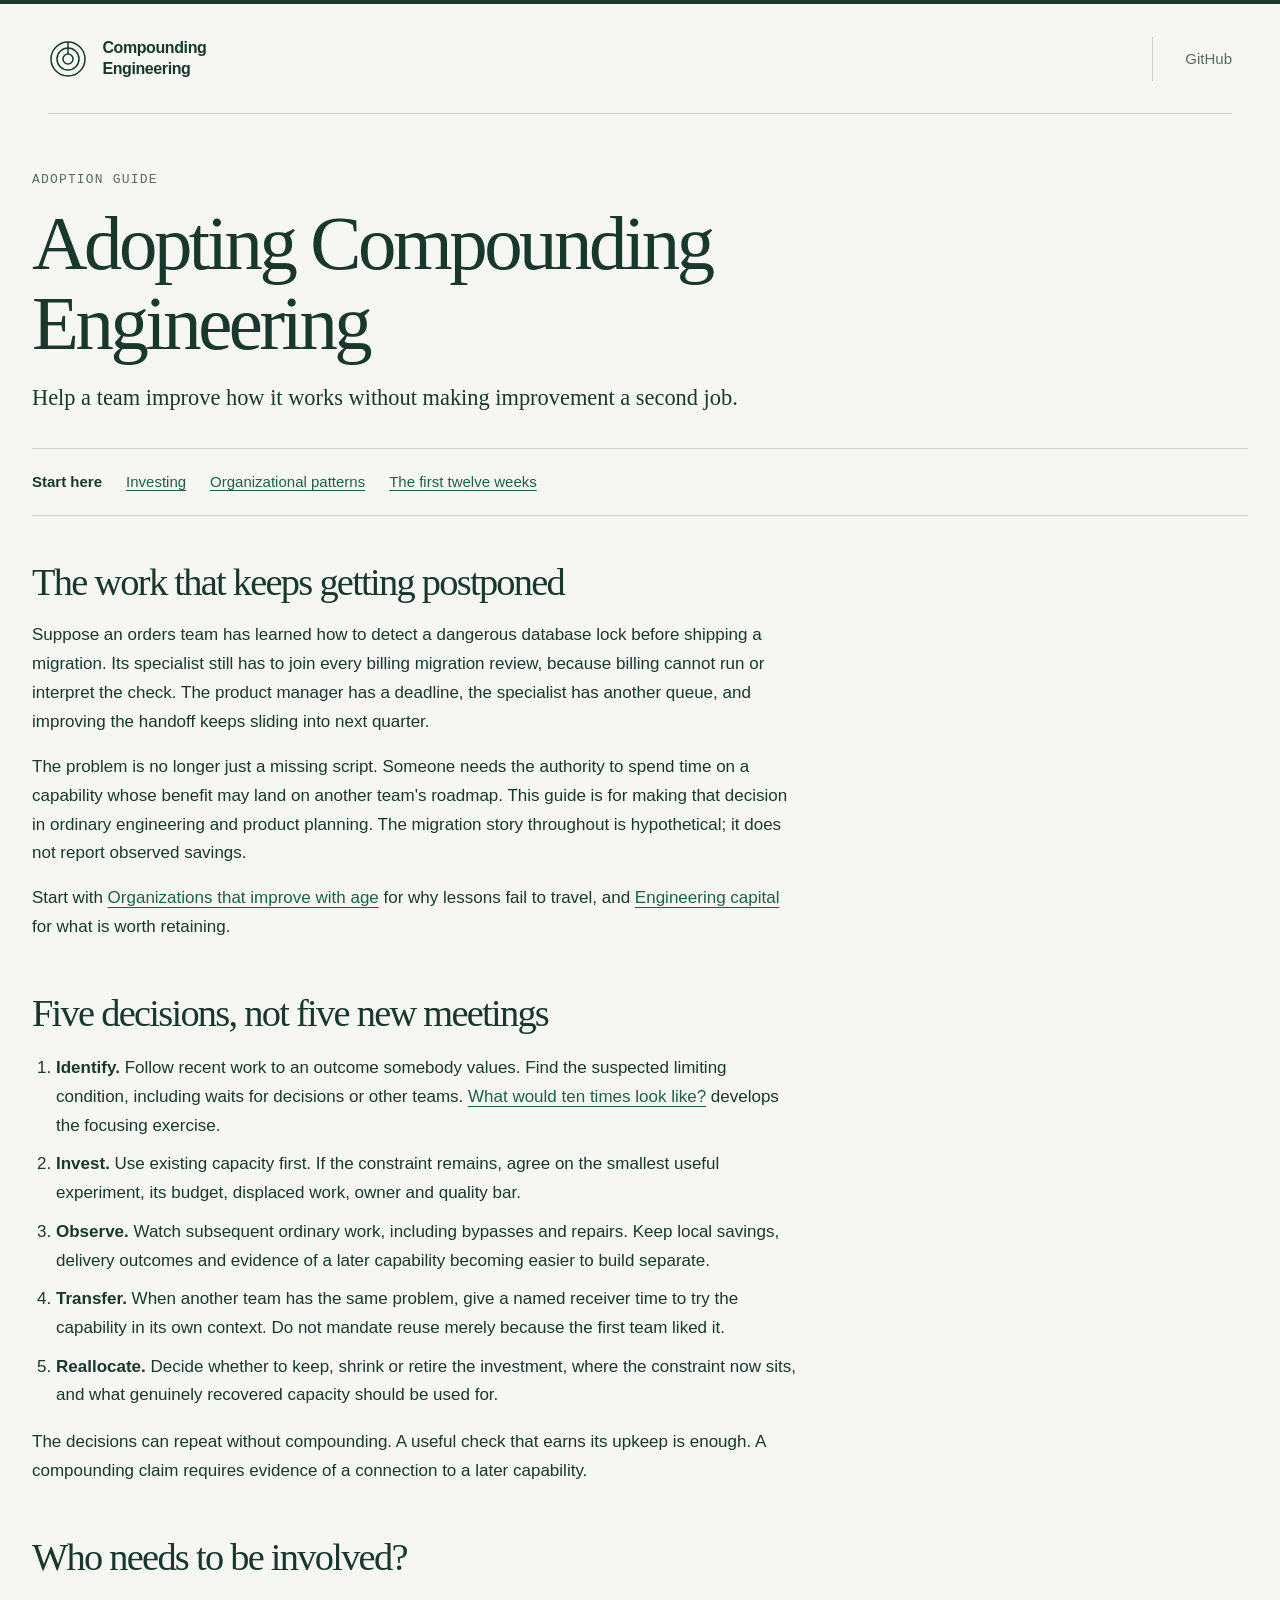
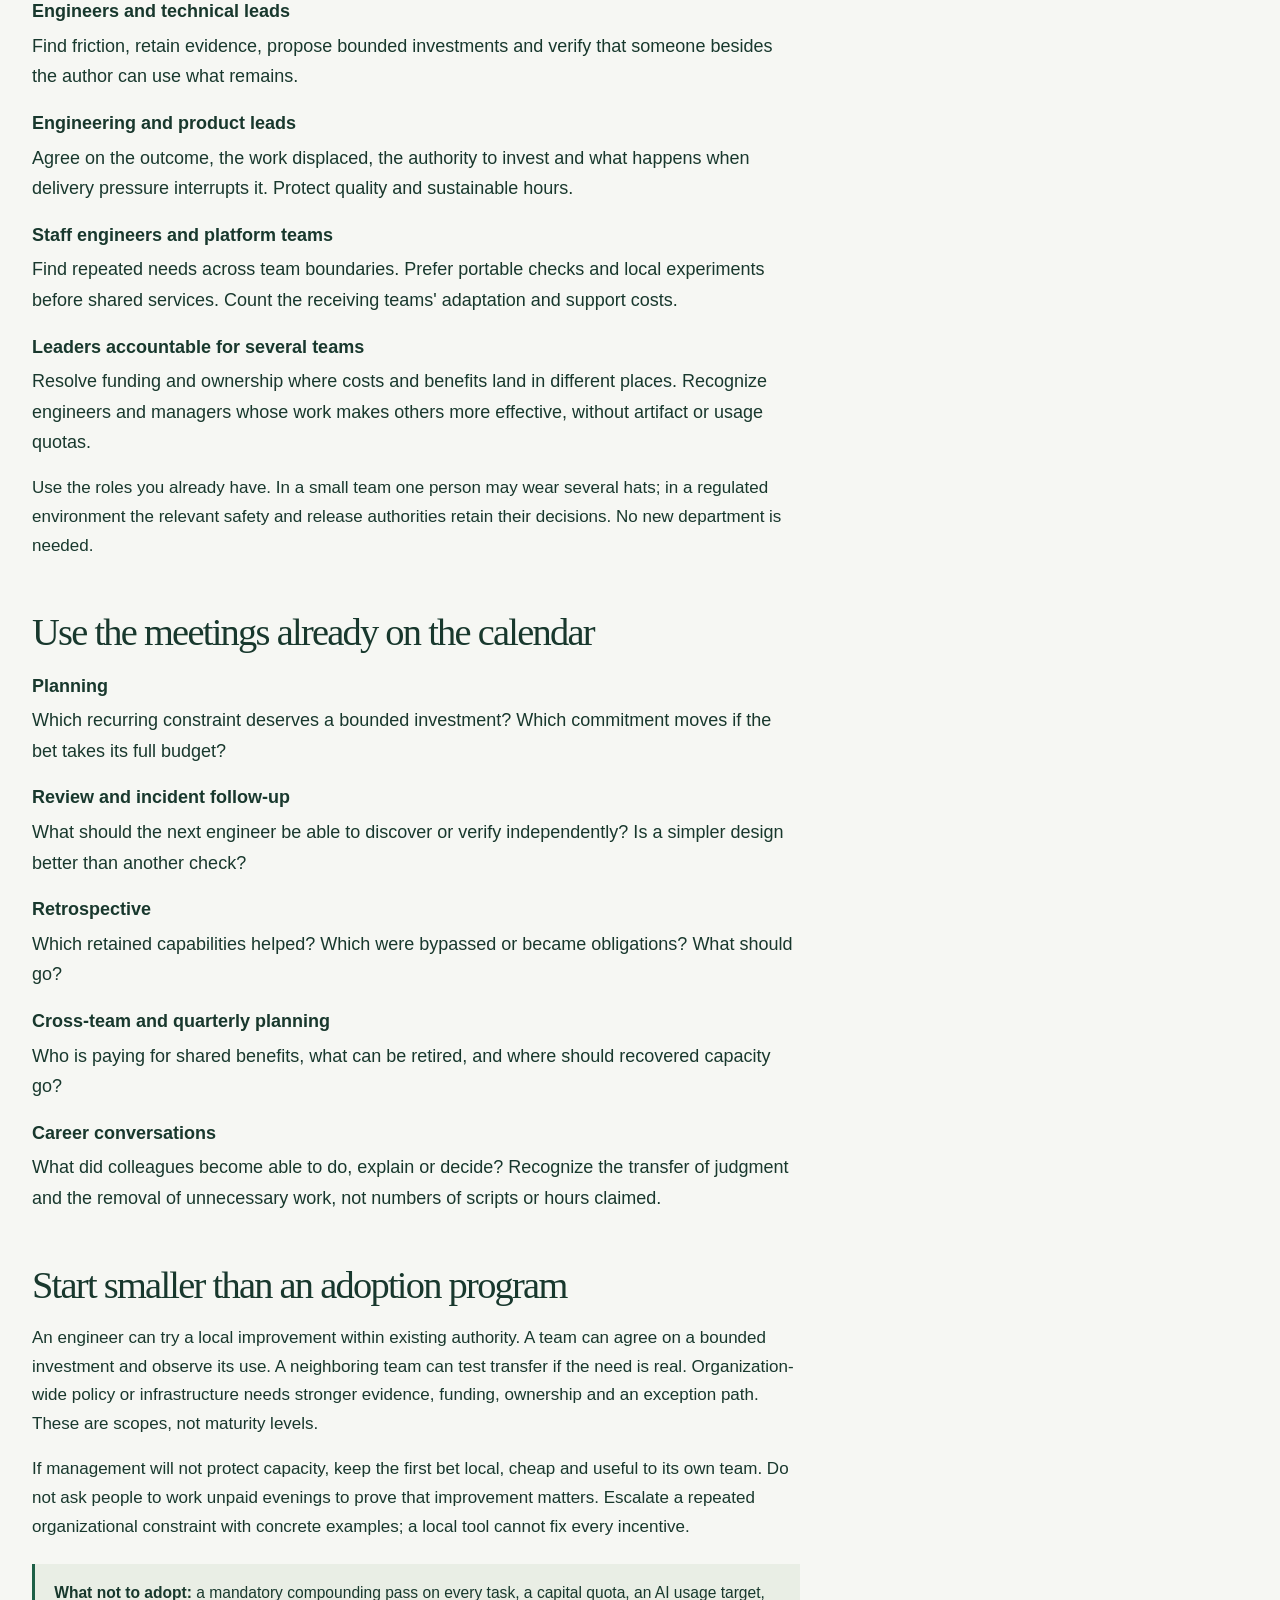
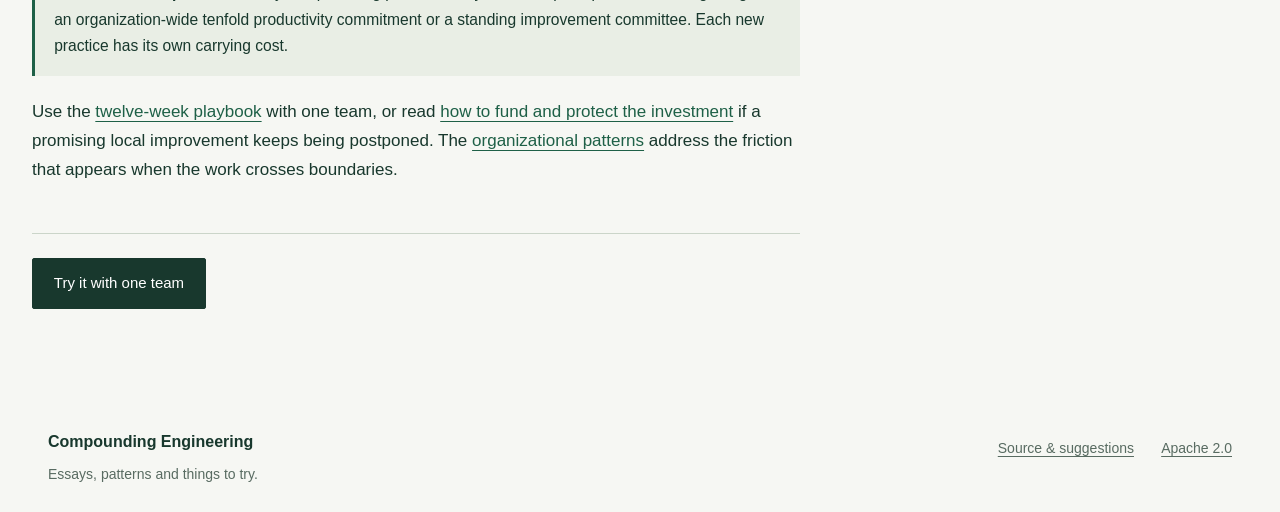
==== adoption/index.html @ 3f53e5e6 "Add adoption/index.html" ====
<!doctype html>
<html lang="en">
<head>
  <meta charset="utf-8">
  <meta name="viewport" content="width=device-width, initial-scale=1">
  <meta name="theme-color" content="#18382d">
  <title>Adopting Compounding Engineering — Compounding Engineering</title>
  <meta name="description" content="Help a team improve how it works without making improvement a second job.">
  <link rel="canonical" href="https://grove.github.io/compounding-engineering/adoption/">
  <link rel="icon" type="image/svg+xml" href="../assets/favicon.svg">
  <link rel="stylesheet" href="../assets/styles.css">
  <link rel="stylesheet" href="../assets/adoption.css">
</head>
<body>
  <a class="skip-link" href="#main">Skip to content</a>
  <header class="masthead">
    <div class="shell header-inner">
      <a class="brand" href="../" aria-label="Compounding Engineering home"><svg class="brand-mark" viewBox="0 0 40 40" width="40" height="40" aria-hidden="true"><circle cx="20" cy="20" r="17"/><circle cx="20" cy="20" r="11"/><circle cx="20" cy="20" r="5"/><path d="M20 3v12"/></svg><span>Compounding<br>Engineering</span></a>
      <a class="header-source" href="https://github.com/grove/compounding-engineering">GitHub</a>
    </div>
  </header>
  <main id="main" class="adoption-page" tabindex="-1">
    <header><p class="eyebrow">Adoption guide</p><h1>Adopting Compounding Engineering</h1><p class="intro">Help a team improve how it works without making improvement a second job.</p></header>
    <nav class="adoption-nav" aria-label="Adoption guide">
      <a href="index.html" aria-current="page">Start here</a>
      <a href="investing.html">Investing</a>
      <a href="patterns.html">Organizational patterns</a>
      <a href="first-twelve-weeks.html">The first twelve weeks</a>
    </nav>
    <article class="adoption-body">
      <section>
        <h2>The work that keeps getting postponed</h2>
        <p>Suppose an orders team has learned how to detect a dangerous database lock before shipping a migration. Its specialist still has to join every billing migration review, because billing cannot run or interpret the check. The product manager has a deadline, the specialist has another queue, and improving the handoff keeps sliding into next quarter.</p>
        <p>The problem is no longer just a missing script. Someone needs the authority to spend time on a capability whose benefit may land on another team's roadmap. This guide is for making that decision in ordinary engineering and product planning. The migration story throughout is hypothetical; it does not report observed savings.</p>
        <p>Start with <a href="https://grove.github.io/engineering-that-compounds/essays/organizations-that-improve-with-age.html">Organizations that improve with age</a> for why lessons fail to travel, and <a href="https://grove.github.io/engineering-that-compounds/essays/engineering-capital.html">Engineering capital</a> for what is worth retaining.</p>
      </section>
      <section>
        <h2>Five decisions, not five new meetings</h2>
        <ol>
          <li><strong>Identify.</strong> Follow recent work to an outcome somebody values. Find the suspected limiting condition, including waits for decisions or other teams. <a href="https://grove.github.io/engineering-that-compounds/essays/what-would-ten-times-look-like.html">What would ten times look like?</a> develops the focusing exercise.</li>
          <li><strong>Invest.</strong> Use existing capacity first. If the constraint remains, agree on the smallest useful experiment, its budget, displaced work, owner and quality bar.</li>
          <li><strong>Observe.</strong> Watch subsequent ordinary work, including bypasses and repairs. Keep local savings, delivery outcomes and evidence of a later capability becoming easier to build separate.</li>
          <li><strong>Transfer.</strong> When another team has the same problem, give a named receiver time to try the capability in its own context. Do not mandate reuse merely because the first team liked it.</li>
          <li><strong>Reallocate.</strong> Decide whether to keep, shrink or retire the investment, where the constraint now sits, and what genuinely recovered capacity should be used for.</li>
        </ol>
        <p>The decisions can repeat without compounding. A useful check that earns its upkeep is enough. A compounding claim requires evidence of a connection to a later capability.</p>
      </section>
      <section>
        <h2>Who needs to be involved?</h2>
        <dl>
          <dt>Engineers and technical leads</dt><dd>Find friction, retain evidence, propose bounded investments and verify that someone besides the author can use what remains.</dd>
          <dt>Engineering and product leads</dt><dd>Agree on the outcome, the work displaced, the authority to invest and what happens when delivery pressure interrupts it. Protect quality and sustainable hours.</dd>
          <dt>Staff engineers and platform teams</dt><dd>Find repeated needs across team boundaries. Prefer portable checks and local experiments before shared services. Count the receiving teams' adaptation and support costs.</dd>
          <dt>Leaders accountable for several teams</dt><dd>Resolve funding and ownership where costs and benefits land in different places. Recognize engineers and managers whose work makes others more effective, without artifact or usage quotas.</dd>
        </dl>
        <p>Use the roles you already have. In a small team one person may wear several hats; in a regulated environment the relevant safety and release authorities retain their decisions. No new department is needed.</p>
      </section>
      <section>
        <h2>Use the meetings already on the calendar</h2>
        <dl>
          <dt>Planning</dt><dd>Which recurring constraint deserves a bounded investment? Which commitment moves if the bet takes its full budget?</dd>
          <dt>Review and incident follow-up</dt><dd>What should the next engineer be able to discover or verify independently? Is a simpler design better than another check?</dd>
          <dt>Retrospective</dt><dd>Which retained capabilities helped? Which were bypassed or became obligations? What should go?</dd>
          <dt>Cross-team and quarterly planning</dt><dd>Who is paying for shared benefits, what can be retired, and where should recovered capacity go?</dd>
          <dt>Career conversations</dt><dd>What did colleagues become able to do, explain or decide? Recognize the transfer of judgment and the removal of unnecessary work, not numbers of scripts or hours claimed.</dd>
        </dl>
      </section>
      <section>
        <h2>Start smaller than an adoption program</h2>
        <p>An engineer can try a local improvement within existing authority. A team can agree on a bounded investment and observe its use. A neighboring team can test transfer if the need is real. Organization-wide policy or infrastructure needs stronger evidence, funding, ownership and an exception path. These are scopes, not maturity levels.</p>
        <p>If management will not protect capacity, keep the first bet local, cheap and useful to its own team. Do not ask people to work unpaid evenings to prove that improvement matters. Escalate a repeated organizational constraint with concrete examples; a local tool cannot fix every incentive.</p>
        <div class="note"><p><strong>What not to adopt:</strong> a mandatory compounding pass on every task, a capital quota, an AI usage target, an organization-wide tenfold productivity commitment or a standing improvement committee. Each new practice has its own carrying cost.</p></div>
        <p>Use the <a href="first-twelve-weeks.html">twelve-week playbook</a> with one team, or read <a href="investing.html">how to fund and protect the investment</a> if a promising local improvement keeps being postponed. The <a href="patterns.html">organizational patterns</a> address the friction that appears when the work crosses boundaries.</p>
      </section>
      <p class="next-page"><a class="button" href="first-twelve-weeks.html">Try it with one team</a></p>
    </article>
  </main>
  <footer class="site-footer"><div class="shell footer-inner"><div><a class="footer-brand" href="../">Compounding Engineering</a><p>Essays, patterns and things to try.</p></div><nav aria-label="About this project"><a href="https://github.com/grove/compounding-engineering">Source &amp; suggestions</a><a href="https://github.com/grove/compounding-engineering/blob/main/LICENSE">Apache 2.0</a></nav></div></footer>
</body>
</html>
---- assets/styles.css ----
/* A reading room with a small workbench. No external fonts or UI dependencies. */
:root {
  color-scheme: light;
  --paper: #f6f7f3;
  --white: #fffefa;
  --ink: #18382d;
  --green: #1e6047;
  --muted: #586b61;
  --line: #cbd5c9;
  --wash: #e9eee5;
  --serif: "Iowan Old Style", "Palatino Linotype", Palatino, Georgia, serif;
  --sans: -apple-system, BlinkMacSystemFont, "Segoe UI", sans-serif;
  --mono: ui-monospace, "SFMono-Regular", Menlo, Consolas, monospace;
}
* { box-sizing: border-box; }
html { scroll-behavior: smooth; scroll-padding-top: 2rem; background: var(--paper); }
body { margin: 0; color: var(--ink); font: 1.125rem/1.7 var(--sans); -webkit-font-smoothing: antialiased; overflow-wrap: break-word; }
main { overflow: clip; }
a { color: inherit; text-decoration-thickness: 1px; text-underline-offset: .22em; }
a:hover { color: var(--green); text-decoration-thickness: 2px; }
button, input { font: inherit; }
button { cursor: pointer; }
button:disabled { cursor: default; opacity: .55; }
button, a, summary { -webkit-tap-highlight-color: transparent; }
:focus-visible { outline: 3px solid #a66328; outline-offset: 5px; }
::selection { color: var(--ink); background: #d3e2bf; }
[hidden] { display: none !important; }
h1, h2, h3, h4, p, figure { margin: 0; }
h1, h2, h3 { font-family: var(--serif); font-weight: 400; }
h1, h2 { letter-spacing: -.045em; text-wrap: balance; }
em { font-weight: 400; }
p + p { margin-top: 1rem; }
svg { display: block; max-width: 100%; }
code { font: .85em/1.5 var(--mono); }
.shell { width: min(1240px, calc(100% - 6rem)); margin-inline: auto; }
.eyebrow { font: 500 .8125rem/1.6 var(--mono); letter-spacing: .09em; text-transform: uppercase; color: var(--muted); }
.sr-only { position: absolute; width: 1px; height: 1px; padding: 0; margin: -1px; overflow: hidden; clip-path: inset(50%); white-space: nowrap; border: 0; }
.skip-link { position: absolute; z-index: 100; top: -6rem; left: 1rem; padding: .7rem 1rem; background: var(--ink); color: white; font-size: 1rem; }
.skip-link:focus { top: 1rem; color: white; }

/* The first screen */
.masthead { border-top: 4px solid var(--ink); }
.header-inner { min-height: 110px; display: flex; align-items: center; gap: 2rem; border-bottom: 1px solid var(--line); }
.brand { display: flex; align-items: center; gap: .9rem; margin-right: auto; font: 600 1rem/1.3 var(--sans); letter-spacing: -.025em; text-decoration: none; }
.brand-mark { flex: 0 0 40px; fill: none; stroke: currentColor; stroke-width: 1.5; }
.main-nav { display: flex; gap: 2rem; }
.main-nav a, .header-source { display: inline-flex; align-items: center; min-height: 44px; color: var(--muted); font-size: .9375rem; text-decoration: none; }
.main-nav a:hover, .header-source:hover { color: var(--green); text-decoration: underline; }
.header-source { padding-left: 2rem; border-left: 1px solid var(--line); }
.hero { display: grid; grid-template-columns: 1.03fr 1fr; align-items: center; gap: 2.75rem; padding-block: 4.4rem 4.5rem; }
.hero-copy { position: relative; z-index: 1; }
.hero .eyebrow { margin-bottom: 1.7rem; }
h1 { font-size: clamp(4.5rem, 7.5vw, 7rem); line-height: .99; }
h1 em { color: var(--green); }
.hero-lede { max-width: 27em; margin-top: 1.7rem; font: 1.4rem/1.5 var(--serif); letter-spacing: -.012em; }
.hero-intro { max-width: 32em; color: var(--muted); font-size: 1rem; line-height: 1.75; margin-top: 1rem; }
.hero-actions { display: flex; align-items: center; flex-wrap: wrap; gap: 1.5rem; margin-top: 2rem; }
.button { display: inline-flex; justify-content: center; align-items: center; padding: .83rem 1.3rem; min-height: 48px; background: var(--ink); border: 1px solid var(--ink); color: white; font: 500 .9375rem/1.5 var(--sans); text-decoration: none; border-radius: 2px; transition: background-color .16s; }
.button:hover { background: var(--green); color: white; border-color: var(--green); }
.text-link { display: inline-flex; align-items: center; min-height: 44px; color: var(--green); font: 500 .9375rem/1.5 var(--sans); }
.growth-figure { margin-top: 2rem; width: 100%; }
.growth-rings { width: 100%; height: auto; }
.diagram-labels { font: 14px var(--mono); }
.diagram-core { font: 14px var(--sans); }
.ring-key { display: none; }
.growth-figure figcaption { color: var(--muted); font: .8125rem/1.6 var(--mono); text-align: center; margin-top: .75rem; }
.collection-strip { border-top: 1px solid var(--line); border-bottom: 1px solid var(--line); background: var(--wash); }
.strip-inner { display: flex; align-items: center; justify-content: space-between; gap: 2rem; padding-block: 1.35rem; }
.strip-label { font: .75rem/1.5 var(--mono); text-transform: uppercase; letter-spacing: .09em; color: var(--muted); white-space: nowrap; }
.strip-inner a { font: 500 .875rem/1.5 var(--sans); text-decoration: none; }
.strip-inner a:hover { text-decoration: underline; }

/* The argument */
.section { padding-block: 6rem; }
.section-heading { margin-bottom: 2.6rem; }
.section-heading .eyebrow { margin-bottom: 1rem; }
h2 { font-size: clamp(2.6rem, 4.2vw, 4rem); line-height: 1.12; }
h2 em { color: var(--green); }
.idea-intro { display: grid; grid-template-columns: 1fr 1.15fr; gap: 6rem; margin-bottom: 2.8rem; }
.idea-intro > p { max-width: 25em; font: 1.5rem/1.5 var(--serif); }
.idea-intro > div { color: var(--muted); font-size: 1.0625rem; }
.idea-intro a { color: var(--green); }
.returns-grid { display: grid; grid-template-columns: repeat(3, minmax(0, 1fr)); border-top: 1px solid var(--line); border-bottom: 1px solid var(--line); }
.return-item { padding: 1.5rem 2.4rem 2.25rem 0; }
.return-item + .return-item { padding-left: 2.4rem; border-left: 1px solid var(--line); }
.return-item:last-child { padding-right: 0; }
.return-item svg { height: 100px; width: 170px; fill: none; stroke: var(--green); stroke-width: 1.5; margin-bottom: 1rem; }
.return-item .soft-line { stroke: var(--line); }
.return-item .eyebrow { font-size: .75rem; margin-bottom: .6rem; }
.return-item h3 { font-size: 1.65rem; line-height: 1.3; margin-bottom: .8rem; letter-spacing: -.025em; }
.return-item p:last-child { color: var(--muted); font-size: 1rem; }
.margin-note { display: flex; align-items: start; gap: 1rem; max-width: 57rem; margin: 1.9rem 0 0 auto; }
.note-mark { font: italic 2.5rem/1 var(--serif); color: var(--green); }
.margin-note p { font: .9375rem/1.7 var(--sans); color: var(--muted); }

/* The workbench */
.practice-section { padding-block: 5.5rem; background: var(--wash); border-block: 1px solid var(--line); }
.practice-heading { display: grid; grid-template-columns: 1fr 1fr; gap: 6rem; align-items: end; }
.practice-heading > p { max-width: 27em; font: 1.25rem/1.6 var(--serif); padding-bottom: .3rem; }
.lab-layout { display: grid; grid-template-columns: .9fr 1.1fr; align-items: start; gap: 5rem; margin-top: 3.5rem; }
.lab-story h3 { font-size: 1.8rem; line-height: 1.3; letter-spacing: -.02em; margin-bottom: 1rem; }
.lab-story > p { font-size: 1.0625rem; color: var(--muted); }
.lab-story .text-link { margin-top: 1.1rem; }
.lab-story p.lab-footnote { margin-top: 2.2rem; padding-top: 1rem; border-top: 1px solid var(--line); font: .875rem/1.7 var(--sans); }
.payment-lab { padding: 1.7rem 1.8rem; border: 1px solid #b8c7b5; background: var(--white); box-shadow: 0 5px 0 -1px #d7e0d2; border-radius: 3px; }
.lab-topline { display: flex; align-items: center; justify-content: space-between; gap: 1rem; padding-bottom: 1.1rem; border-bottom: 1px solid var(--line); }
.lab-topline h3 { font: 600 1rem/1.4 var(--sans); }
.lab-tag { color: var(--green); font: .75rem/1.4 var(--mono); background: var(--wash); padding: .3rem .5rem; border-radius: 2px; }
.lab-invoice { display: flex; justify-content: space-between; gap: 1rem; margin-top: 1rem; font: .875rem/1.6 var(--sans); color: var(--muted); }
.lab-invoice code { margin-right: auto; }
.lab-invoice strong { margin-left: .5rem; color: var(--ink); font: 600 .9375rem var(--mono); }
.handler-choice { display: flex; flex-wrap: wrap; gap: .5rem 1.1rem; border: 0; padding: 0; margin: 1.4rem 0 1rem; }
.handler-choice legend { padding: 0; color: var(--muted); font: .8125rem/1.5 var(--sans); margin-bottom: .4rem; }
.handler-choice label { display: inline-flex; align-items: center; gap: .45rem; min-height: 44px; font: .875rem/1.5 var(--sans); cursor: pointer; }
.handler-choice input { width: 17px; height: 17px; accent-color: var(--green); margin: 0; flex-shrink: 0; }
.table-scroll { overflow-x: auto; }
.payment-table { border-collapse: collapse; width: 100%; text-align: left; }
.payment-table th { padding: .55rem .5rem; font: 500 .75rem/1.5 var(--sans); color: var(--muted); border-bottom: 1px solid var(--line); background: var(--paper); }
.payment-table td { height: 45px; padding: .65rem .5rem; font: .8125rem/1.5 var(--mono); border-bottom: 1px solid #e2e7dc; }
.payment-table td:last-child { text-align: right; }
.payment-table td[colspan] { height: 90px; text-align: center; color: var(--muted); font-family: var(--sans); }
.payment-table tr[data-applied="false"] td { color: var(--muted); }
.payment-summary { display: flex; justify-content: space-between; gap: 2rem; padding-top: 1rem; }
.payment-summary p { margin: 0; font: .8125rem/1.5 var(--sans); color: var(--muted); }
.payment-summary p:last-child { text-align: right; }
.payment-summary strong { display: block; margin-top: .25rem; font: 500 1.6rem/1.4 var(--mono); color: var(--ink); }
.payment-result { min-height: 3.7rem; margin-top: 1rem; padding: .65rem .8rem; background: var(--paper); color: var(--muted); font: .875rem/1.5 var(--sans); border-left: 2px solid var(--line); }
.payment-result[data-state="buggy"] { background: #f9ece4; color: #7e391e; border-color: #ad5c33; }
.payment-result[data-state="fixed"] { background: #eaf1e5; color: #23523c; border-color: var(--green); }
.lab-actions { display: flex; gap: 1.2rem; margin-top: 1.2rem; }
.lab-actions .button { padding: .65rem 1rem; min-height: 44px; font-size: .875rem; }
.reset-button { border: 0; background: transparent; color: var(--muted); font: .875rem var(--sans); text-decoration: underline; text-underline-offset: .2em; min-height: 44px; padding-inline: .5rem; }
.reset-button:hover { color: var(--ink); }
.no-script { margin-top: 1rem; font-size: .875rem; }
.next-investments { display: grid; grid-template-columns: repeat(3, minmax(0, 1fr)); gap: 2.75rem; margin-top: 4rem; padding-top: 3rem; border-top: 1px solid #b8c7b5; }
.next-investments header { grid-column: 1 / -1; display: grid; grid-template-columns: 1fr 1fr; gap: .75rem 6rem; }
.next-investments header .eyebrow { grid-column: 1; }
.next-investments header h3 { grid-column: 1; font-size: 2.25rem; line-height: 1.2; letter-spacing: -.025em; }
.next-investments header > p:last-child { grid-column: 2; grid-row: 1 / 3; font-size: 1rem; color: var(--muted); align-self: end; }
.step-label { display: inline-block; font: .75rem/1.5 var(--mono); color: var(--green); margin-bottom: 1rem; padding-left: .7rem; border-left: 2px solid var(--green); text-transform: uppercase; letter-spacing: .06em; }
.investment-step h4 { margin-bottom: .7rem; font: 500 1.3rem/1.4 var(--serif); }
.investment-step p { font-size: .975rem; line-height: 1.7; color: var(--muted); }
.investment-step a { display: inline-flex; align-items: center; min-height: 44px; margin-top: .7rem; font: 500 .875rem/1.5 var(--sans); color: var(--green); }
.scope-note { margin-top: 2rem; padding-top: 1.2rem; border-top: 1px solid var(--line); font: .875rem/1.7 var(--sans); color: var(--muted); }
.scope-note summary { cursor: pointer; width: fit-content; padding-block: .4rem; }
.scope-note p { max-width: 65rem; padding-top: .7rem; }

/* Principles stay useful without JavaScript. */
.principles-section { display: grid; grid-template-columns: .9fr 1.1fr; gap: 5rem; }
.principles-intro .eyebrow { margin-bottom: 1rem; }
.principles-intro > p:last-child { max-width: 23em; color: var(--muted); font-size: 1rem; margin-top: 1.5rem; }
.principles { border-top: 1px solid var(--line); }
.principles details { border-bottom: 1px solid var(--line); }
.principles summary { list-style: none; position: relative; padding: 1.25rem 2rem 1.25rem 0; cursor: pointer; font: 1.65rem/1.3 var(--serif); letter-spacing: -.02em; }
.principles summary::-webkit-details-marker { display: none; }
.principles summary::after { content: "+"; position: absolute; right: .3rem; top: 1.3rem; font: 1.5rem/1.2 var(--sans); font-weight: 300; color: var(--muted); }
.principles details[open] > summary::after { content: "−"; }
.principles details > div { padding: 0 2.5rem 1.4rem 0; color: var(--muted); font-size: 1rem; }
.principles details a { display: inline-flex; align-items: center; min-height: 44px; margin-top: .7rem; color: var(--green); font-size: .875rem; }

/* Three books on the same shelf. */
.reading-section { padding-block: 5.5rem; background: #eef1ec; border-block: 1px solid var(--line); }
.reading-heading { display: grid; grid-template-columns: 1.3fr 1fr; gap: 5rem; align-items: end; margin-bottom: 3rem; }
.reading-heading > p { max-width: 28em; color: var(--muted); font-size: 1.0625rem; padding-bottom: .25rem; }
.collection-entry { display: grid; grid-template-columns: 112px 1.65fr .8fr; gap: 3rem; padding-block: 2.8rem; border-top: 1px solid var(--line); align-items: center; }
.collection-entry:last-child { padding-bottom: .5rem; }
.collection-symbol { align-self: start; margin-top: .3rem; }
.collection-symbol svg { fill: none; stroke: currentColor; stroke-width: 1.4; width: 100px; height: 115px; }
.software-entry { --collection-accent: #944b62; }
.engineering-entry { --collection-accent: #4d6944; }
.patterns-entry { --collection-accent: #23647f; }
.collection-symbol { color: var(--collection-accent); }
.collection-copy .eyebrow { color: var(--collection-accent); font-size: .75rem; margin-bottom: .6rem; }
.collection-copy h3 { font-size: 2.15rem; line-height: 1.2; letter-spacing: -.03em; }
.collection-copy h3 a { text-decoration: none; }
.collection-copy h3 a:hover { color: var(--collection-accent); text-decoration: underline; }
.collection-copy > p:not(.eyebrow) { color: var(--muted); font-size: 1rem; line-height: 1.75; margin-top: 1rem; max-width: 41em; }
.start-reading { display: inline-flex; align-items: center; min-height: 44px; margin-top: .8rem; font: 500 .875rem/1.5 var(--sans); color: var(--collection-accent); }
.collection-aside { border-left: 1px solid var(--line); padding-left: 2rem; }
.collection-aside > span { color: var(--muted); font: .75rem/1.5 var(--mono); }
.collection-aside p { margin-top: .6rem; font: italic 1.35rem/1.5 var(--serif); }
.shortcuts-section { display: grid; grid-template-columns: .85fr 1.15fr; gap: 5rem; }
.shortcuts-section h2 { margin-top: 1rem; }
.problem-links { list-style: none; padding: 0; margin: 0; border-top: 1px solid var(--line); }
.problem-links li { border-bottom: 1px solid var(--line); }
.problem-links a { display: flex; flex-direction: column; gap: .5rem; padding: 1.25rem .6rem 1.3rem 0; text-decoration: none; }
.problem-links a:hover { background: var(--wash); }
.problem-links a > span:first-child { font: 1.35rem/1.4 var(--serif); }
.pattern-name { color: var(--green); font: .875rem/1.5 var(--sans); text-decoration: underline; text-underline-offset: .2em; }

/* State the evidence beside the claim, without hiding it in a disclosure. */
.evidence-section { background: var(--wash); border-top: 1px solid var(--line); }
.evidence-grid { display: grid; grid-template-columns: repeat(2, minmax(0, 1fr)); gap: 3rem; }
.evidence-entry { padding-top: 1.5rem; border-top: 1px solid #b8c7b5; }
.evidence-entry .eyebrow { font-size: .75rem; margin-bottom: .7rem; }
.evidence-entry h3 { font-size: 1.85rem; line-height: 1.3; margin-bottom: 1rem; }
.evidence-entry h3 a { text-decoration-thickness: 1px; }
.evidence-entry > p:not(.eyebrow) { color: var(--muted); font-size: 1rem; }
.evidence-entry .evidence-limit { border-left: 2px solid var(--line); padding-left: 1rem; margin-top: 1.2rem; }
.evidence-limit strong { color: var(--ink); font-weight: 600; }
.evidence-followup { max-width: 58em; margin-top: 2.5rem; color: var(--muted); font-size: .9375rem; }
.evidence-followup a { color: var(--green); }

/* Closing page */
.closing-section { padding-block: 4.5rem; background: var(--ink); color: var(--paper); }
.closing-inner { display: grid; grid-template-columns: 1.2fr 1fr; gap: 5rem; align-items: center; }
.closing-section .eyebrow { color: #b4c7b6; margin-bottom: 1rem; }
.closing-section h2 { font-size: clamp(2.5rem, 3.7vw, 3.7rem); }
.closing-section h2 em { color: #d2e1c4; }
.closing-copy p { color: #d4ded3; font-size: 1rem; }
.button-light { background: #e7eedf; border-color: #e7eedf; color: var(--ink); margin-top: 1.6rem; }
.button-light:hover { background: white; border-color: white; color: var(--ink); }
.site-footer { padding-block: 2.3rem 1.7rem; font-family: var(--sans); }
.footer-inner { display: flex; align-items: start; justify-content: space-between; gap: 2rem; }
.footer-brand { font: 600 1rem/1.5 var(--sans); text-decoration: none; }
.footer-inner p { font: .875rem/1.6 var(--sans); color: var(--muted); margin-top: .4rem; }
.footer-inner nav { display: flex; gap: 1.7rem; }
.footer-inner nav a { display: inline-flex; min-height: 44px; align-items: center; font: .875rem var(--sans); color: var(--muted); }
.footer-note { color: var(--muted); font: .75rem/1.7 var(--sans); margin-top: 1.6rem; padding-top: 1.2rem; border-top: 1px solid var(--line); }

@media (min-width: 1550px) {
  .hero { padding-block: 5.2rem; }
}
@media (max-width: 1120px) {
  .shell { width: calc(100% - 4rem); }
  .hero { gap: 1.5rem; }
  h1 { font-size: clamp(4rem, 8.6vw, 6rem); }
  .hero .eyebrow { max-width: 28em; }
  .hero-actions { gap: 1rem; }
  .strip-inner { gap: 1.5rem; }
  .strip-label { display: none; }
  .idea-intro, .practice-heading, .lab-layout, .principles-section, .reading-heading, .shortcuts-section, .closing-inner { gap: 3rem; }
  .collection-entry { grid-template-columns: 85px 1.6fr .8fr; gap: 2rem; }
  .collection-symbol svg { width: 80px; }
  .collection-copy h3 { font-size: 1.9rem; }
  .next-investments { gap: 2rem; }
  .next-investments header { gap: .75rem 3rem; }
}
@media (max-width: 850px) {
  .header-inner { gap: 1.5rem; min-height: 96px; }
  .main-nav { gap: 1.3rem; }
  .header-source { display: none; }
  .hero { padding-block: 3.3rem; }
  h1 { font-size: clamp(4rem, 9.4vw, 5.3rem); }
  .hero-lede { font-size: 1.25rem; }
  .hero-actions { flex-direction: column; align-items: start; gap: .6rem; }
  .growth-figure { margin-right: -2rem; width: calc(100% + 1rem); }
  .growth-figure figcaption { max-width: 23em; margin-inline: auto; }
  .strip-inner a { font-size: .8125rem; }
  .section { padding-block: 4.5rem; }
  .idea-intro { gap: 2.5rem; }
  .return-item { padding-right: 1.4rem; }
  .return-item + .return-item { padding-left: 1.4rem; }
  .return-item h3 { font-size: 1.45rem; }
  .return-item svg { width: 145px; }
  .practice-section, .reading-section { padding-block: 4.5rem; }
  .lab-layout { grid-template-columns: 1fr; gap: 2rem; }
  .lab-story { display: grid; grid-template-columns: 1fr 1fr; gap: .5rem 2rem; }
  .lab-story h3 { grid-column: 1 / -1; }
  .lab-story p { margin: 0; }
  .lab-story .text-link { grid-column: 1; }
  .lab-story p.lab-footnote { grid-column: 2; border: 0; padding: 0; margin-top: 1rem; }
  .payment-lab { max-width: 39rem; width: 100%; margin-inline: auto; }
  .next-investments { gap: 1.5rem; }
  .principles-section { grid-template-columns: .85fr 1.15fr; gap: 2.5rem; }
  .principles summary { font-size: 1.5rem; }
  .collection-entry { grid-template-columns: 80px 1fr; gap: 1.8rem; }
  .collection-aside { display: none; }
  .reading-heading { grid-template-columns: 1fr 1fr; }
  .shortcuts-section { grid-template-columns: .8fr 1.2fr; gap: 2.5rem; }
  .closing-inner { grid-template-columns: 1fr 1fr; gap: 2.5rem; }
  .footer-inner nav { gap: 1rem; }
}
@media (max-width: 640px) {
  .shell { width: calc(100% - 2.5rem); }
  .header-inner { flex-wrap: wrap; align-items: center; gap: .6rem; padding-block: 1rem .6rem; }
  .brand { font-size: .9375rem; gap: .65rem; }
  .brand-mark { width: 34px; height: 34px; flex-basis: 34px; }
  .main-nav { width: 100%; justify-content: space-between; flex-wrap: wrap; gap: 0 .7rem; padding-top: .3rem; }
  .main-nav a { font-size: .875rem; min-height: 40px; }
  .hero { grid-template-columns: 1fr; gap: 1.3rem; padding-block: 2.8rem 2rem; }
  .hero .eyebrow { margin-bottom: 1.5rem; font-size: .75rem; max-width: 26em; }
  h1 { font-size: clamp(4rem, 15vw, 5.5rem); }
  .hero-lede { font-size: 1.35rem; margin-top: 1.6rem; max-width: 26em; }
  .hero-intro { font-size: 1rem; }
  .hero-actions { flex-direction: row; align-items: center; gap: .6rem 1.2rem; margin-top: 1.5rem; }
  .hero-actions .button { padding-inline: 1rem; }
  .growth-figure { width: min(100%, 430px); margin: 1rem auto 0; }
  .growth-figure figcaption { font-size: .75rem; max-width: none; }
  .diagram-labels, .ring-leaders { display: none; }
  .diagram-core { font-size: 21px; }
  .ring-key { display: flex; flex-wrap: wrap; justify-content: center; gap: .35rem 1rem; color: var(--green); font: .875rem/1.6 var(--sans); }
  .strip-inner { flex-direction: column; align-items: start; gap: 0; padding-block: .8rem; }
  .strip-label { display: block; padding-block: .4rem; font-size: .6875rem; }
  .strip-inner a { display: flex; align-items: center; min-height: 44px; font-size: .875rem; }
  .section { padding-block: 3.5rem; }
  .section-heading { margin-bottom: 1.8rem; }
  h2 { font-size: clamp(2.35rem, 9vw, 3.1rem); }
  .idea-intro { grid-template-columns: 1fr; gap: 1.3rem; margin-bottom: 2rem; }
  .idea-intro > p { font-size: 1.35rem; }
  .idea-intro > div { font-size: 1rem; }
  .returns-grid { grid-template-columns: 1fr; }
  .return-item, .return-item + .return-item { position: relative; padding: 1.6rem 0 1.7rem 100px; border-left: 0; min-height: 168px; }
  .return-item + .return-item { border-top: 1px solid var(--line); }
  .return-item svg { position: absolute; top: 2rem; left: -8px; width: 100px; height: 65px; }
  .return-item .eyebrow { margin-bottom: .4rem; }
  .return-item h3 { font-size: 1.5rem; margin-bottom: .65rem; }
  .return-item p:last-child { font-size: .9375rem; }
  .margin-note { margin-top: 1.5rem; gap: .6rem; }
  .margin-note p { font-size: .875rem; }
  .practice-section, .reading-section { padding-block: 3.5rem; }
  .practice-heading, .reading-heading { grid-template-columns: 1fr; gap: 1.5rem; }
  .practice-heading > p { font-size: 1.2rem; }
  .lab-layout { margin-top: 2rem; }
  .lab-story { display: block; }
  .lab-story h3 { font-size: 1.65rem; }
  .lab-story p + p { margin-top: 1rem; }
  .lab-story > p { font-size: 1rem; }
  .lab-story p.lab-footnote { margin-top: 1.3rem; }
  .payment-lab { padding: 1.25rem 1rem; }
  .lab-topline h3 { font-size: .9375rem; }
  .lab-invoice { gap: .5rem; flex-wrap: wrap; font-size: .8125rem; }
  .handler-choice { column-gap: .85rem; }
  .handler-choice label { font-size: .8125rem; }
  .payment-table td { font-size: .75rem; padding-inline: .3rem; }
  .payment-table th { padding-inline: .3rem; }
  .payment-summary { gap: 1rem; }
  .next-investments { grid-template-columns: 1fr; gap: 2rem; margin-top: 2.8rem; padding-top: 2rem; }
  .next-investments header { display: block; }
  .next-investments header h3 { font-size: 2rem; margin-top: .7rem; }
  .next-investments header > p:last-child { margin-top: 1rem; }
  .investment-step { border-left: 1px solid #b7c7b2; padding-left: 1.2rem; }
  .step-label { padding: 0; border: 0; margin-bottom: .6rem; }
  .investment-step h4 { font-size: 1.35rem; }
  .investment-step p { font-size: 1rem; }
  .scope-note { margin-top: 1.5rem; }
  .principles-section { grid-template-columns: 1fr; gap: 2rem; }
  .principles-intro > p:last-child { max-width: 30em; margin-top: 1rem; }
  .principles details > div { padding-right: 1rem; }
  .principles summary { font-size: 1.55rem; }
  .reading-heading { margin-bottom: 2rem; }
  .reading-heading > p { font-size: 1rem; }
  .collection-entry { grid-template-columns: 55px minmax(0, 1fr); gap: 1.2rem; padding-block: 2.2rem; }
  .collection-symbol svg { width: 55px; height: 75px; }
  .collection-copy .eyebrow { font-size: .6875rem; }
  .collection-copy h3 { font-size: 1.85rem; }
  .collection-copy > p:not(.eyebrow) { font-size: .975rem; }
  .shortcuts-section { grid-template-columns: 1fr; gap: 2rem; }
  .problem-links a > span:first-child { font-size: 1.35rem; }
  .evidence-grid { grid-template-columns: 1fr; gap: 2rem; }
  .evidence-entry h3 { font-size: 1.65rem; }
  .evidence-followup { margin-top: 2rem; }
  .closing-section { padding-block: 3rem; }
  .closing-inner { grid-template-columns: 1fr; gap: 1.7rem; }
  .closing-section h2 { font-size: 2.6rem; }
  .closing-copy p { font-size: 1rem; }
  .footer-inner { flex-direction: column; gap: .8rem; }
  .footer-inner nav { gap: 1.5rem; }
  .footer-note { margin-top: 1rem; }
}
@media (max-width: 370px) {
  .shell { width: calc(100% - 2rem); }
  h1 { font-size: 3.75rem; }
  .hero-actions { flex-direction: column; align-items: start; gap: .4rem; }
  .return-item, .return-item + .return-item { padding-left: 0; padding-top: 1.6rem; }
  .return-item svg { display: none; }
  .collection-entry { grid-template-columns: 1fr; gap: .7rem; }
  .collection-symbol { display: none; }
  .handler-choice { flex-direction: column; gap: 0; }
}
@media (prefers-reduced-motion: reduce) {
  html { scroll-behavior: auto; }
  *, *::before, *::after { transition: none !important; animation: none !important; }
}
@media print {
  :root { --paper: white; --ink: #111; --muted: #333; --green: #224b36; --wash: white; --line: #ccc; }
  body { font-size: 11pt; }
  .shell { width: 100%; }
  .masthead, .hero-actions, .collection-strip, .lab-actions, .handler-choice, .footer-inner nav { display: none; }
  .hero { padding: 1rem 0; }
  h1 { font-size: 48pt; }
  h2 { font-size: 26pt; }
  .section, .practice-section, .reading-section { padding-block: 2rem; }
  .closing-section { background: white; color: #111; border-block: 1px solid #ccc; }
  .closing-section h2 em, .closing-copy p, .closing-section .eyebrow { color: #222; }
  .closing-section .button { display: none; }
  .payment-lab, .collection-entry, .return-item { break-inside: avoid; }
  .growth-figure { max-width: 300px; }
  .payment-lab { box-shadow: none; }
}
---- assets/adoption.css ----
/* The adoption guide uses the same reading-room palette as the home page. */
.adoption-page { width: min(76rem, calc(100% - 4rem)); margin-inline: auto; padding-block: 3.5rem 5rem; }
.adoption-page > header { max-width: 56rem; margin-bottom: 2rem; }
.adoption-page h1 { font-size: clamp(2.8rem, 6vw, 5rem); line-height: 1.05; margin-block: .8rem 1rem; }
.adoption-page .intro { font: 1.4rem/1.55 var(--serif); max-width: 40em; }
.adoption-nav { display: flex; flex-wrap: wrap; gap: .5rem 1.5rem; border-block: 1px solid var(--line); padding: .7rem 0; margin-bottom: 2.7rem; }
.adoption-nav a { display: inline-flex; align-items: center; min-height: 44px; font-size: .9375rem; color: var(--green); }
.adoption-nav a[aria-current="page"] { font-weight: 600; text-decoration: none; color: var(--ink); }
.adoption-body { max-width: 48rem; }
.adoption-body section + section { margin-top: 3rem; }
.adoption-body h2 { font-size: clamp(1.8rem, 3vw, 2.7rem); line-height: 1.2; margin-bottom: 1rem; }
.adoption-body h3 { font-size: 1.45rem; margin-block: 1.6rem .6rem; line-height: 1.3; }
.adoption-body p, .adoption-body li { font-size: 1.0625rem; }
.adoption-body ul, .adoption-body ol { padding-left: 1.5rem; }
.adoption-body li + li { margin-top: .6rem; }
.adoption-body a { color: var(--green); }
.adoption-body pre { white-space: pre-wrap; overflow-wrap: anywhere; border: 1px solid var(--line); background: var(--white); padding: 1.1rem; font: .875rem/1.6 var(--mono); }
.adoption-body .note { background: var(--wash); border-left: 3px solid var(--green); padding: 1rem 1.2rem; margin-block: 1.4rem; }
.adoption-body .note p { font-size: .975rem; }
.adoption-body dl { margin: 1rem 0; }
.adoption-body dt { font-weight: 600; margin-top: 1rem; }
.adoption-body dd { margin: .25rem 0 0; }
.adoption-body .next-page { margin-top: 3rem; border-top: 1px solid var(--line); padding-top: 1.5rem; }
.adoption-body .next-page .button { color: white; }
@media (max-width: 620px) {
  .adoption-page { width: calc(100% - 2rem); padding-block: 2rem 3rem; }
  .adoption-page .intro { font-size: 1.2rem; }
  .adoption-nav { gap: .2rem 1rem; }
}
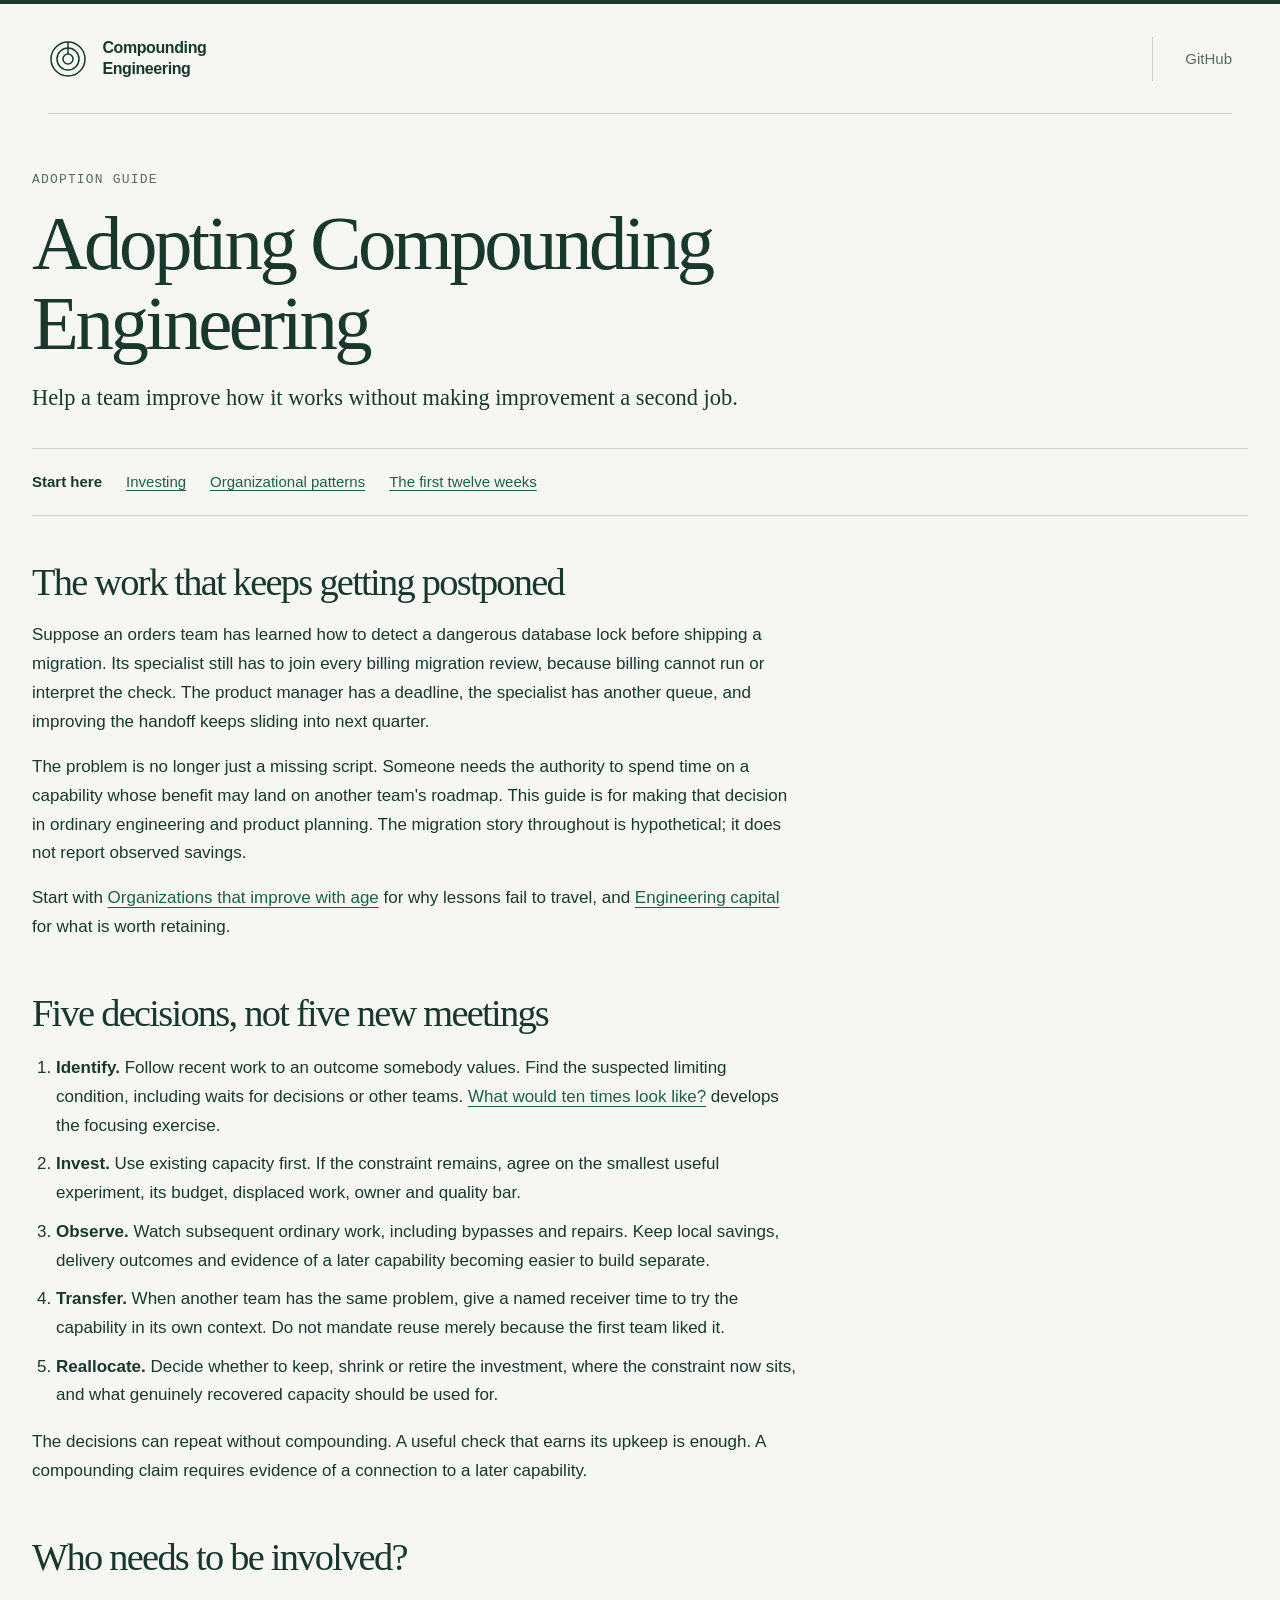
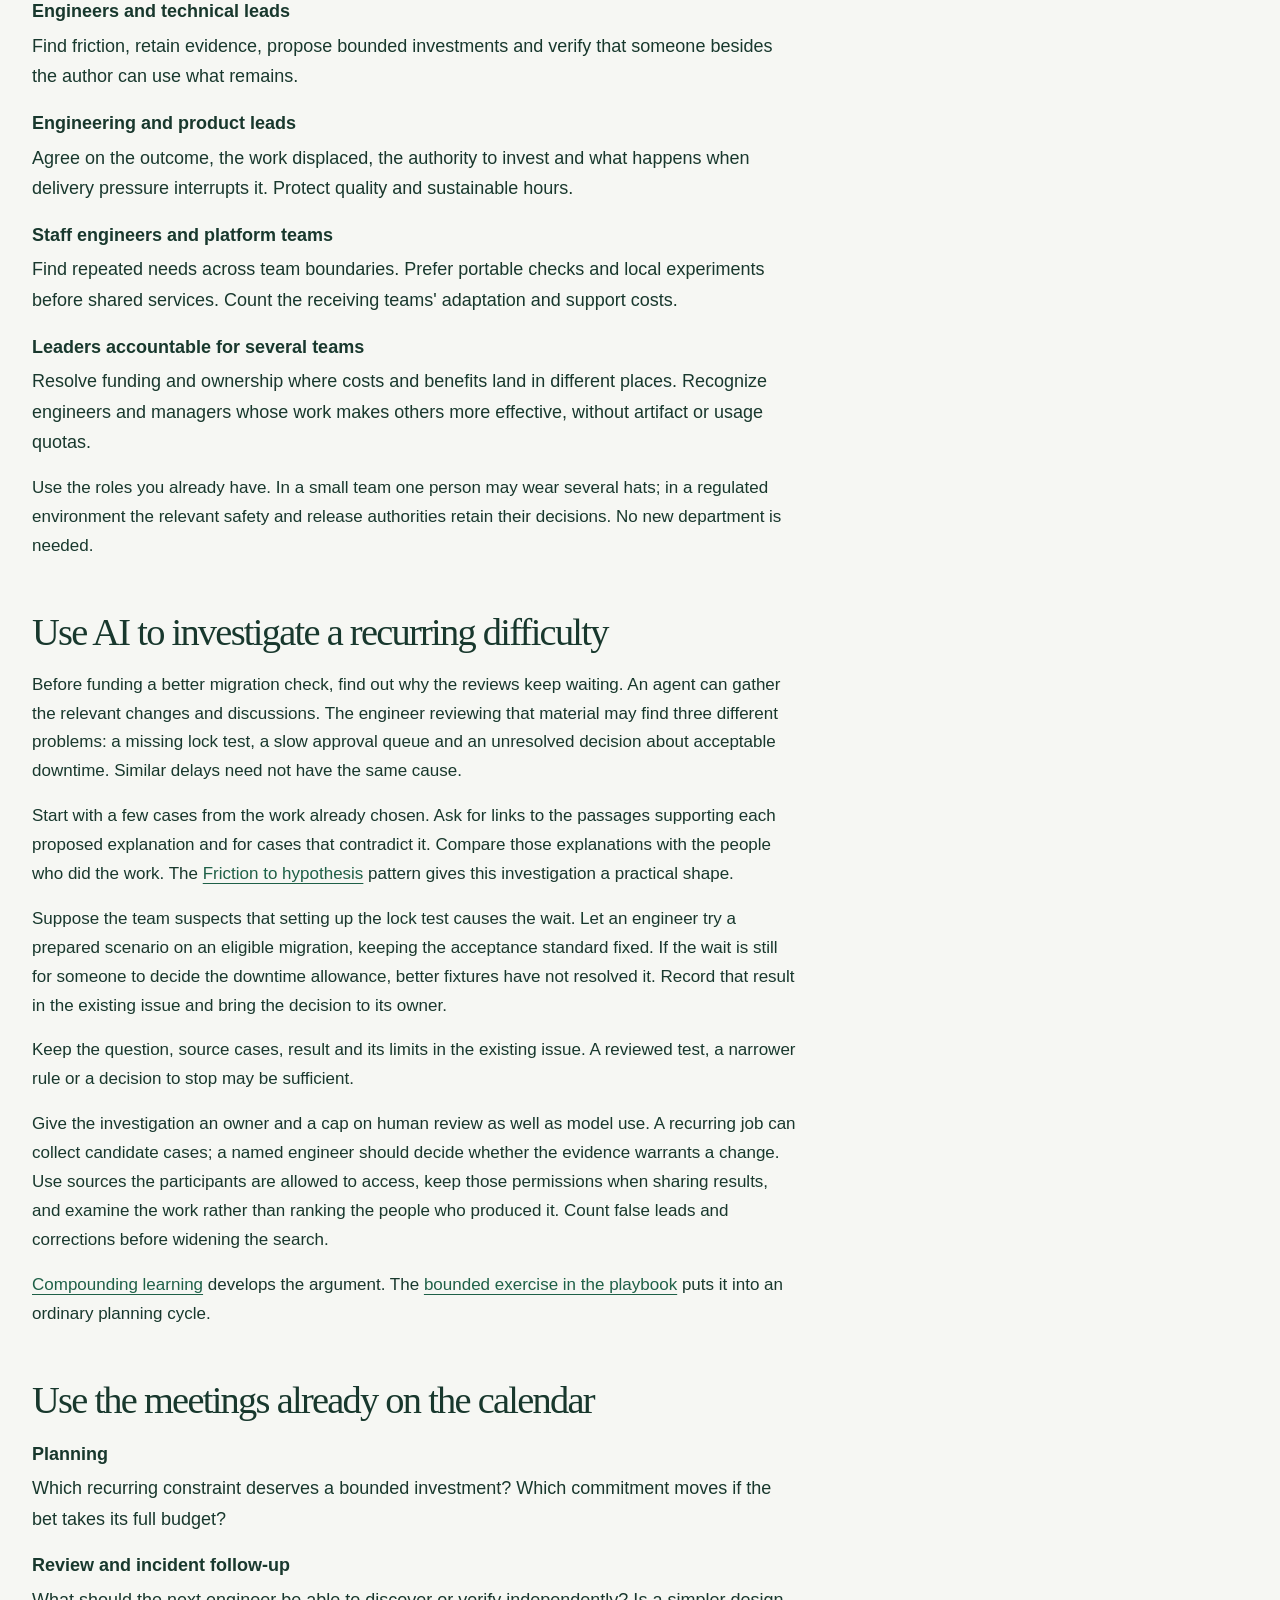
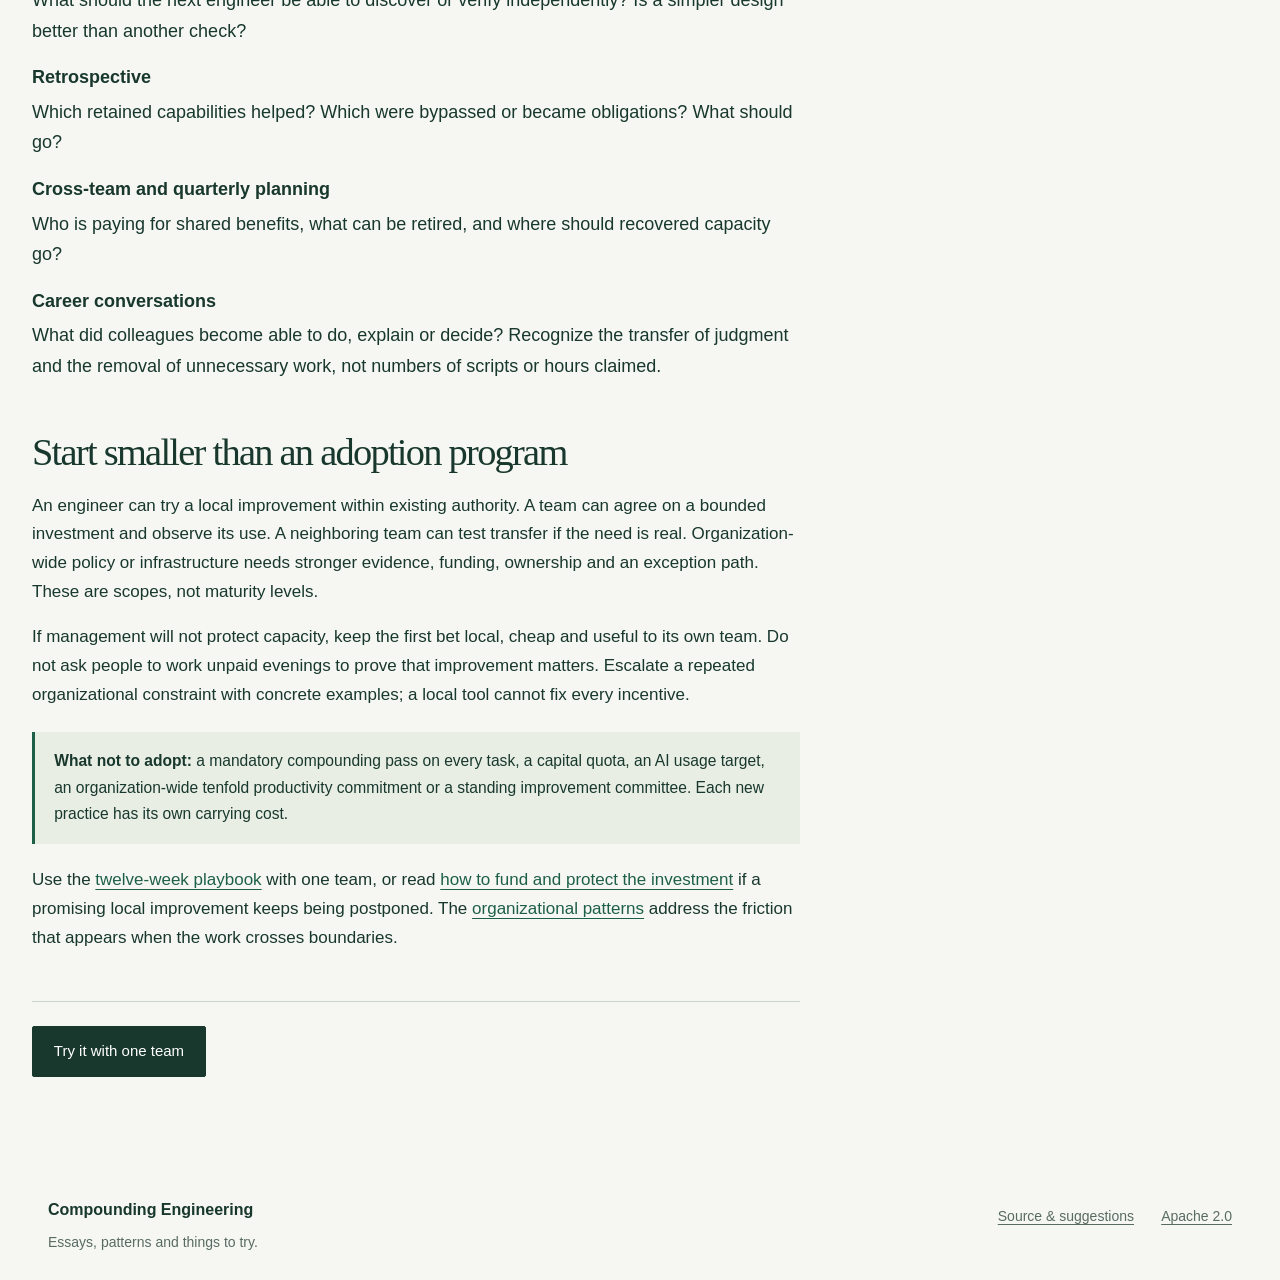
==== commit 383de8fc: "Integrate AI-assisted learning into the framework and adoption guide" ====
--- a/adoption/index.html
+++ b/adoption/index.html
@@ -55,6 +55,15 @@
         </dl>
         <p>Use the roles you already have. In a small team one person may wear several hats; in a regulated environment the relevant safety and release authorities retain their decisions. No new department is needed.</p>
       </section>
+      <section id="learning-from-the-work">
+        <h2>Use AI to investigate a recurring difficulty</h2>
+        <p>Before funding a better migration check, find out why the reviews keep waiting. An agent can gather the relevant changes and discussions. The engineer reviewing that material may find three different problems: a missing lock test, a slow approval queue and an unresolved decision about acceptable downtime. Similar delays need not have the same cause.</p>
+        <p>Start with a few cases from the work already chosen. Ask for links to the passages supporting each proposed explanation and for cases that contradict it. Compare those explanations with the people who did the work. The <a href="https://grove.github.io/patterns-of-compounding-engineering/patterns/friction-to-hypothesis.html">Friction to hypothesis</a> pattern gives this investigation a practical shape.</p>
+        <p>Suppose the team suspects that setting up the lock test causes the wait. Let an engineer try a prepared scenario on an eligible migration, keeping the acceptance standard fixed. If the wait is still for someone to decide the downtime allowance, better fixtures have not resolved it. Record that result in the existing issue and bring the decision to its owner.</p>
+        <p>Keep the question, source cases, result and its limits in the existing issue. A reviewed test, a narrower rule or a decision to stop may be sufficient.</p>
+        <p>Give the investigation an owner and a cap on human review as well as model use. A recurring job can collect candidate cases; a named engineer should decide whether the evidence warrants a change. Use sources the participants are allowed to access, keep those permissions when sharing results, and examine the work rather than ranking the people who produced it. Count false leads and corrections before widening the search.</p>
+        <p><a href="https://grove.github.io/engineering-that-compounds/essays/compounding-learning.html">Compounding learning</a> develops the argument. The <a href="first-twelve-weeks.html#ai-assisted-investigation">bounded exercise in the playbook</a> puts it into an ordinary planning cycle.</p>
+      </section>
       <section>
         <h2>Use the meetings already on the calendar</h2>
         <dl>
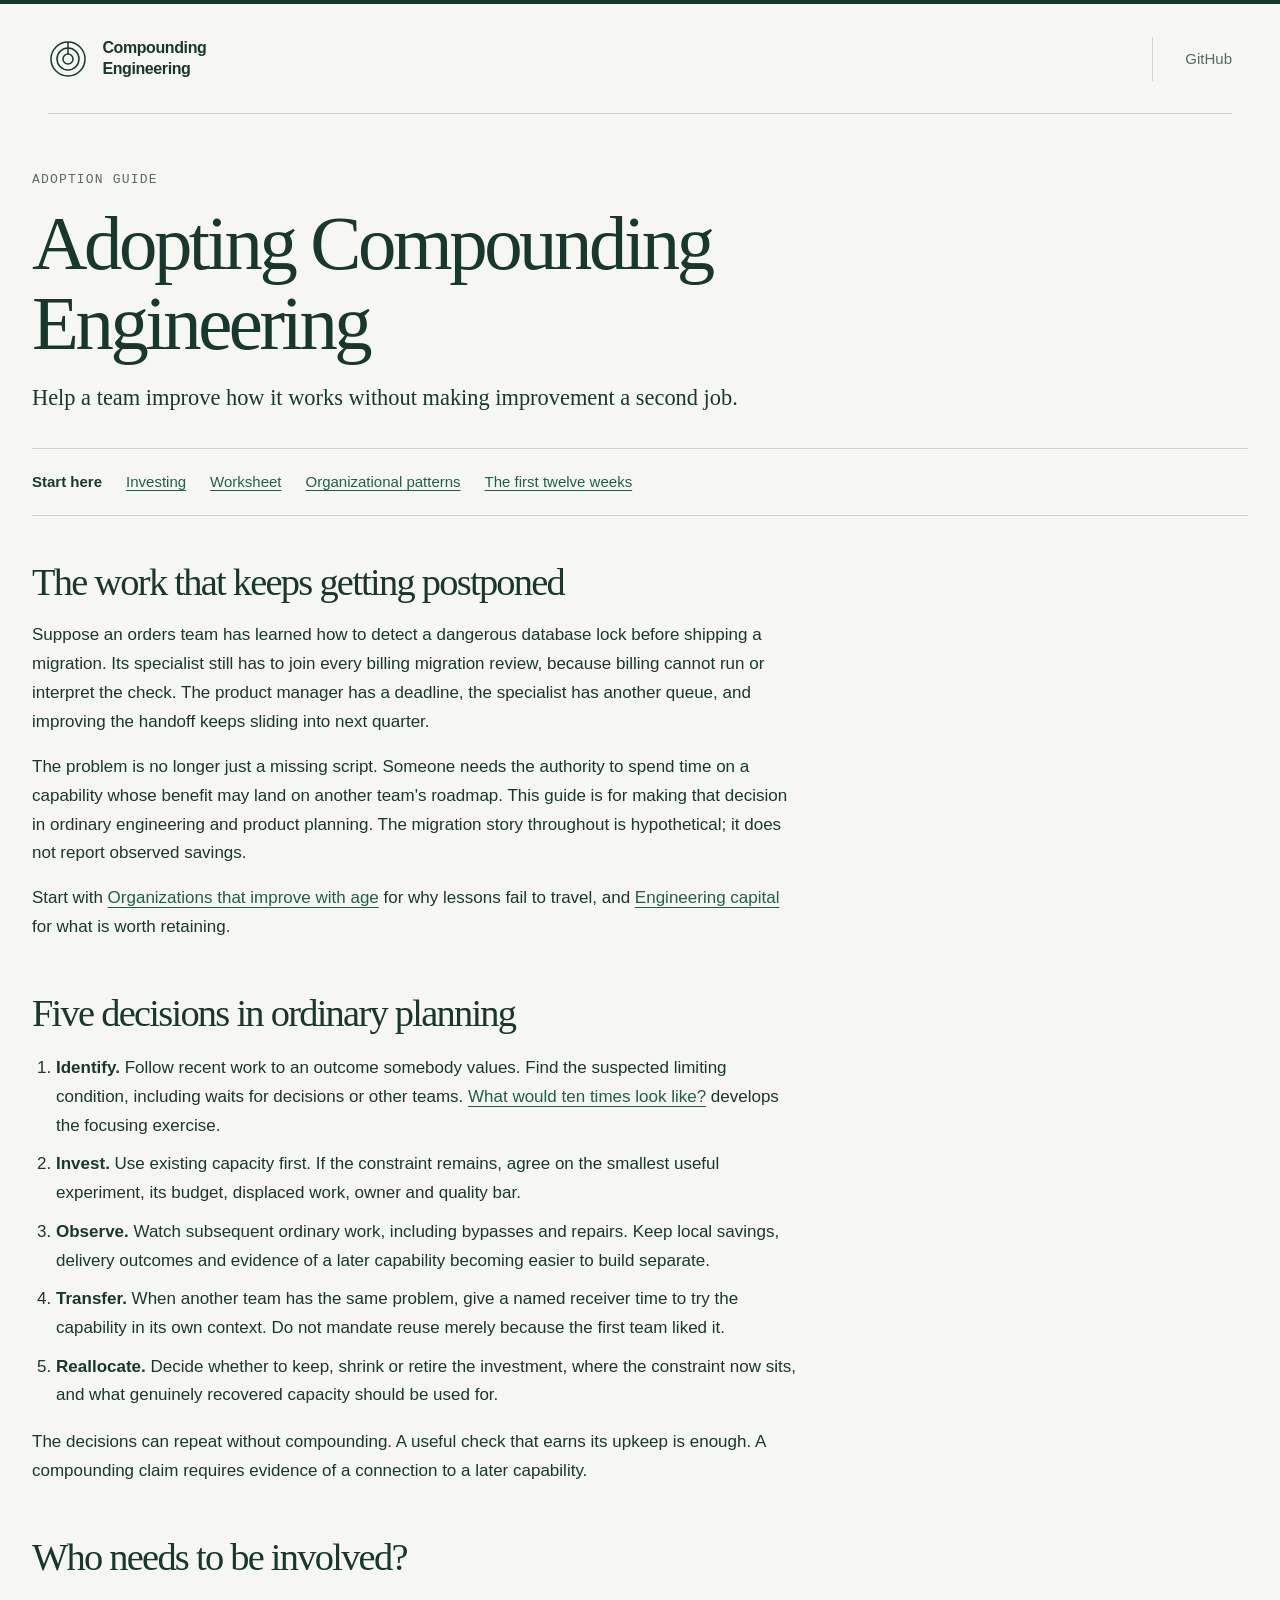
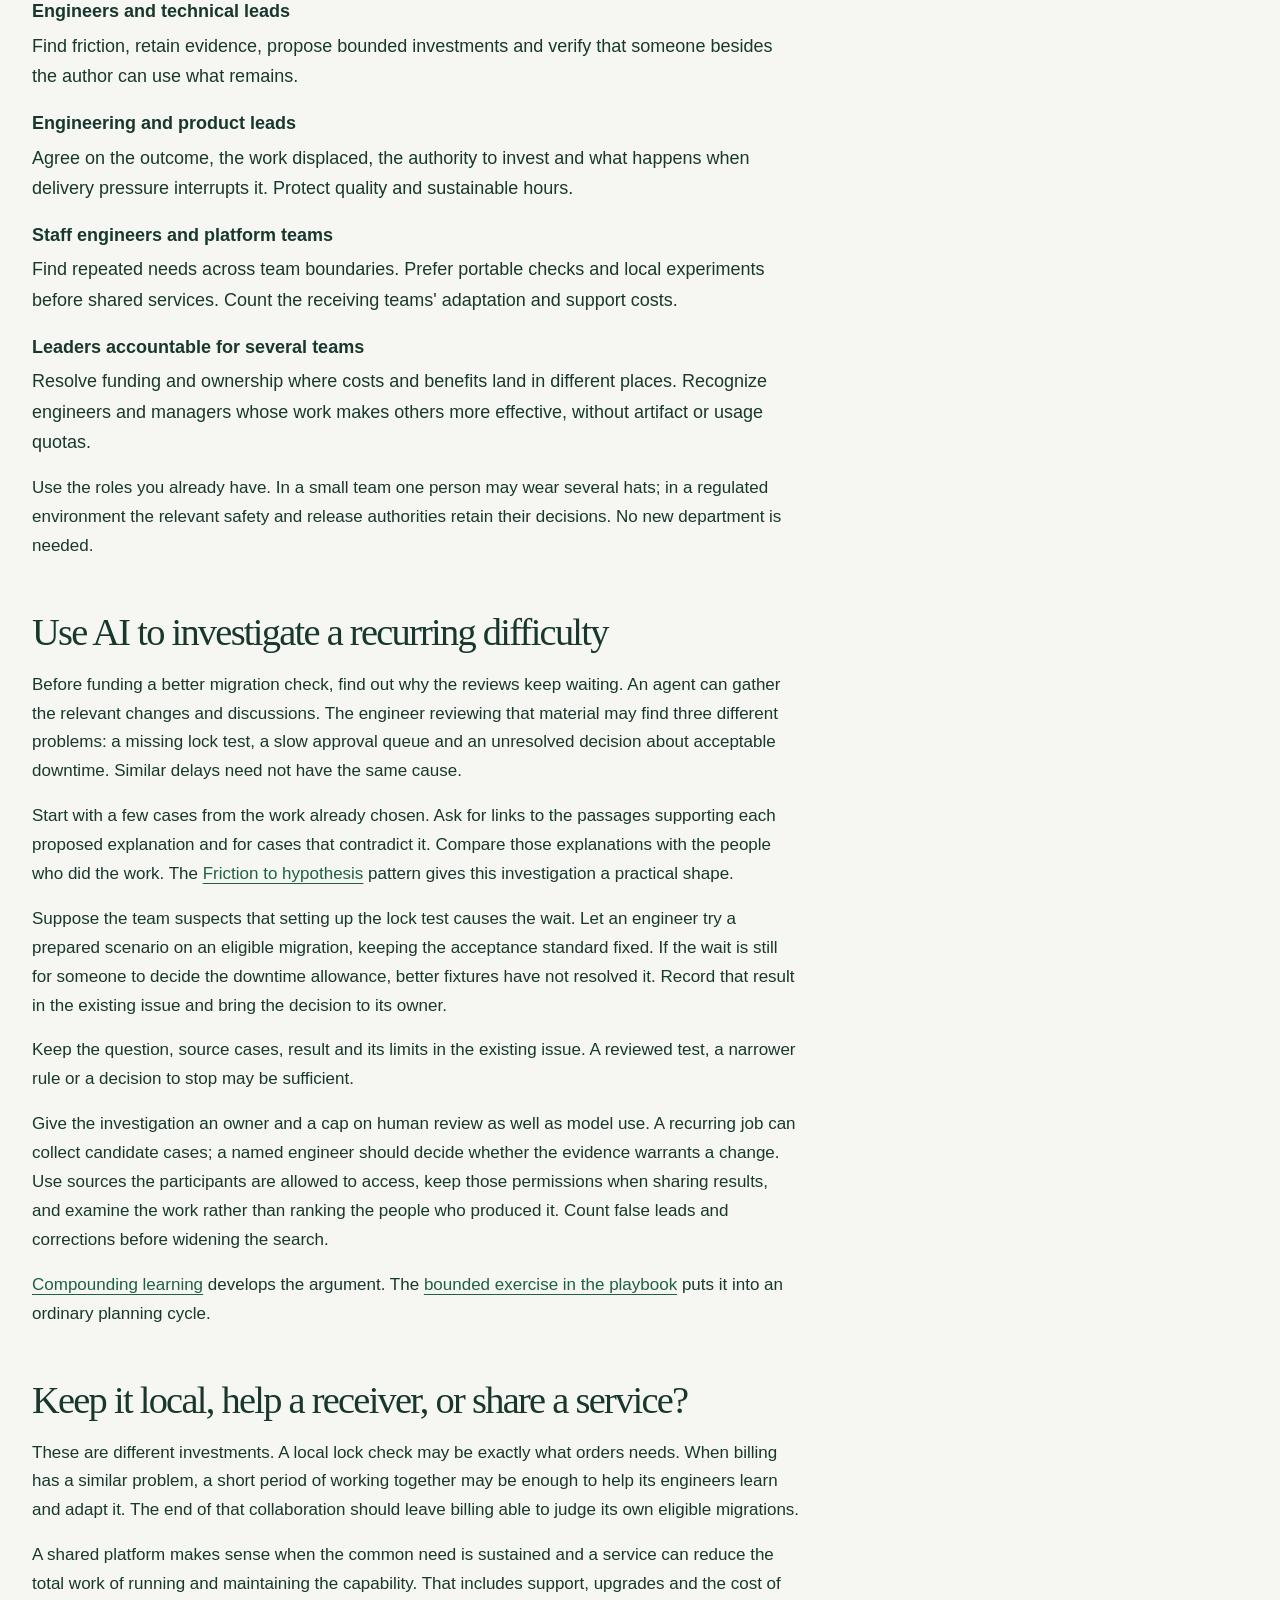
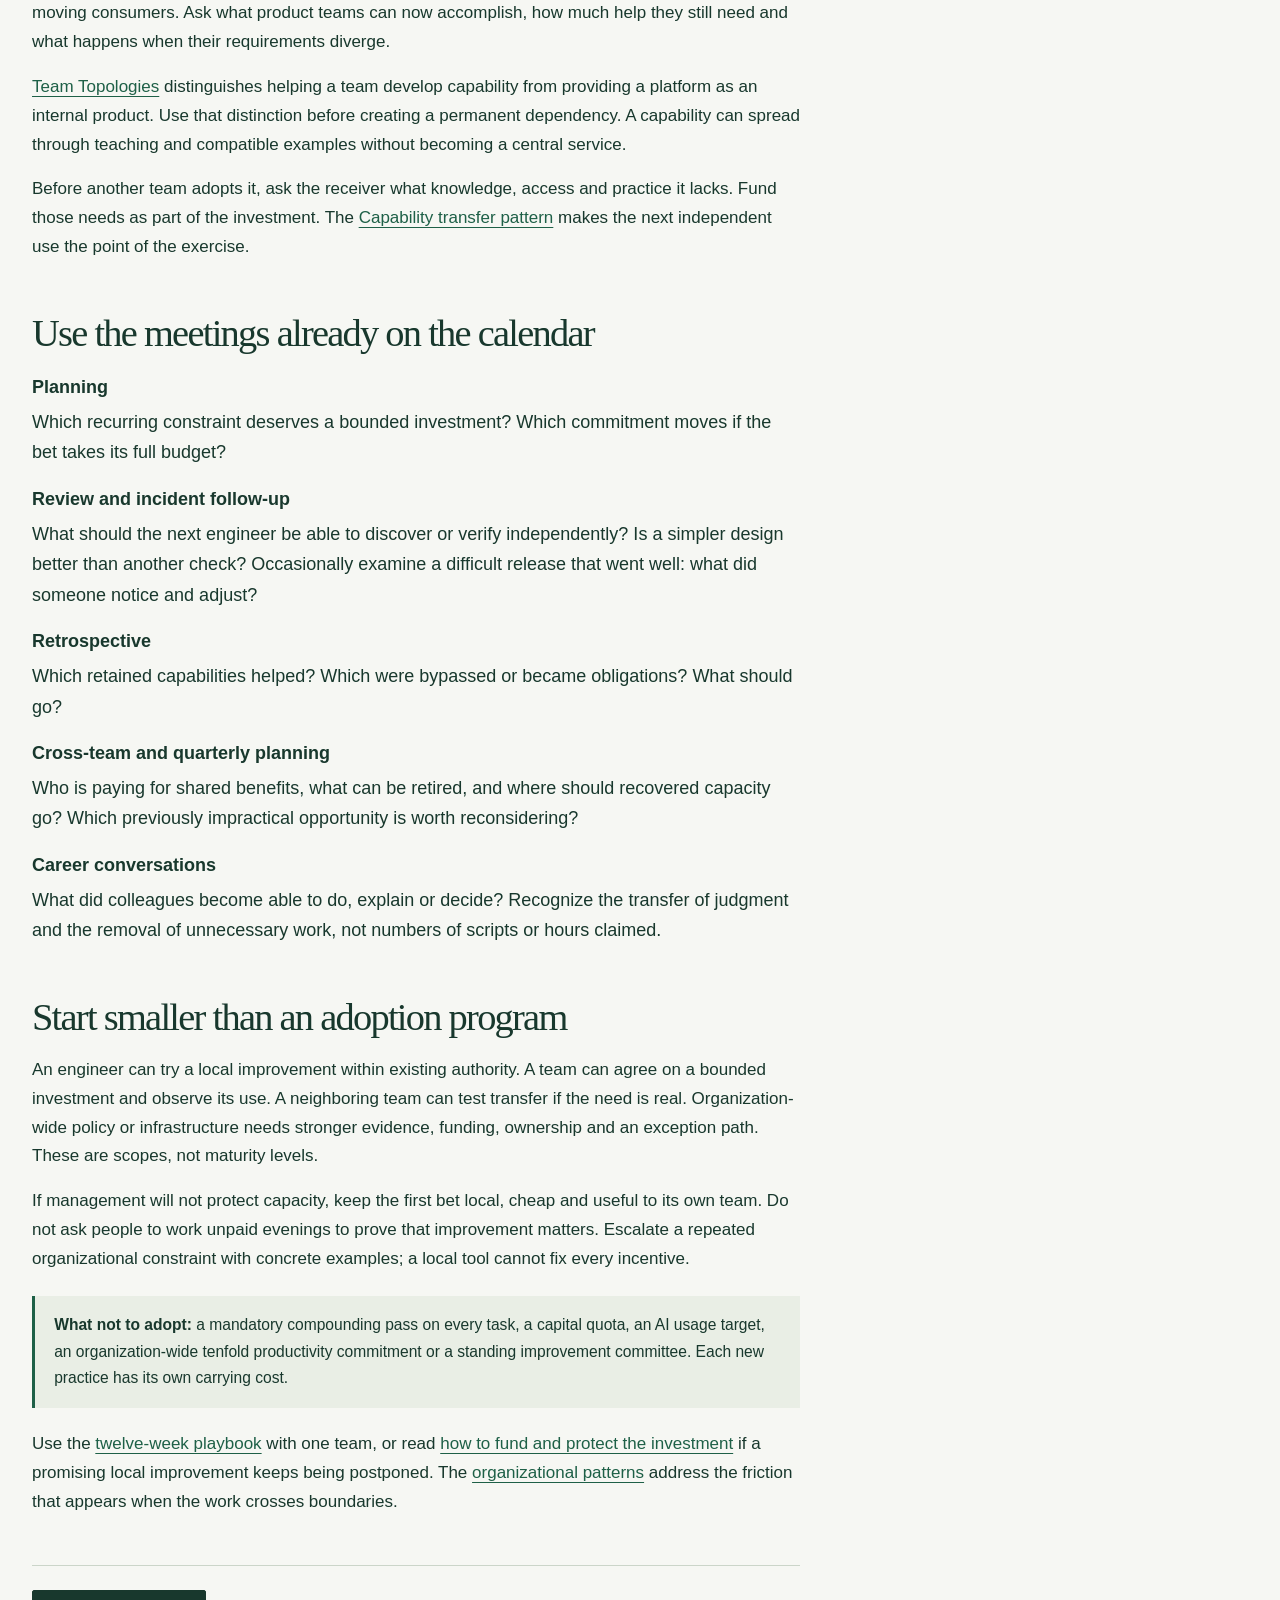
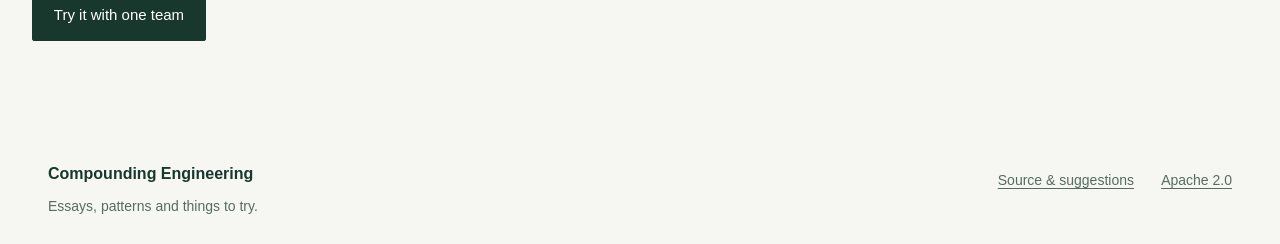
==== commit 03755379: "Ground Compounding Engineering in organizational capability and practical investment" ====
--- a/adoption/index.html
+++ b/adoption/index.html
@@ -24,6 +24,7 @@
     <nav class="adoption-nav" aria-label="Adoption guide">
       <a href="index.html" aria-current="page">Start here</a>
       <a href="investing.html">Investing</a>
+      <a href="investment-canvas.html">Worksheet</a>
       <a href="patterns.html">Organizational patterns</a>
       <a href="first-twelve-weeks.html">The first twelve weeks</a>
     </nav>
@@ -35,7 +36,7 @@
         <p>Start with <a href="https://grove.github.io/engineering-that-compounds/essays/organizations-that-improve-with-age.html">Organizations that improve with age</a> for why lessons fail to travel, and <a href="https://grove.github.io/engineering-that-compounds/essays/engineering-capital.html">Engineering capital</a> for what is worth retaining.</p>
       </section>
       <section>
-        <h2>Five decisions, not five new meetings</h2>
+        <h2>Five decisions in ordinary planning</h2>
         <ol>
           <li><strong>Identify.</strong> Follow recent work to an outcome somebody values. Find the suspected limiting condition, including waits for decisions or other teams. <a href="https://grove.github.io/engineering-that-compounds/essays/what-would-ten-times-look-like.html">What would ten times look like?</a> develops the focusing exercise.</li>
           <li><strong>Invest.</strong> Use existing capacity first. If the constraint remains, agree on the smallest useful experiment, its budget, displaced work, owner and quality bar.</li>
@@ -64,13 +65,20 @@
         <p>Give the investigation an owner and a cap on human review as well as model use. A recurring job can collect candidate cases; a named engineer should decide whether the evidence warrants a change. Use sources the participants are allowed to access, keep those permissions when sharing results, and examine the work rather than ranking the people who produced it. Count false leads and corrections before widening the search.</p>
         <p><a href="https://grove.github.io/engineering-that-compounds/essays/compounding-learning.html">Compounding learning</a> develops the argument. The <a href="first-twelve-weeks.html#ai-assisted-investigation">bounded exercise in the playbook</a> puts it into an ordinary planning cycle.</p>
       </section>
+      <section id="where-the-capability-belongs">
+        <h2>Keep it local, help a receiver, or share a service?</h2>
+        <p>These are different investments. A local lock check may be exactly what orders needs. When billing has a similar problem, a short period of working together may be enough to help its engineers learn and adapt it. The end of that collaboration should leave billing able to judge its own eligible migrations.</p>
+        <p>A shared platform makes sense when the common need is sustained and a service can reduce the total work of running and maintaining the capability. That includes support, upgrades and the cost of moving consumers. Ask what product teams can now accomplish, how much help they still need and what happens when their requirements diverge.</p>
+        <p><a href="https://teamtopologies.com/key-concepts">Team Topologies</a> distinguishes helping a team develop capability from providing a platform as an internal product. Use that distinction before creating a permanent dependency. A capability can spread through teaching and compatible examples without becoming a central service.</p>
+        <p>Before another team adopts it, ask the receiver what knowledge, access and practice it lacks. Fund those needs as part of the investment. The <a href="patterns.html#capability-transfer">Capability transfer pattern</a> makes the next independent use the point of the exercise.</p>
+      </section>
       <section>
         <h2>Use the meetings already on the calendar</h2>
         <dl>
           <dt>Planning</dt><dd>Which recurring constraint deserves a bounded investment? Which commitment moves if the bet takes its full budget?</dd>
-          <dt>Review and incident follow-up</dt><dd>What should the next engineer be able to discover or verify independently? Is a simpler design better than another check?</dd>
+          <dt>Review and incident follow-up</dt><dd>What should the next engineer be able to discover or verify independently? Is a simpler design better than another check? Occasionally examine a difficult release that went well: what did someone notice and adjust?</dd>
           <dt>Retrospective</dt><dd>Which retained capabilities helped? Which were bypassed or became obligations? What should go?</dd>
-          <dt>Cross-team and quarterly planning</dt><dd>Who is paying for shared benefits, what can be retired, and where should recovered capacity go?</dd>
+          <dt>Cross-team and quarterly planning</dt><dd>Who is paying for shared benefits, what can be retired, and where should recovered capacity go? Which previously impractical opportunity is worth reconsidering?</dd>
           <dt>Career conversations</dt><dd>What did colleagues become able to do, explain or decide? Recognize the transfer of judgment and the removal of unnecessary work, not numbers of scripts or hours claimed.</dd>
         </dl>
       </section>
--- a/assets/adoption.css
+++ b/assets/adoption.css
@@ -22,8 +22,36 @@
 .adoption-body dd { margin: .25rem 0 0; }
 .adoption-body .next-page { margin-top: 3rem; border-top: 1px solid var(--line); padding-top: 1.5rem; }
 .adoption-body .next-page .button { color: white; }
+.adoption-body details { margin-block: 1.5rem; border: 1px solid var(--line); padding: 1rem 1.2rem; }
+.adoption-body summary { cursor: pointer; font-weight: 600; }
+.adoption-body details[open] summary { margin-bottom: 1rem; }
+.worksheet-field { margin-block: 1.7rem; }
+.worksheet-field label, .worksheet-purpose legend, #investment-copy-fallback label { display: block; font-weight: 600; font-size: 1.125rem; }
+.worksheet-field p { margin-block: .35rem .6rem; color: var(--muted); font-size: 1rem; }
+.adoption-body textarea { display: block; width: 100%; min-height: 6rem; resize: vertical; padding: .8rem; border: 1px solid var(--muted); border-radius: .2rem; background: var(--white); color: var(--ink); font: 1rem/1.6 var(--sans); }
+.adoption-body textarea::placeholder { color: var(--muted); opacity: 1; }
+.worksheet-purpose { margin: 1.7rem 0; padding: 1rem; border: 1px solid var(--line); }
+.worksheet-purpose label { display: flex; align-items: start; gap: .65rem; padding: .5rem 0; font-size: 1rem; }
+.worksheet-purpose input { margin-top: .4rem; accent-color: var(--green); flex-shrink: 0; }
+.worksheet-actions { display: flex; flex-wrap: wrap; gap: 1rem; align-items: center; }
+.adoption-body .worksheet-status { min-height: 1.6rem; margin-top: 1rem; font-size: 1rem; }
+#use-investment-example { margin-top: .2rem; text-align: left; }
+.foundation-links { display: grid; grid-template-columns: repeat(2, minmax(0, 1fr)); gap: 1.5rem 3rem; margin-top: 2rem; }
+.foundation-links article { border-top: 1px solid var(--line); padding-top: 1rem; }
+.foundation-links h3 { font-size: 1.5rem; margin-bottom: .5rem; }
+.foundation-links p { font-size: 1rem; }
+@media print {
+  .masthead, .site-footer, .skip-link, .adoption-nav, .worksheet-actions, #use-investment-example, .worksheet-status, #investment-copy-fallback, .next-page { display: none !important; }
+  body { background: white; color: black; font-size: 11pt; }
+  .adoption-page { width: 100%; padding: 0; }
+  .adoption-page h1 { font-size: 28pt; }
+  .adoption-body, .adoption-page > header { max-width: none; }
+  .adoption-body textarea { overflow: visible; color: black; background: white; }
+  .worksheet-field, .worksheet-purpose { break-inside: avoid; }
+}
 @media (max-width: 620px) {
   .adoption-page { width: calc(100% - 2rem); padding-block: 2rem 3rem; }
   .adoption-page .intro { font-size: 1.2rem; }
   .adoption-nav { gap: .2rem 1rem; }
+  .foundation-links { grid-template-columns: 1fr; }
 }
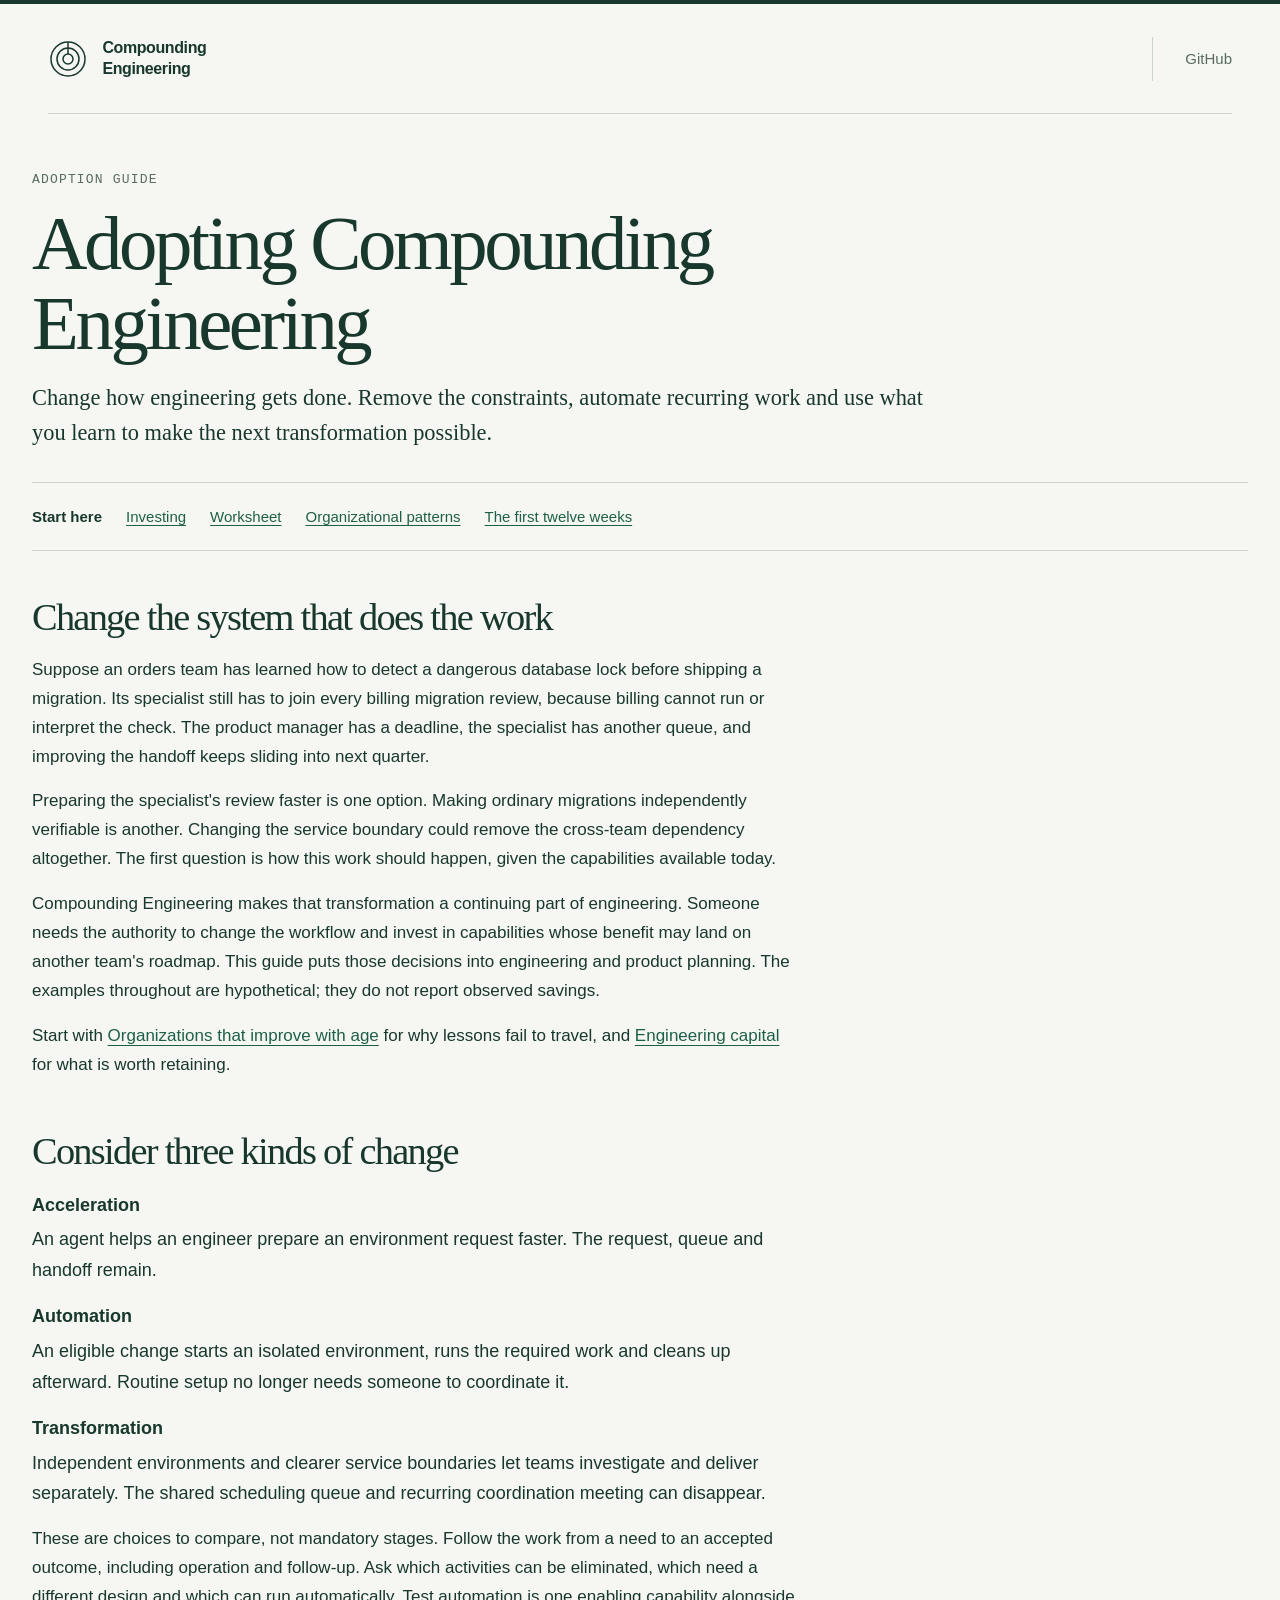
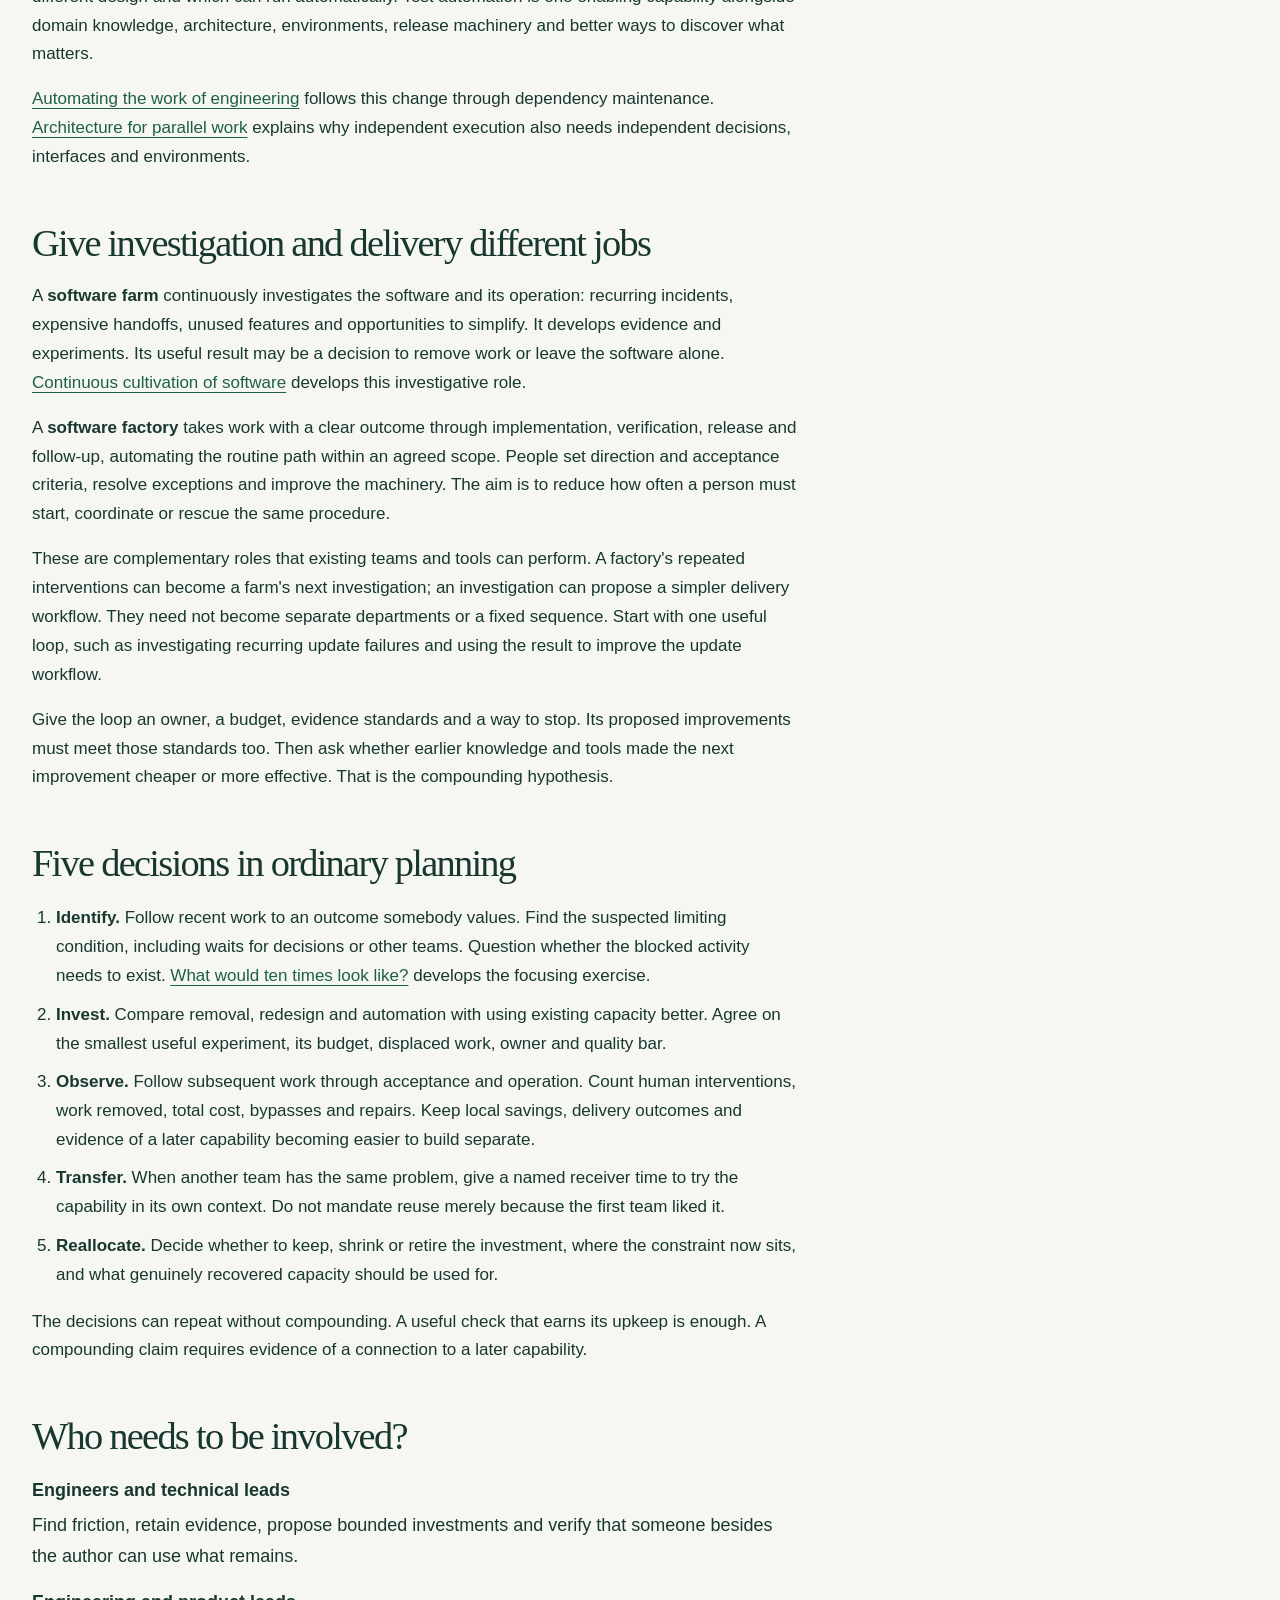
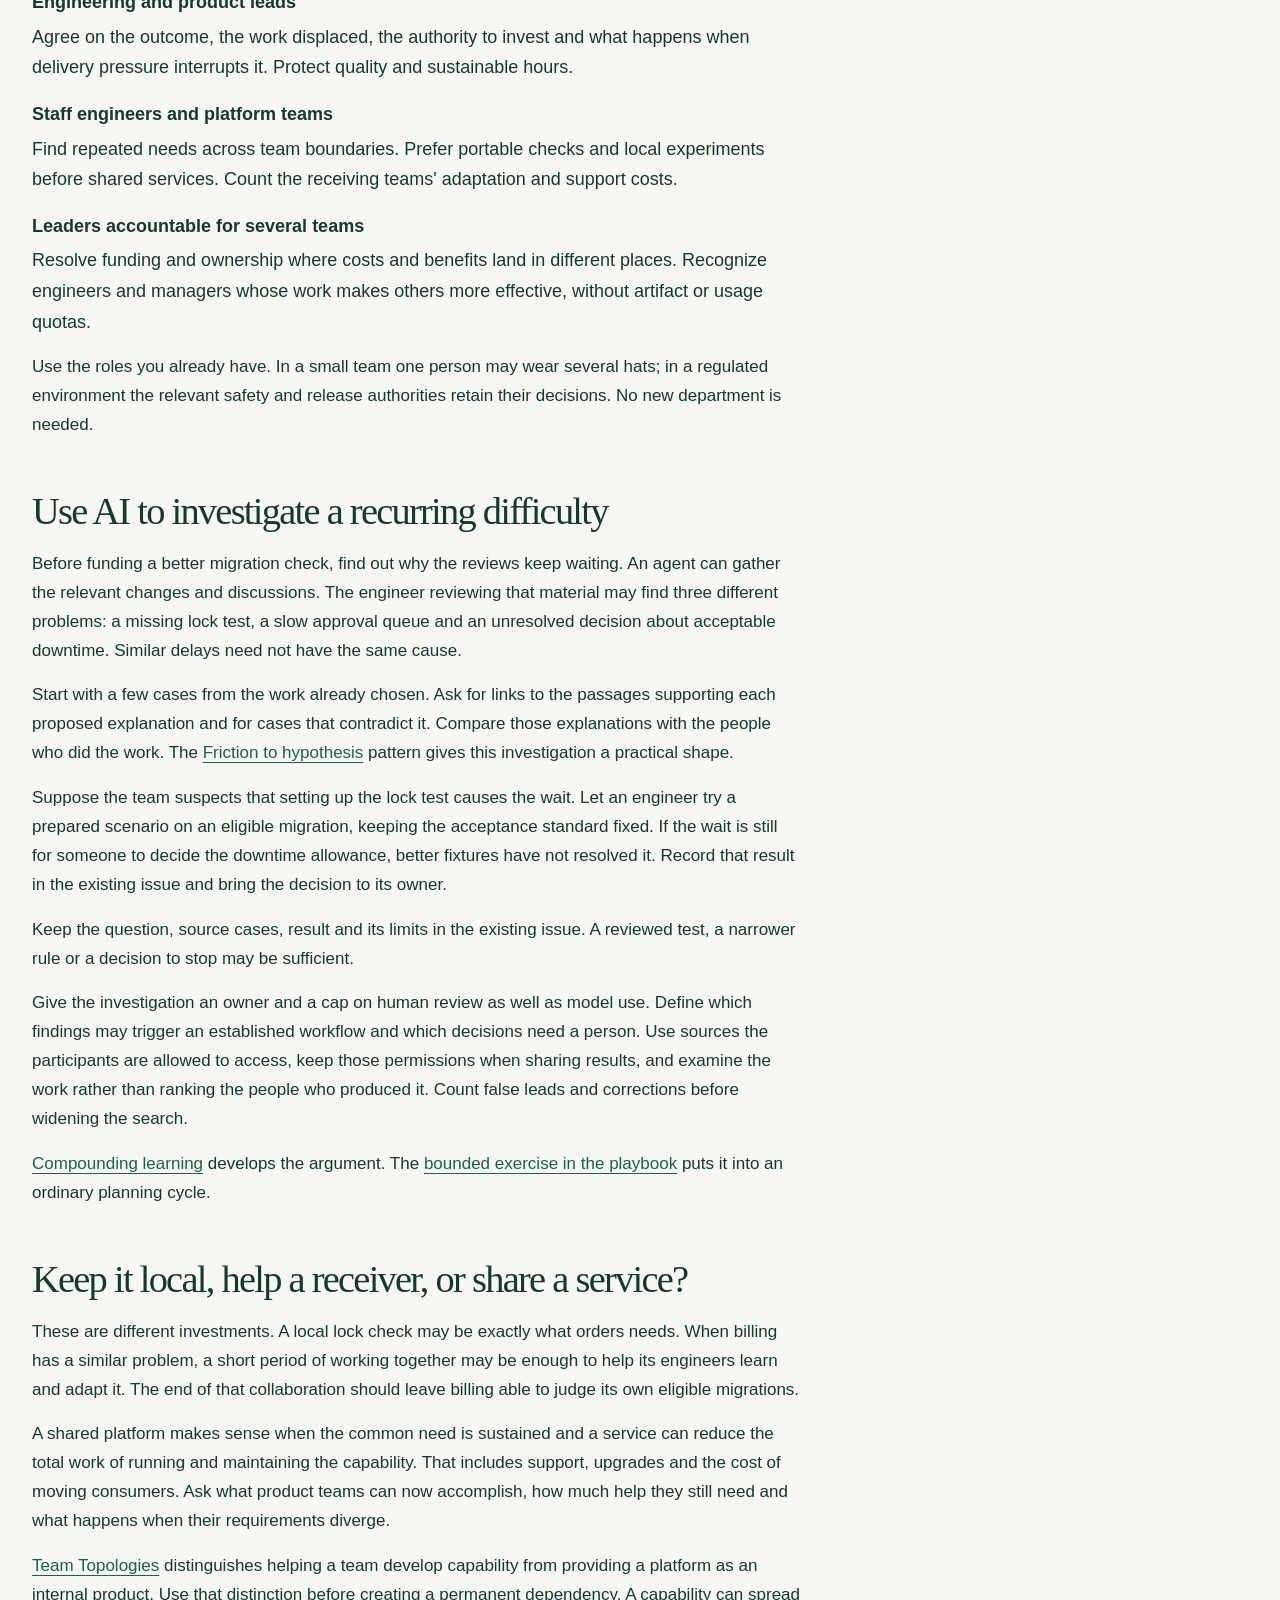
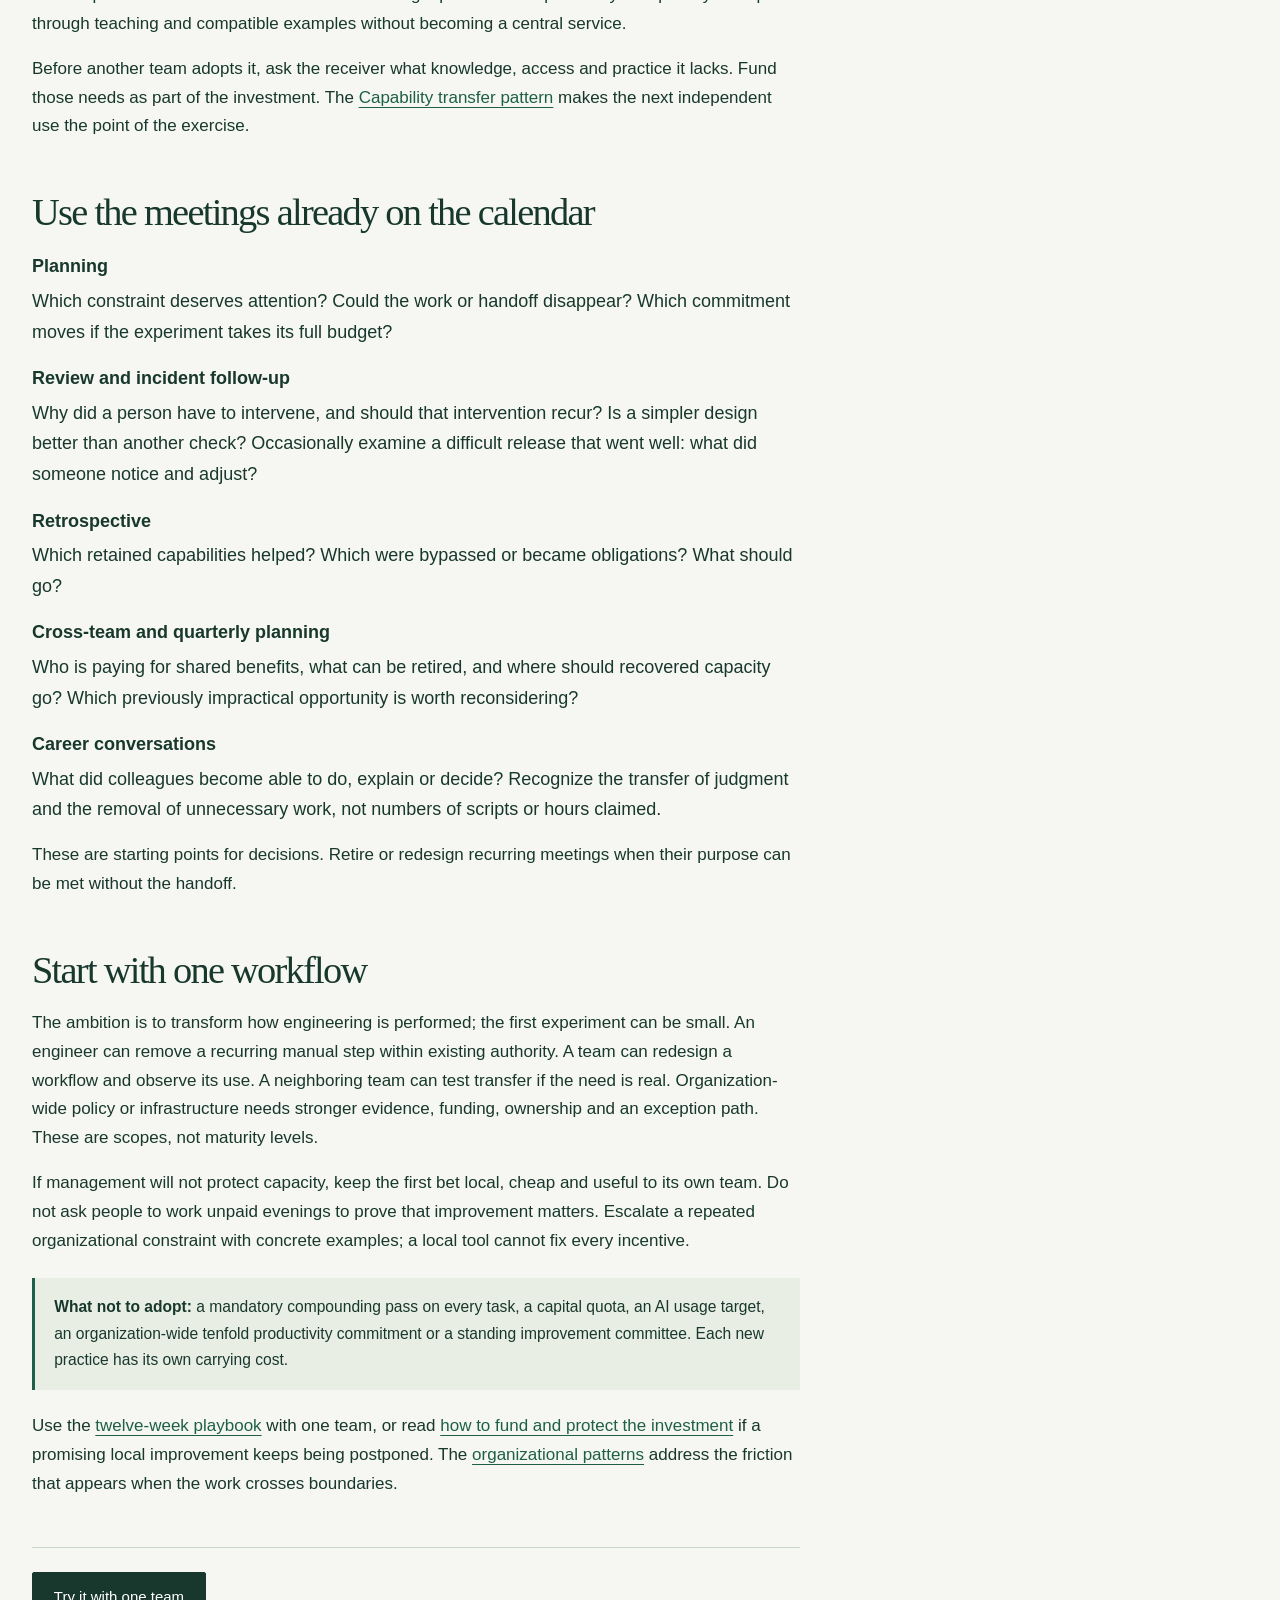
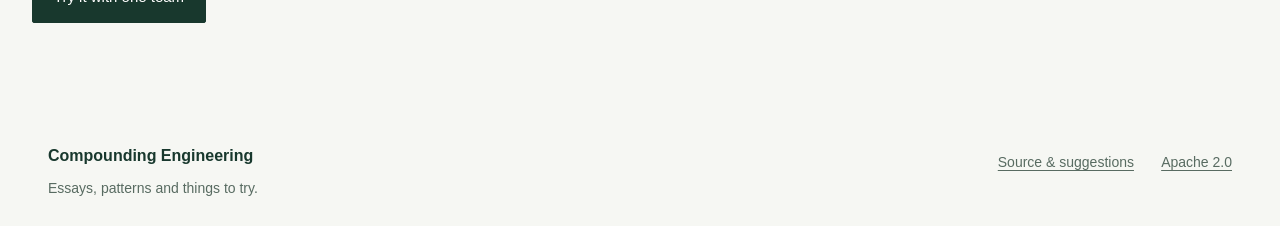
==== commit 79593969: "Make engineering transformation the primary site thesis" ====
--- a/adoption/index.html
+++ b/adoption/index.html
@@ -5,7 +5,7 @@
   <meta name="viewport" content="width=device-width, initial-scale=1">
   <meta name="theme-color" content="#18382d">
   <title>Adopting Compounding Engineering — Compounding Engineering</title>
-  <meta name="description" content="Help a team improve how it works without making improvement a second job.">
+  <meta name="description" content="Transform an engineering workflow: remove its constraints, automate recurring work and reinvest in the next capability.">
   <link rel="canonical" href="https://grove.github.io/compounding-engineering/adoption/">
   <link rel="icon" type="image/svg+xml" href="../assets/favicon.svg">
   <link rel="stylesheet" href="../assets/styles.css">
@@ -20,7 +20,7 @@
     </div>
   </header>
   <main id="main" class="adoption-page" tabindex="-1">
-    <header><p class="eyebrow">Adoption guide</p><h1>Adopting Compounding Engineering</h1><p class="intro">Help a team improve how it works without making improvement a second job.</p></header>
+    <header><p class="eyebrow">Adoption guide</p><h1>Adopting Compounding Engineering</h1><p class="intro">Change how engineering gets done. Remove the constraints, automate recurring work and use what you learn to make the next transformation possible.</p></header>
     <nav class="adoption-nav" aria-label="Adoption guide">
       <a href="index.html" aria-current="page">Start here</a>
       <a href="investing.html">Investing</a>
@@ -30,17 +30,35 @@
     </nav>
     <article class="adoption-body">
       <section>
-        <h2>The work that keeps getting postponed</h2>
+        <h2>Change the system that does the work</h2>
         <p>Suppose an orders team has learned how to detect a dangerous database lock before shipping a migration. Its specialist still has to join every billing migration review, because billing cannot run or interpret the check. The product manager has a deadline, the specialist has another queue, and improving the handoff keeps sliding into next quarter.</p>
-        <p>The problem is no longer just a missing script. Someone needs the authority to spend time on a capability whose benefit may land on another team's roadmap. This guide is for making that decision in ordinary engineering and product planning. The migration story throughout is hypothetical; it does not report observed savings.</p>
+        <p>Preparing the specialist's review faster is one option. Making ordinary migrations independently verifiable is another. Changing the service boundary could remove the cross-team dependency altogether. The first question is how this work should happen, given the capabilities available today.</p>
+        <p>Compounding Engineering makes that transformation a continuing part of engineering. Someone needs the authority to change the workflow and invest in capabilities whose benefit may land on another team's roadmap. This guide puts those decisions into engineering and product planning. The examples throughout are hypothetical; they do not report observed savings.</p>
         <p>Start with <a href="https://grove.github.io/engineering-that-compounds/essays/organizations-that-improve-with-age.html">Organizations that improve with age</a> for why lessons fail to travel, and <a href="https://grove.github.io/engineering-that-compounds/essays/engineering-capital.html">Engineering capital</a> for what is worth retaining.</p>
+      </section>
+      <section id="redesign-the-work">
+        <h2>Consider three kinds of change</h2>
+        <dl>
+          <dt>Acceleration</dt><dd>An agent helps an engineer prepare an environment request faster. The request, queue and handoff remain.</dd>
+          <dt>Automation</dt><dd>An eligible change starts an isolated environment, runs the required work and cleans up afterward. Routine setup no longer needs someone to coordinate it.</dd>
+          <dt>Transformation</dt><dd>Independent environments and clearer service boundaries let teams investigate and deliver separately. The shared scheduling queue and recurring coordination meeting can disappear.</dd>
+        </dl>
+        <p>These are choices to compare, not mandatory stages. Follow the work from a need to an accepted outcome, including operation and follow-up. Ask which activities can be eliminated, which need a different design and which can run automatically. Test automation is one enabling capability alongside domain knowledge, architecture, environments, release machinery and better ways to discover what matters.</p>
+        <p><a href="https://grove.github.io/engineering-that-compounds/essays/automating-the-work-of-engineering.html">Automating the work of engineering</a> follows this change through dependency maintenance. <a href="https://grove.github.io/engineering-that-compounds/essays/architecture-for-parallel-work.html">Architecture for parallel work</a> explains why independent execution also needs independent decisions, interfaces and environments.</p>
+      </section>
+      <section id="farms-and-factories">
+        <h2>Give investigation and delivery different jobs</h2>
+        <p>A <strong>software farm</strong> continuously investigates the software and its operation: recurring incidents, expensive handoffs, unused features and opportunities to simplify. It develops evidence and experiments. Its useful result may be a decision to remove work or leave the software alone. <a href="https://grove.github.io/software-that-improves-with-age/essays/continuous-cultivation-of-software.html">Continuous cultivation of software</a> develops this investigative role.</p>
+        <p>A <strong>software factory</strong> takes work with a clear outcome through implementation, verification, release and follow-up, automating the routine path within an agreed scope. People set direction and acceptance criteria, resolve exceptions and improve the machinery. The aim is to reduce how often a person must start, coordinate or rescue the same procedure.</p>
+        <p>These are complementary roles that existing teams and tools can perform. A factory's repeated interventions can become a farm's next investigation; an investigation can propose a simpler delivery workflow. They need not become separate departments or a fixed sequence. Start with one useful loop, such as investigating recurring update failures and using the result to improve the update workflow.</p>
+        <p>Give the loop an owner, a budget, evidence standards and a way to stop. Its proposed improvements must meet those standards too. Then ask whether earlier knowledge and tools made the next improvement cheaper or more effective. That is the compounding hypothesis.</p>
       </section>
       <section>
         <h2>Five decisions in ordinary planning</h2>
         <ol>
-          <li><strong>Identify.</strong> Follow recent work to an outcome somebody values. Find the suspected limiting condition, including waits for decisions or other teams. <a href="https://grove.github.io/engineering-that-compounds/essays/what-would-ten-times-look-like.html">What would ten times look like?</a> develops the focusing exercise.</li>
-          <li><strong>Invest.</strong> Use existing capacity first. If the constraint remains, agree on the smallest useful experiment, its budget, displaced work, owner and quality bar.</li>
-          <li><strong>Observe.</strong> Watch subsequent ordinary work, including bypasses and repairs. Keep local savings, delivery outcomes and evidence of a later capability becoming easier to build separate.</li>
+          <li><strong>Identify.</strong> Follow recent work to an outcome somebody values. Find the suspected limiting condition, including waits for decisions or other teams. Question whether the blocked activity needs to exist. <a href="https://grove.github.io/engineering-that-compounds/essays/what-would-ten-times-look-like.html">What would ten times look like?</a> develops the focusing exercise.</li>
+          <li><strong>Invest.</strong> Compare removal, redesign and automation with using existing capacity better. Agree on the smallest useful experiment, its budget, displaced work, owner and quality bar.</li>
+          <li><strong>Observe.</strong> Follow subsequent work through acceptance and operation. Count human interventions, work removed, total cost, bypasses and repairs. Keep local savings, delivery outcomes and evidence of a later capability becoming easier to build separate.</li>
           <li><strong>Transfer.</strong> When another team has the same problem, give a named receiver time to try the capability in its own context. Do not mandate reuse merely because the first team liked it.</li>
           <li><strong>Reallocate.</strong> Decide whether to keep, shrink or retire the investment, where the constraint now sits, and what genuinely recovered capacity should be used for.</li>
         </ol>
@@ -62,7 +80,7 @@
         <p>Start with a few cases from the work already chosen. Ask for links to the passages supporting each proposed explanation and for cases that contradict it. Compare those explanations with the people who did the work. The <a href="https://grove.github.io/patterns-of-compounding-engineering/patterns/friction-to-hypothesis.html">Friction to hypothesis</a> pattern gives this investigation a practical shape.</p>
         <p>Suppose the team suspects that setting up the lock test causes the wait. Let an engineer try a prepared scenario on an eligible migration, keeping the acceptance standard fixed. If the wait is still for someone to decide the downtime allowance, better fixtures have not resolved it. Record that result in the existing issue and bring the decision to its owner.</p>
         <p>Keep the question, source cases, result and its limits in the existing issue. A reviewed test, a narrower rule or a decision to stop may be sufficient.</p>
-        <p>Give the investigation an owner and a cap on human review as well as model use. A recurring job can collect candidate cases; a named engineer should decide whether the evidence warrants a change. Use sources the participants are allowed to access, keep those permissions when sharing results, and examine the work rather than ranking the people who produced it. Count false leads and corrections before widening the search.</p>
+        <p>Give the investigation an owner and a cap on human review as well as model use. Define which findings may trigger an established workflow and which decisions need a person. Use sources the participants are allowed to access, keep those permissions when sharing results, and examine the work rather than ranking the people who produced it. Count false leads and corrections before widening the search.</p>
         <p><a href="https://grove.github.io/engineering-that-compounds/essays/compounding-learning.html">Compounding learning</a> develops the argument. The <a href="first-twelve-weeks.html#ai-assisted-investigation">bounded exercise in the playbook</a> puts it into an ordinary planning cycle.</p>
       </section>
       <section id="where-the-capability-belongs">
@@ -75,16 +93,17 @@
       <section>
         <h2>Use the meetings already on the calendar</h2>
         <dl>
-          <dt>Planning</dt><dd>Which recurring constraint deserves a bounded investment? Which commitment moves if the bet takes its full budget?</dd>
-          <dt>Review and incident follow-up</dt><dd>What should the next engineer be able to discover or verify independently? Is a simpler design better than another check? Occasionally examine a difficult release that went well: what did someone notice and adjust?</dd>
+          <dt>Planning</dt><dd>Which constraint deserves attention? Could the work or handoff disappear? Which commitment moves if the experiment takes its full budget?</dd>
+          <dt>Review and incident follow-up</dt><dd>Why did a person have to intervene, and should that intervention recur? Is a simpler design better than another check? Occasionally examine a difficult release that went well: what did someone notice and adjust?</dd>
           <dt>Retrospective</dt><dd>Which retained capabilities helped? Which were bypassed or became obligations? What should go?</dd>
           <dt>Cross-team and quarterly planning</dt><dd>Who is paying for shared benefits, what can be retired, and where should recovered capacity go? Which previously impractical opportunity is worth reconsidering?</dd>
           <dt>Career conversations</dt><dd>What did colleagues become able to do, explain or decide? Recognize the transfer of judgment and the removal of unnecessary work, not numbers of scripts or hours claimed.</dd>
         </dl>
+        <p>These are starting points for decisions. Retire or redesign recurring meetings when their purpose can be met without the handoff.</p>
       </section>
       <section>
-        <h2>Start smaller than an adoption program</h2>
-        <p>An engineer can try a local improvement within existing authority. A team can agree on a bounded investment and observe its use. A neighboring team can test transfer if the need is real. Organization-wide policy or infrastructure needs stronger evidence, funding, ownership and an exception path. These are scopes, not maturity levels.</p>
+        <h2>Start with one workflow</h2>
+        <p>The ambition is to transform how engineering is performed; the first experiment can be small. An engineer can remove a recurring manual step within existing authority. A team can redesign a workflow and observe its use. A neighboring team can test transfer if the need is real. Organization-wide policy or infrastructure needs stronger evidence, funding, ownership and an exception path. These are scopes, not maturity levels.</p>
         <p>If management will not protect capacity, keep the first bet local, cheap and useful to its own team. Do not ask people to work unpaid evenings to prove that improvement matters. Escalate a repeated organizational constraint with concrete examples; a local tool cannot fix every incentive.</p>
         <div class="note"><p><strong>What not to adopt:</strong> a mandatory compounding pass on every task, a capital quota, an AI usage target, an organization-wide tenfold productivity commitment or a standing improvement committee. Each new practice has its own carrying cost.</p></div>
         <p>Use the <a href="first-twelve-weeks.html">twelve-week playbook</a> with one team, or read <a href="investing.html">how to fund and protect the investment</a> if a promising local improvement keeps being postponed. The <a href="patterns.html">organizational patterns</a> address the friction that appears when the work crosses boundaries.</p>
--- a/assets/styles.css
+++ b/assets/styles.css
@@ -52,6 +52,7 @@
 .hero .eyebrow { margin-bottom: 1.7rem; }
 h1 { font-size: clamp(4.5rem, 7.5vw, 7rem); line-height: .99; }
 h1 em { color: var(--green); }
+.hero h1 { font-size: clamp(3.1rem, 5.8vw, 5.5rem); line-height: 1.04; }
 .hero-lede { max-width: 27em; margin-top: 1.7rem; font: 1.4rem/1.5 var(--serif); letter-spacing: -.012em; }
 .hero-intro { max-width: 32em; color: var(--muted); font-size: 1rem; line-height: 1.75; margin-top: 1rem; }
 .hero-actions { display: flex; align-items: center; flex-wrap: wrap; gap: 1.5rem; margin-top: 2rem; }
@@ -92,6 +93,15 @@
 .margin-note { display: flex; align-items: start; gap: 1rem; max-width: 57rem; margin: 1.9rem 0 0 auto; }
 .note-mark { font: italic 2.5rem/1 var(--serif); color: var(--green); }
 .margin-note p { font: .9375rem/1.7 var(--sans); color: var(--muted); }
+.operating-models-grid { display: grid; grid-template-columns: repeat(2, minmax(0, 1fr)); gap: 3rem; }
+.operating-models-grid article { border-top: 1px solid var(--line); padding-top: 1.5rem; }
+.operating-models-grid h3 { font-size: 1.8rem; line-height: 1.3; margin-block: .6rem 1rem; }
+.operating-models-grid p:not(.eyebrow) { font-size: 1.0625rem; color: var(--muted); }
+.operating-models-grid .text-link { margin-top: 1rem; }
+@media (max-width: 640px) {
+  .hero h1 { font-size: clamp(2.7rem, 9.2vw, 3.7rem); }
+  .operating-models-grid { grid-template-columns: 1fr; gap: 2rem; }
+}
 
 /* The workbench */
 .practice-section { padding-block: 5.5rem; background: var(--wash); border-block: 1px solid var(--line); }
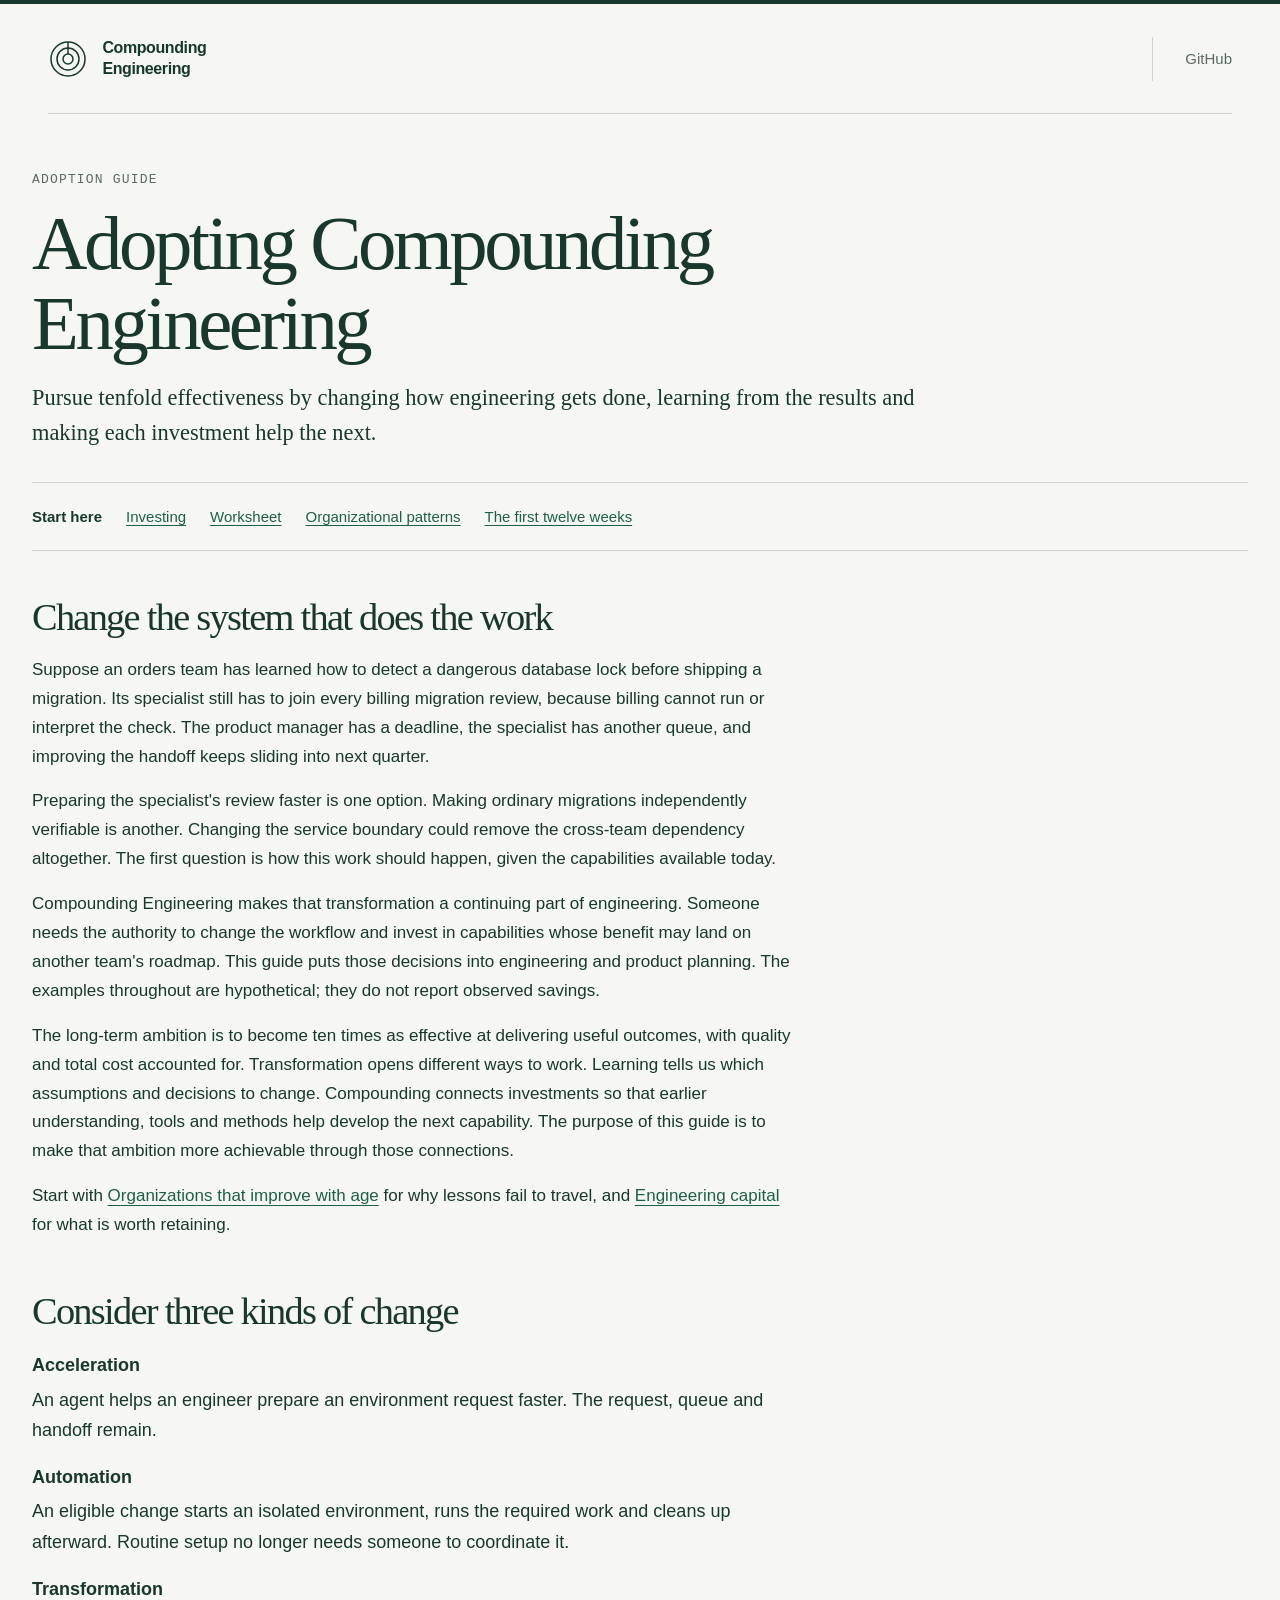
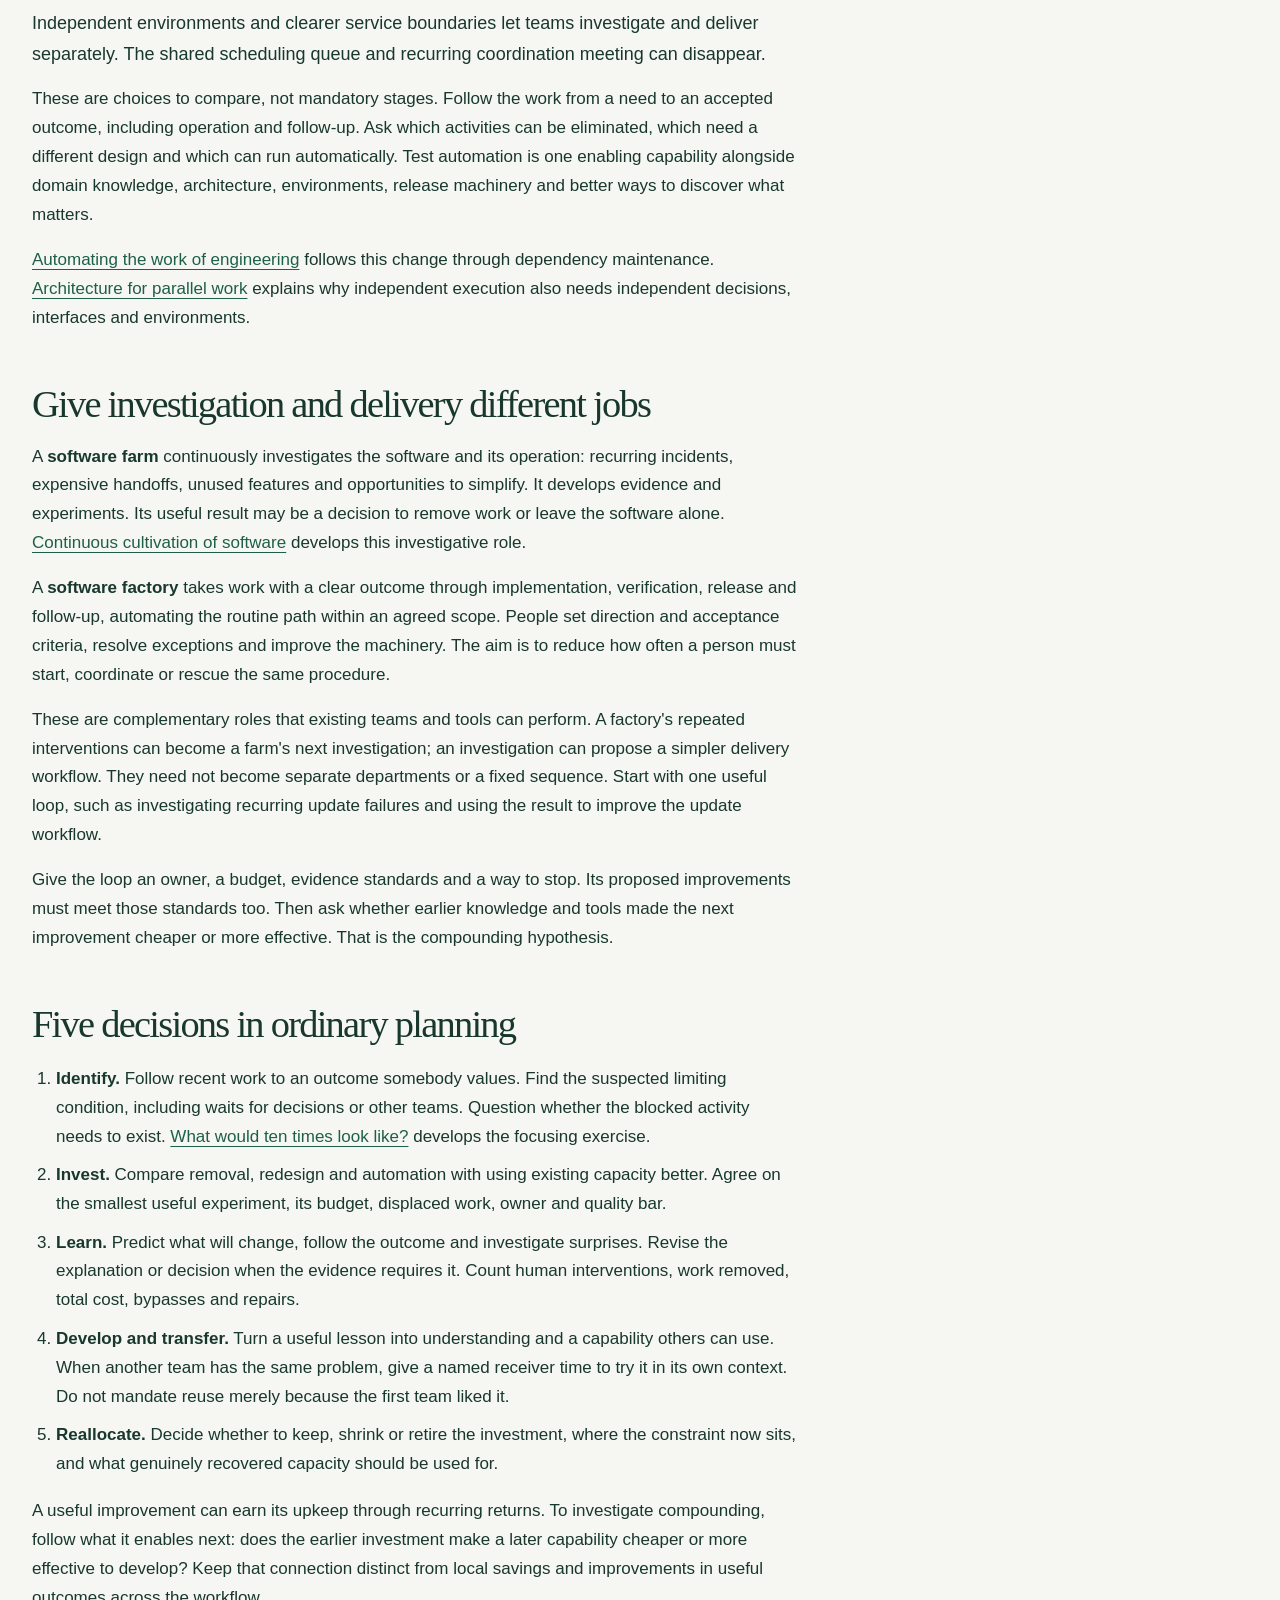
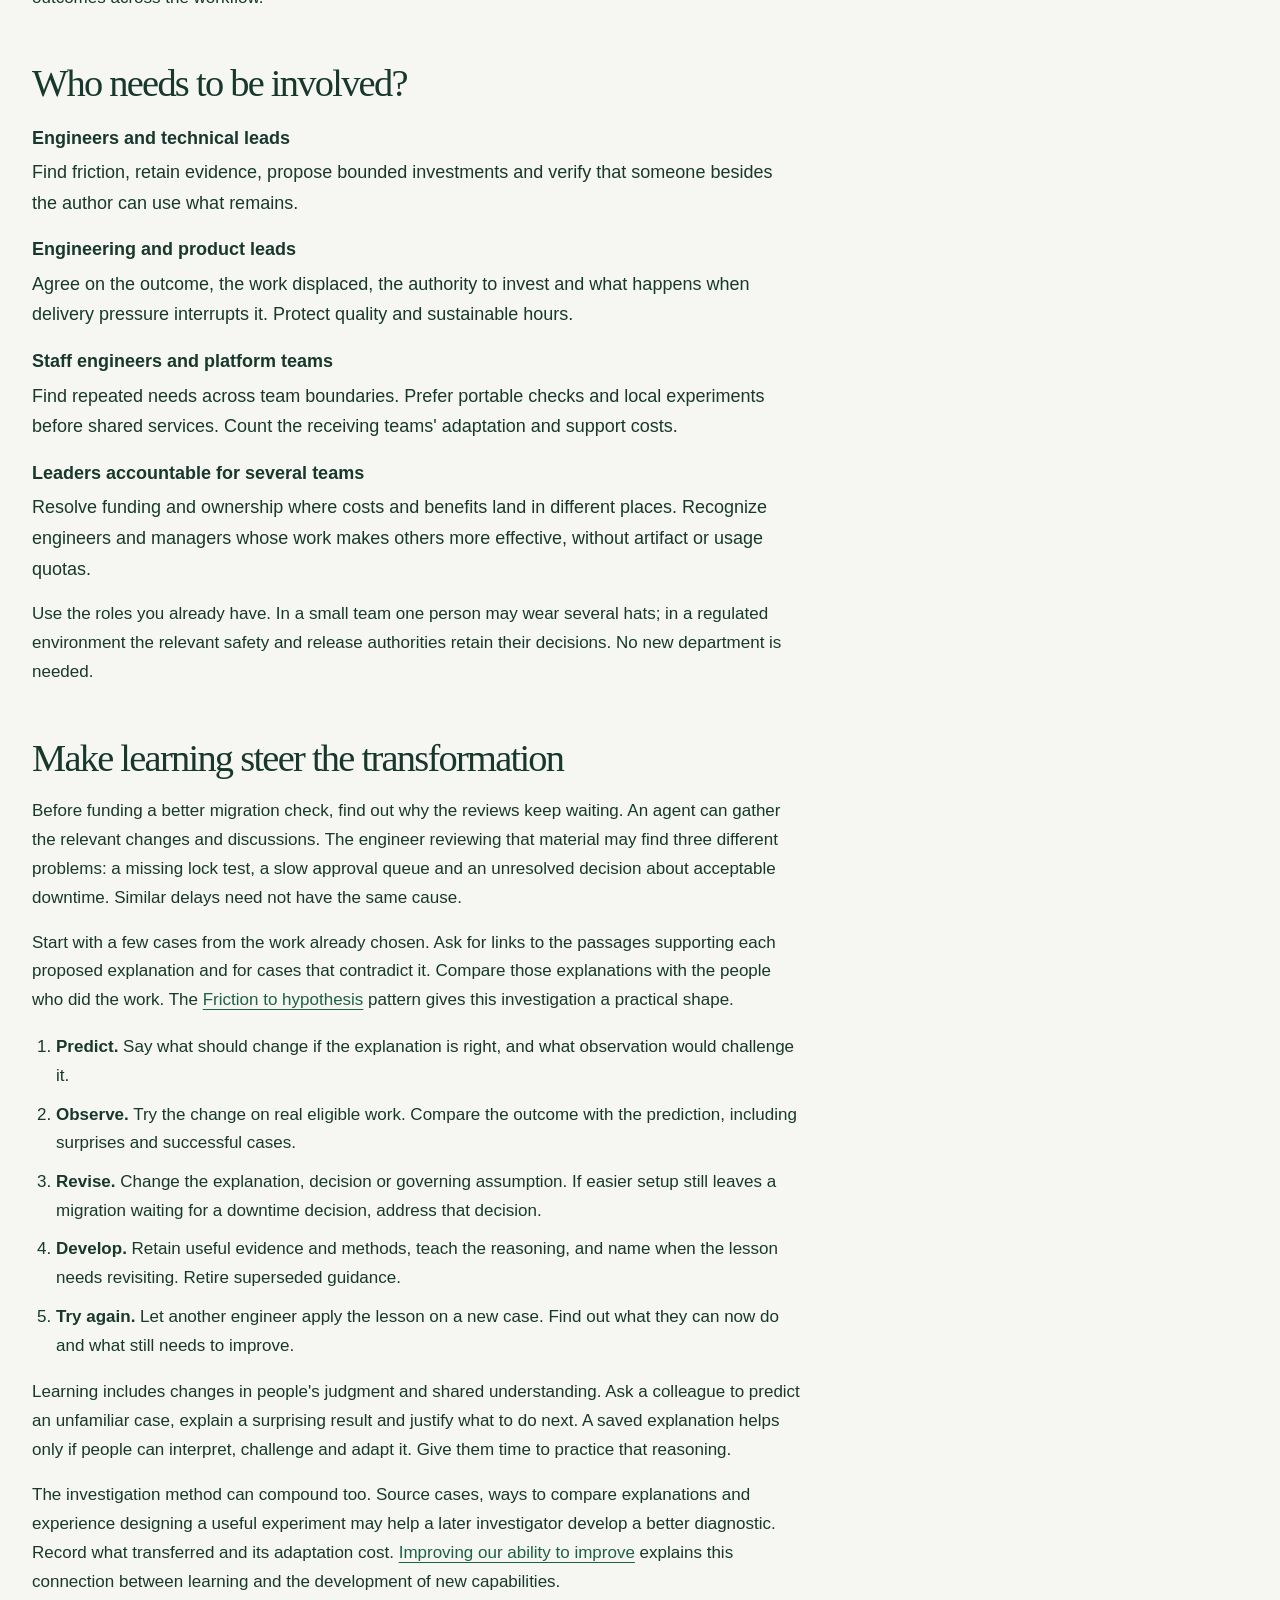
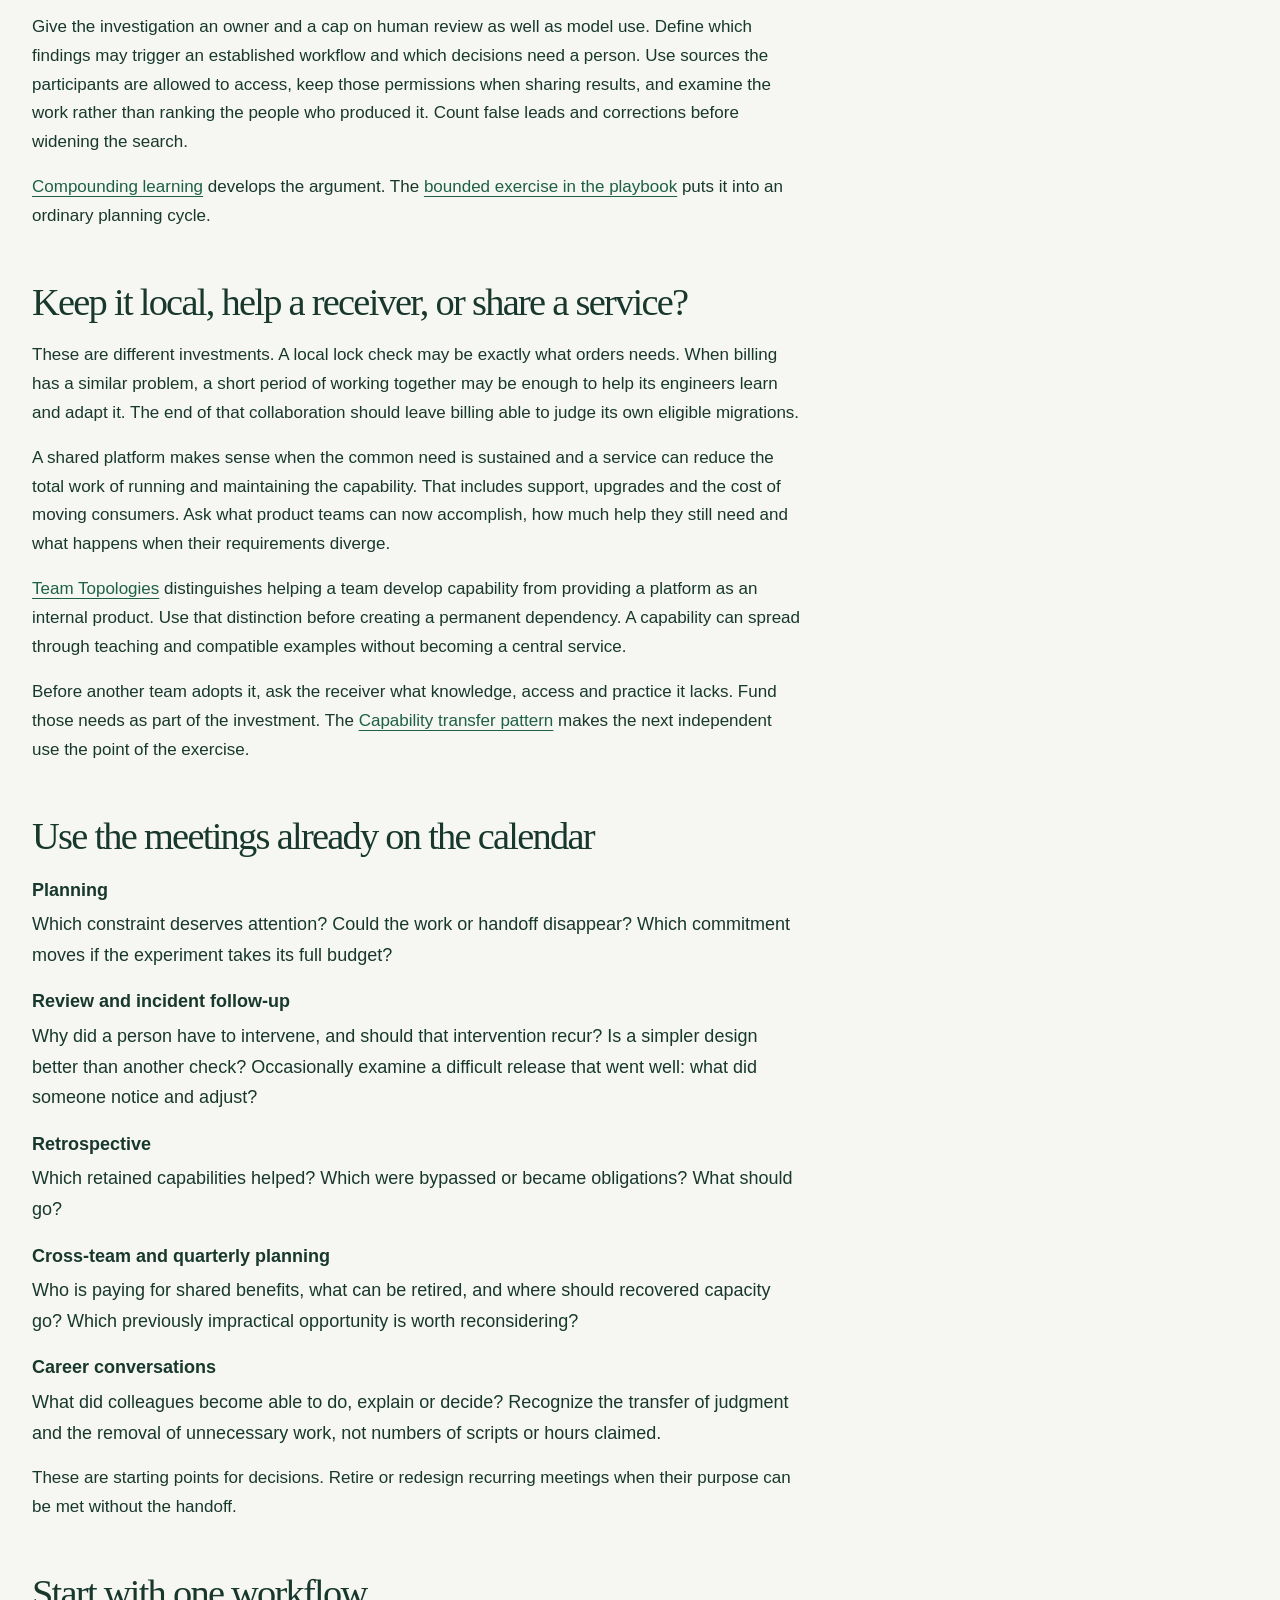
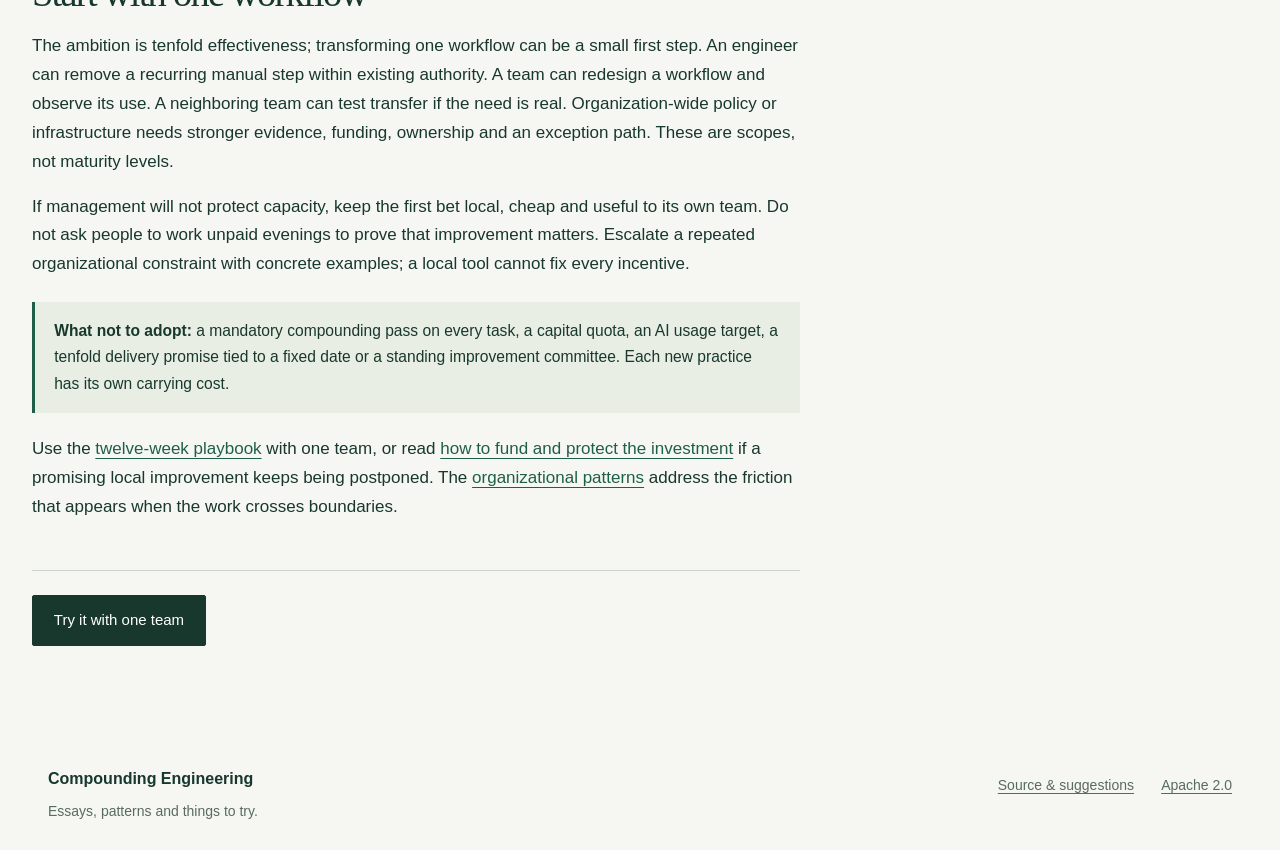
==== commit 1799b1c9: "Connect the tenfold ambition with transformation, learning and compounding" ====
--- a/adoption/index.html
+++ b/adoption/index.html
@@ -5,10 +5,10 @@
   <meta name="viewport" content="width=device-width, initial-scale=1">
   <meta name="theme-color" content="#18382d">
   <title>Adopting Compounding Engineering — Compounding Engineering</title>
-  <meta name="description" content="Transform an engineering workflow: remove its constraints, automate recurring work and reinvest in the next capability.">
+  <meta name="description" content="Pursue tenfold engineering effectiveness through transformation, learning and capabilities that make later investments more effective.">
   <link rel="canonical" href="https://grove.github.io/compounding-engineering/adoption/">
   <link rel="icon" type="image/svg+xml" href="../assets/favicon.svg">
-  <link rel="stylesheet" href="../assets/styles.css">
+  <link rel="stylesheet" href="../assets/styles.css?v=1fba4adf7b82">
   <link rel="stylesheet" href="../assets/adoption.css">
 </head>
 <body>
@@ -20,7 +20,7 @@
     </div>
   </header>
   <main id="main" class="adoption-page" tabindex="-1">
-    <header><p class="eyebrow">Adoption guide</p><h1>Adopting Compounding Engineering</h1><p class="intro">Change how engineering gets done. Remove the constraints, automate recurring work and use what you learn to make the next transformation possible.</p></header>
+    <header><p class="eyebrow">Adoption guide</p><h1>Adopting Compounding Engineering</h1><p class="intro">Pursue tenfold effectiveness by changing how engineering gets done, learning from the results and making each investment help the next.</p></header>
     <nav class="adoption-nav" aria-label="Adoption guide">
       <a href="index.html" aria-current="page">Start here</a>
       <a href="investing.html">Investing</a>
@@ -34,6 +34,7 @@
         <p>Suppose an orders team has learned how to detect a dangerous database lock before shipping a migration. Its specialist still has to join every billing migration review, because billing cannot run or interpret the check. The product manager has a deadline, the specialist has another queue, and improving the handoff keeps sliding into next quarter.</p>
         <p>Preparing the specialist's review faster is one option. Making ordinary migrations independently verifiable is another. Changing the service boundary could remove the cross-team dependency altogether. The first question is how this work should happen, given the capabilities available today.</p>
         <p>Compounding Engineering makes that transformation a continuing part of engineering. Someone needs the authority to change the workflow and invest in capabilities whose benefit may land on another team's roadmap. This guide puts those decisions into engineering and product planning. The examples throughout are hypothetical; they do not report observed savings.</p>
+        <p>The long-term ambition is to become ten times as effective at delivering useful outcomes, with quality and total cost accounted for. Transformation opens different ways to work. Learning tells us which assumptions and decisions to change. Compounding connects investments so that earlier understanding, tools and methods help develop the next capability. The purpose of this guide is to make that ambition more achievable through those connections.</p>
         <p>Start with <a href="https://grove.github.io/engineering-that-compounds/essays/organizations-that-improve-with-age.html">Organizations that improve with age</a> for why lessons fail to travel, and <a href="https://grove.github.io/engineering-that-compounds/essays/engineering-capital.html">Engineering capital</a> for what is worth retaining.</p>
       </section>
       <section id="redesign-the-work">
@@ -58,11 +59,11 @@
         <ol>
           <li><strong>Identify.</strong> Follow recent work to an outcome somebody values. Find the suspected limiting condition, including waits for decisions or other teams. Question whether the blocked activity needs to exist. <a href="https://grove.github.io/engineering-that-compounds/essays/what-would-ten-times-look-like.html">What would ten times look like?</a> develops the focusing exercise.</li>
           <li><strong>Invest.</strong> Compare removal, redesign and automation with using existing capacity better. Agree on the smallest useful experiment, its budget, displaced work, owner and quality bar.</li>
-          <li><strong>Observe.</strong> Follow subsequent work through acceptance and operation. Count human interventions, work removed, total cost, bypasses and repairs. Keep local savings, delivery outcomes and evidence of a later capability becoming easier to build separate.</li>
-          <li><strong>Transfer.</strong> When another team has the same problem, give a named receiver time to try the capability in its own context. Do not mandate reuse merely because the first team liked it.</li>
+          <li><strong>Learn.</strong> Predict what will change, follow the outcome and investigate surprises. Revise the explanation or decision when the evidence requires it. Count human interventions, work removed, total cost, bypasses and repairs.</li>
+          <li><strong>Develop and transfer.</strong> Turn a useful lesson into understanding and a capability others can use. When another team has the same problem, give a named receiver time to try it in its own context. Do not mandate reuse merely because the first team liked it.</li>
           <li><strong>Reallocate.</strong> Decide whether to keep, shrink or retire the investment, where the constraint now sits, and what genuinely recovered capacity should be used for.</li>
         </ol>
-        <p>The decisions can repeat without compounding. A useful check that earns its upkeep is enough. A compounding claim requires evidence of a connection to a later capability.</p>
+        <p>A useful improvement can earn its upkeep through recurring returns. To investigate compounding, follow what it enables next: does the earlier investment make a later capability cheaper or more effective to develop? Keep that connection distinct from local savings and improvements in useful outcomes across the workflow.</p>
       </section>
       <section>
         <h2>Who needs to be involved?</h2>
@@ -75,11 +76,18 @@
         <p>Use the roles you already have. In a small team one person may wear several hats; in a regulated environment the relevant safety and release authorities retain their decisions. No new department is needed.</p>
       </section>
       <section id="learning-from-the-work">
-        <h2>Use AI to investigate a recurring difficulty</h2>
+        <h2>Make learning steer the transformation</h2>
         <p>Before funding a better migration check, find out why the reviews keep waiting. An agent can gather the relevant changes and discussions. The engineer reviewing that material may find three different problems: a missing lock test, a slow approval queue and an unresolved decision about acceptable downtime. Similar delays need not have the same cause.</p>
         <p>Start with a few cases from the work already chosen. Ask for links to the passages supporting each proposed explanation and for cases that contradict it. Compare those explanations with the people who did the work. The <a href="https://grove.github.io/patterns-of-compounding-engineering/patterns/friction-to-hypothesis.html">Friction to hypothesis</a> pattern gives this investigation a practical shape.</p>
-        <p>Suppose the team suspects that setting up the lock test causes the wait. Let an engineer try a prepared scenario on an eligible migration, keeping the acceptance standard fixed. If the wait is still for someone to decide the downtime allowance, better fixtures have not resolved it. Record that result in the existing issue and bring the decision to its owner.</p>
-        <p>Keep the question, source cases, result and its limits in the existing issue. A reviewed test, a narrower rule or a decision to stop may be sufficient.</p>
+        <ol>
+          <li><strong>Predict.</strong> Say what should change if the explanation is right, and what observation would challenge it.</li>
+          <li><strong>Observe.</strong> Try the change on real eligible work. Compare the outcome with the prediction, including surprises and successful cases.</li>
+          <li><strong>Revise.</strong> Change the explanation, decision or governing assumption. If easier setup still leaves a migration waiting for a downtime decision, address that decision.</li>
+          <li><strong>Develop.</strong> Retain useful evidence and methods, teach the reasoning, and name when the lesson needs revisiting. Retire superseded guidance.</li>
+          <li><strong>Try again.</strong> Let another engineer apply the lesson on a new case. Find out what they can now do and what still needs to improve.</li>
+        </ol>
+        <p>Learning includes changes in people's judgment and shared understanding. Ask a colleague to predict an unfamiliar case, explain a surprising result and justify what to do next. A saved explanation helps only if people can interpret, challenge and adapt it. Give them time to practice that reasoning.</p>
+        <p>The investigation method can compound too. Source cases, ways to compare explanations and experience designing a useful experiment may help a later investigator develop a better diagnostic. Record what transferred and its adaptation cost. <a href="https://grove.github.io/engineering-that-compounds/essays/improving-our-ability-to-improve.html">Improving our ability to improve</a> explains this connection between learning and the development of new capabilities.</p>
         <p>Give the investigation an owner and a cap on human review as well as model use. Define which findings may trigger an established workflow and which decisions need a person. Use sources the participants are allowed to access, keep those permissions when sharing results, and examine the work rather than ranking the people who produced it. Count false leads and corrections before widening the search.</p>
         <p><a href="https://grove.github.io/engineering-that-compounds/essays/compounding-learning.html">Compounding learning</a> develops the argument. The <a href="first-twelve-weeks.html#ai-assisted-investigation">bounded exercise in the playbook</a> puts it into an ordinary planning cycle.</p>
       </section>
@@ -103,9 +111,9 @@
       </section>
       <section>
         <h2>Start with one workflow</h2>
-        <p>The ambition is to transform how engineering is performed; the first experiment can be small. An engineer can remove a recurring manual step within existing authority. A team can redesign a workflow and observe its use. A neighboring team can test transfer if the need is real. Organization-wide policy or infrastructure needs stronger evidence, funding, ownership and an exception path. These are scopes, not maturity levels.</p>
+        <p>The ambition is tenfold effectiveness; transforming one workflow can be a small first step. An engineer can remove a recurring manual step within existing authority. A team can redesign a workflow and observe its use. A neighboring team can test transfer if the need is real. Organization-wide policy or infrastructure needs stronger evidence, funding, ownership and an exception path. These are scopes, not maturity levels.</p>
         <p>If management will not protect capacity, keep the first bet local, cheap and useful to its own team. Do not ask people to work unpaid evenings to prove that improvement matters. Escalate a repeated organizational constraint with concrete examples; a local tool cannot fix every incentive.</p>
-        <div class="note"><p><strong>What not to adopt:</strong> a mandatory compounding pass on every task, a capital quota, an AI usage target, an organization-wide tenfold productivity commitment or a standing improvement committee. Each new practice has its own carrying cost.</p></div>
+        <div class="note"><p><strong>What not to adopt:</strong> a mandatory compounding pass on every task, a capital quota, an AI usage target, a tenfold delivery promise tied to a fixed date or a standing improvement committee. Each new practice has its own carrying cost.</p></div>
         <p>Use the <a href="first-twelve-weeks.html">twelve-week playbook</a> with one team, or read <a href="investing.html">how to fund and protect the investment</a> if a promising local improvement keeps being postponed. The <a href="patterns.html">organizational patterns</a> address the friction that appears when the work crosses boundaries.</p>
       </section>
       <p class="next-page"><a class="button" href="first-twelve-weeks.html">Try it with one team</a></p>
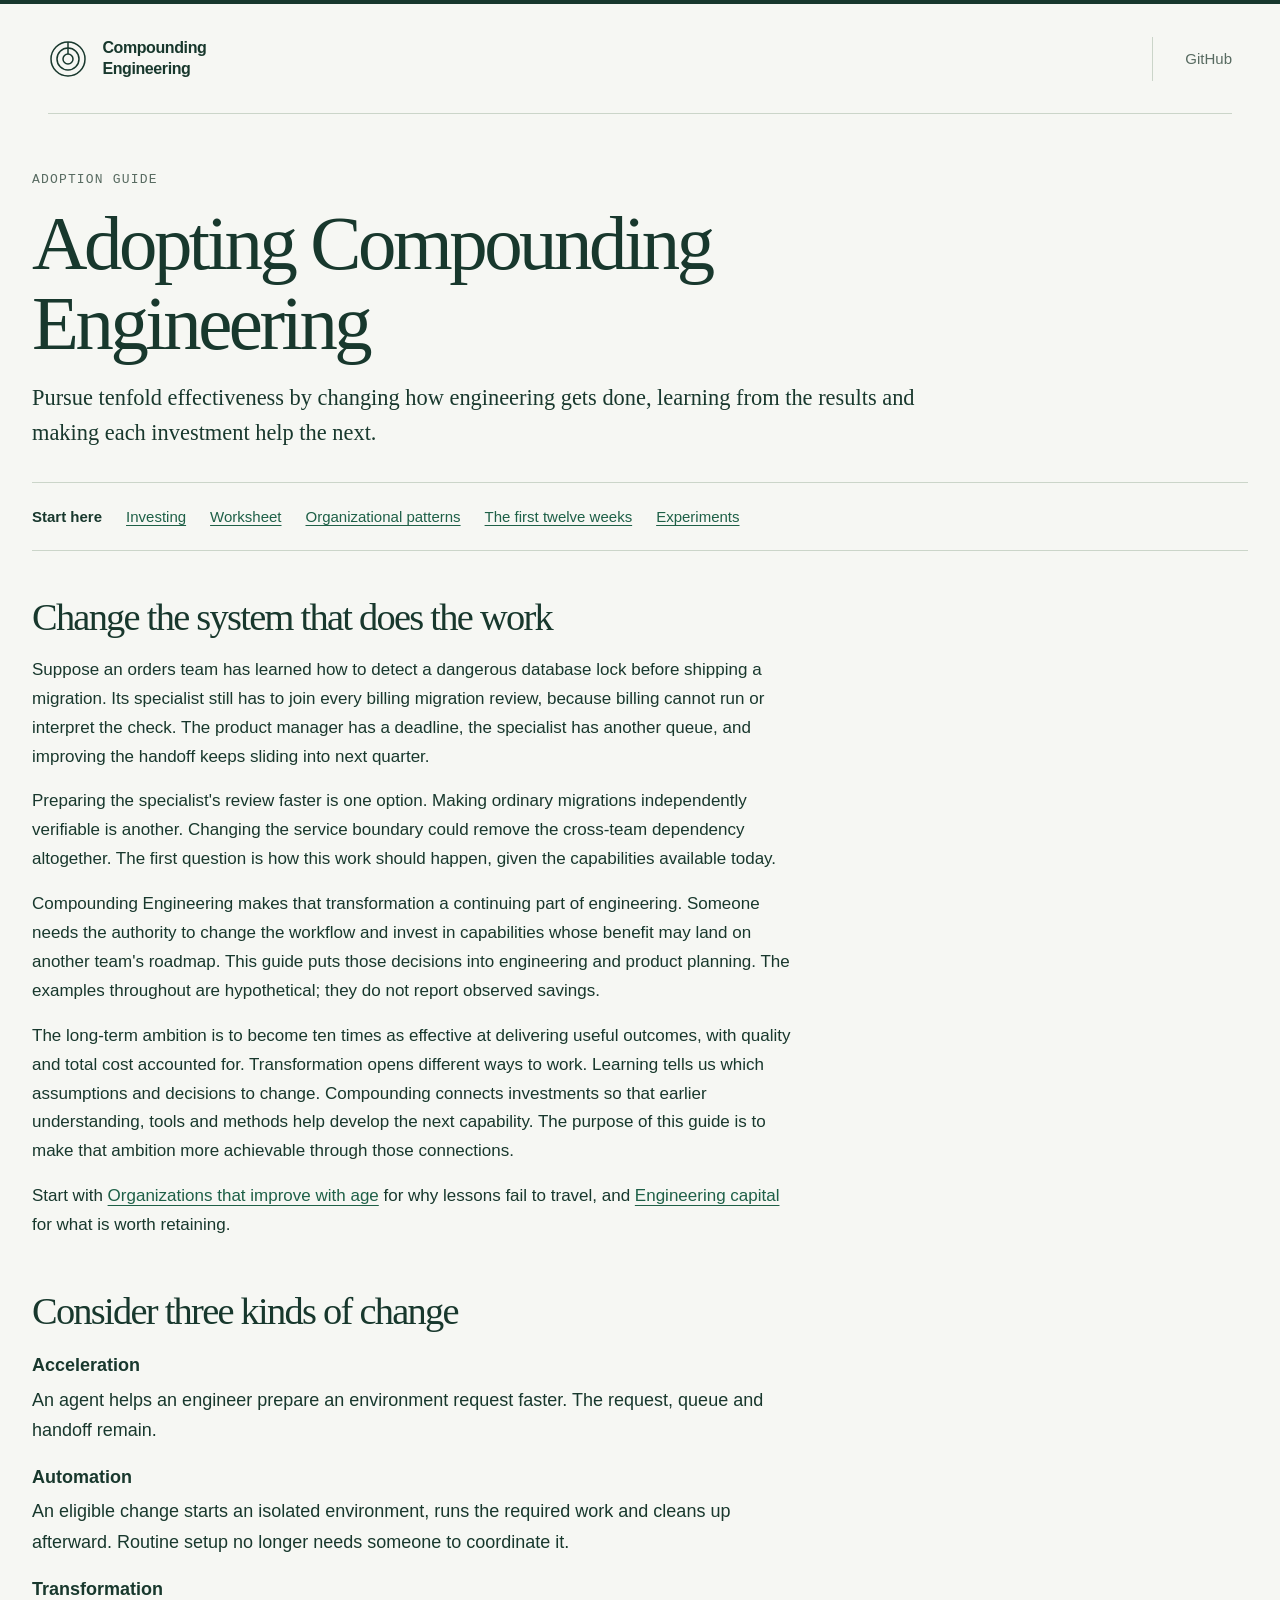
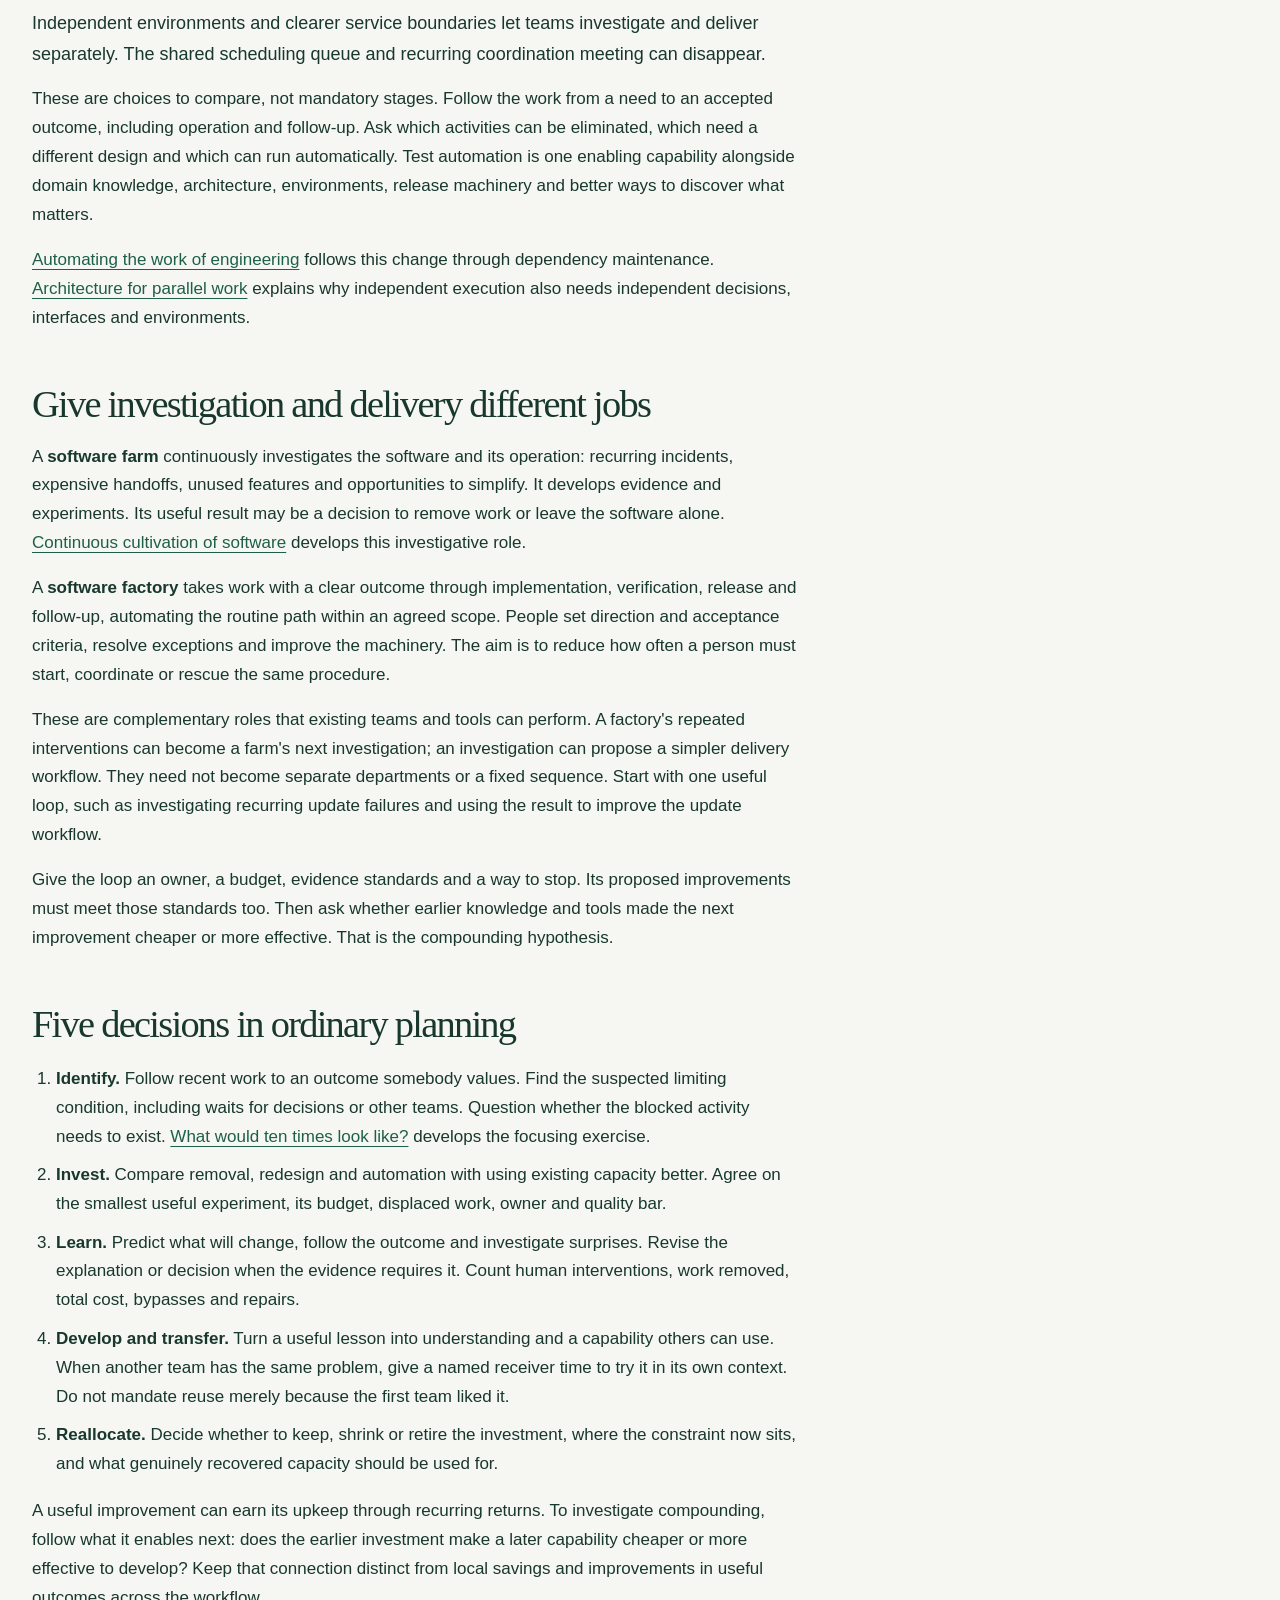
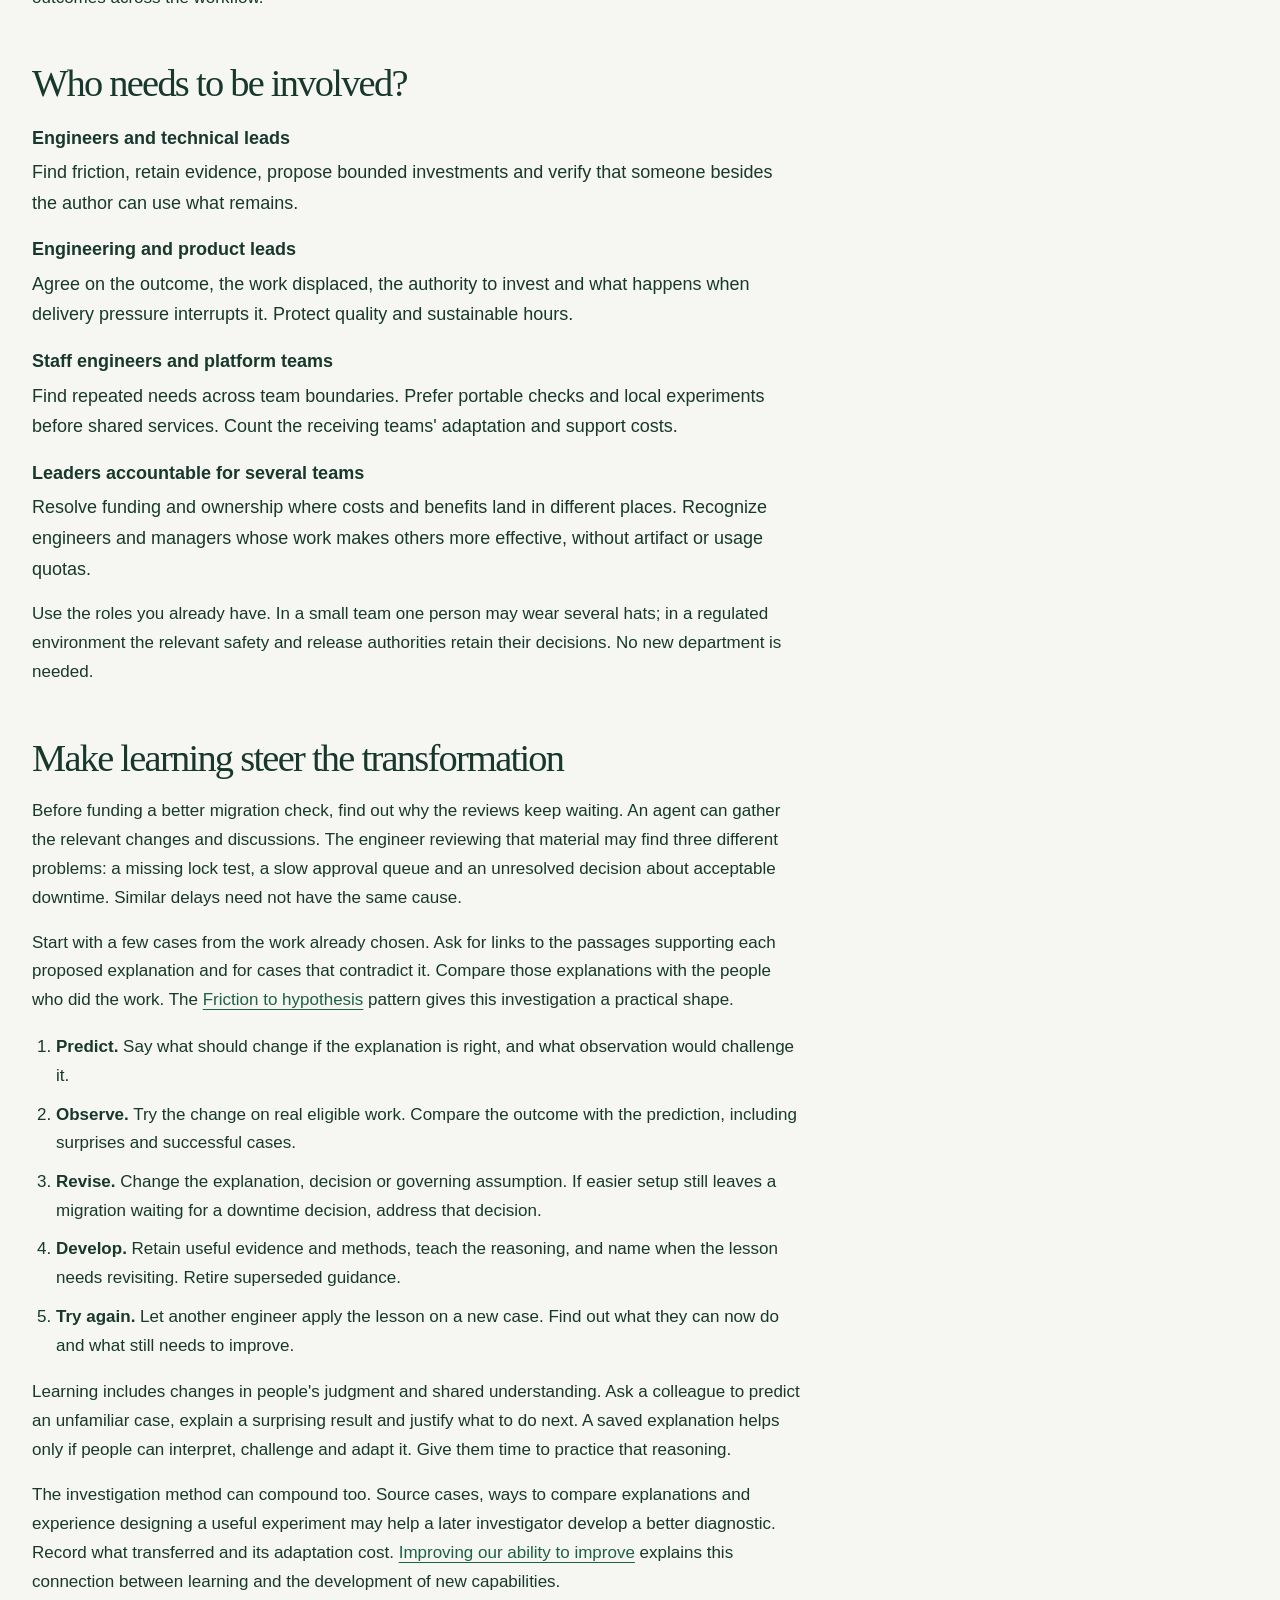
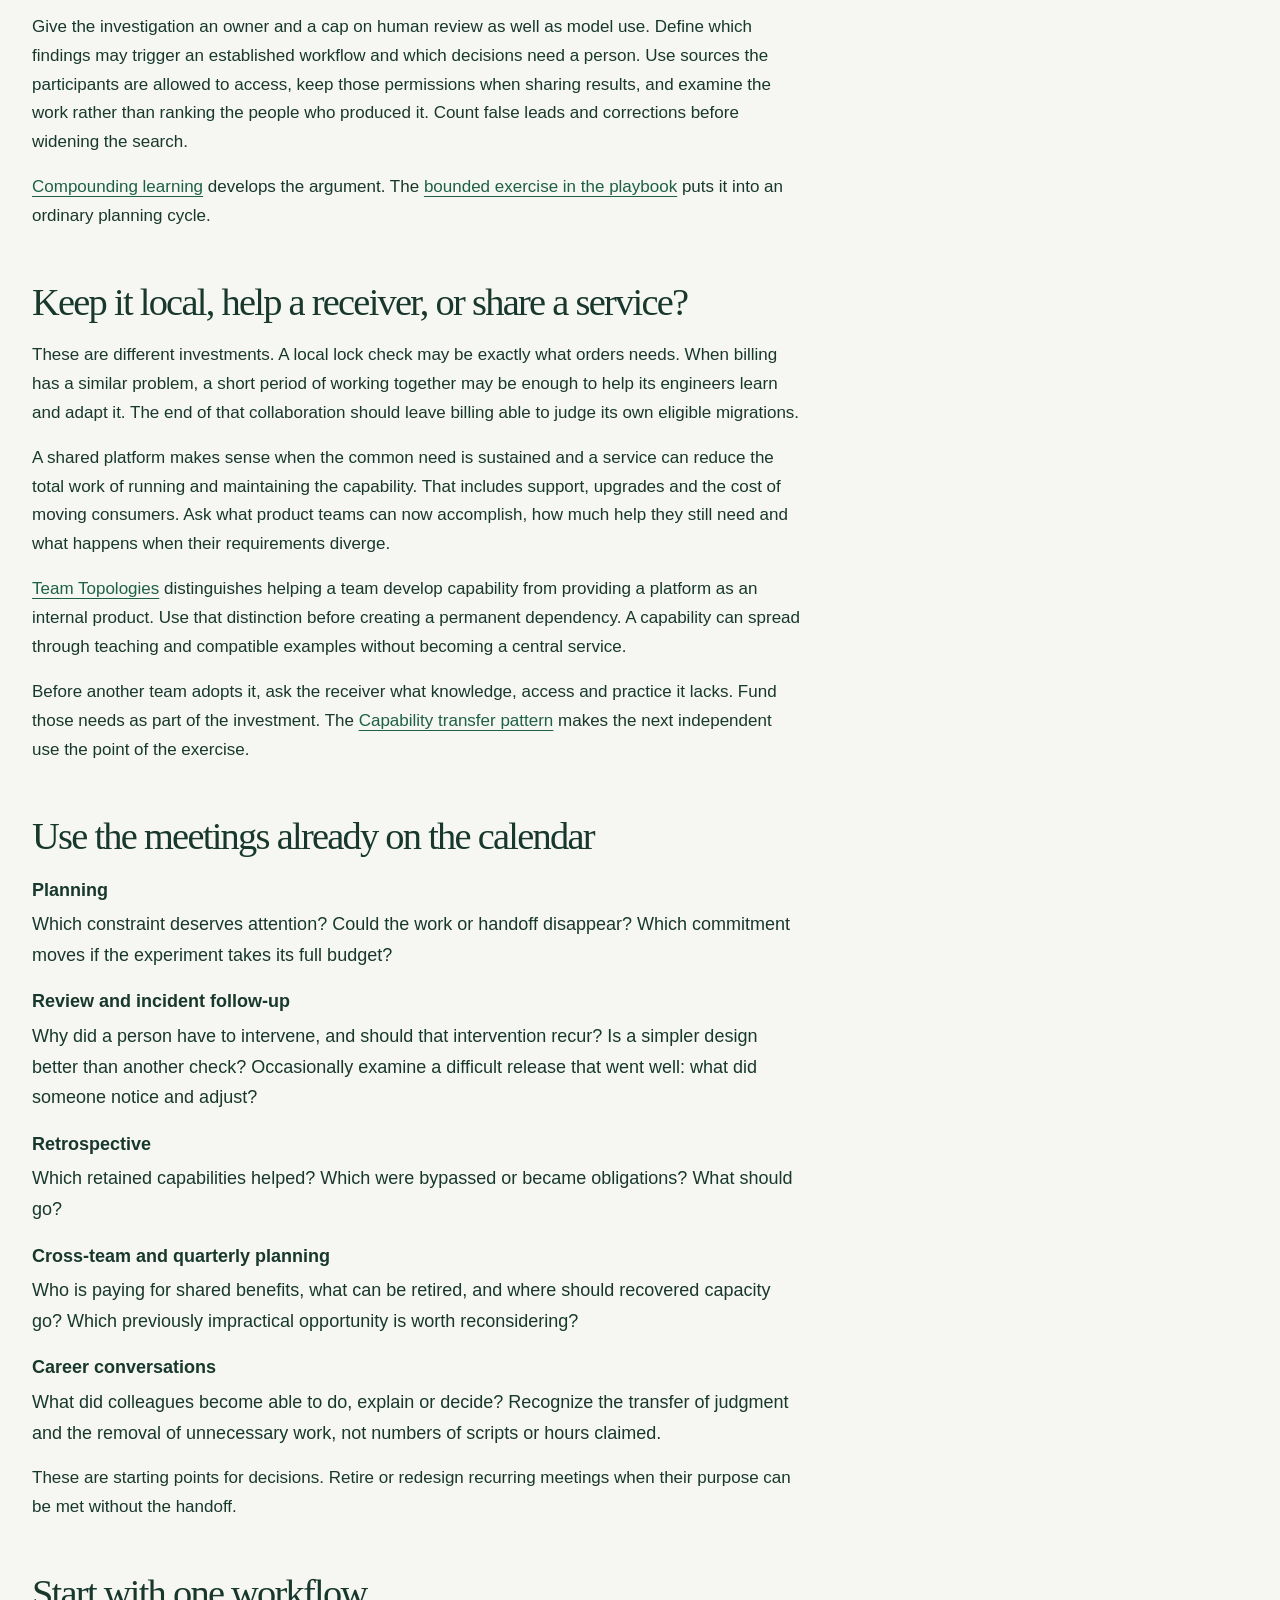
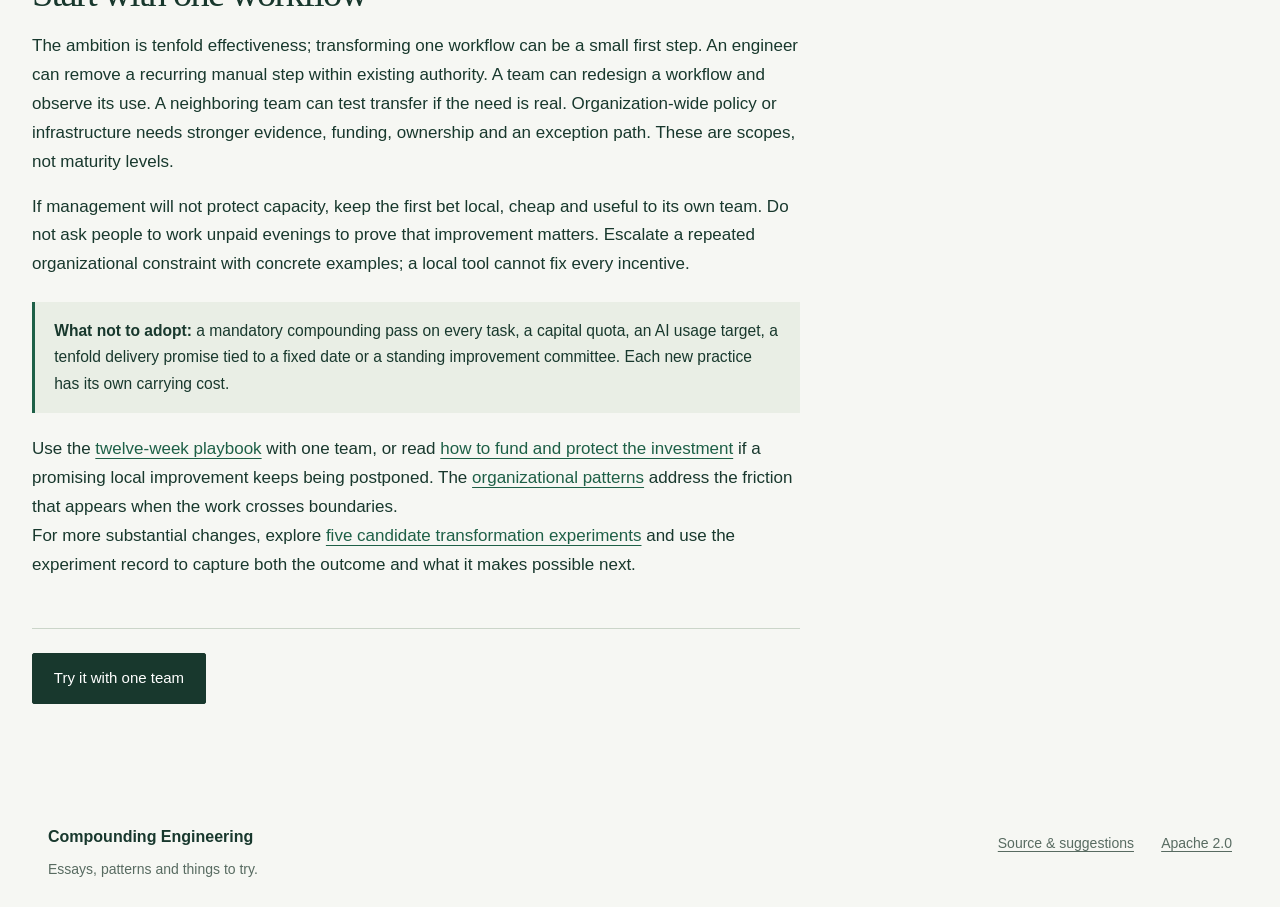
==== commit affb23cf: "Connect adoption guide to transformation experiments" ====
--- a/adoption/index.html
+++ b/adoption/index.html
@@ -27,6 +27,7 @@
       <a href="investment-canvas.html">Worksheet</a>
       <a href="patterns.html">Organizational patterns</a>
       <a href="first-twelve-weeks.html">The first twelve weeks</a>
+      <a href="experiments.html">Experiments</a>
     </nav>
     <article class="adoption-body">
       <section>
@@ -116,6 +117,7 @@
         <div class="note"><p><strong>What not to adopt:</strong> a mandatory compounding pass on every task, a capital quota, an AI usage target, a tenfold delivery promise tied to a fixed date or a standing improvement committee. Each new practice has its own carrying cost.</p></div>
         <p>Use the <a href="first-twelve-weeks.html">twelve-week playbook</a> with one team, or read <a href="investing.html">how to fund and protect the investment</a> if a promising local improvement keeps being postponed. The <a href="patterns.html">organizational patterns</a> address the friction that appears when the work crosses boundaries.</p>
       </section>
+      <p>For more substantial changes, explore <a href="experiments.html">five candidate transformation experiments</a> and use the experiment record to capture both the outcome and what it makes possible next.</p>
       <p class="next-page"><a class="button" href="first-twelve-weeks.html">Try it with one team</a></p>
     </article>
   </main>
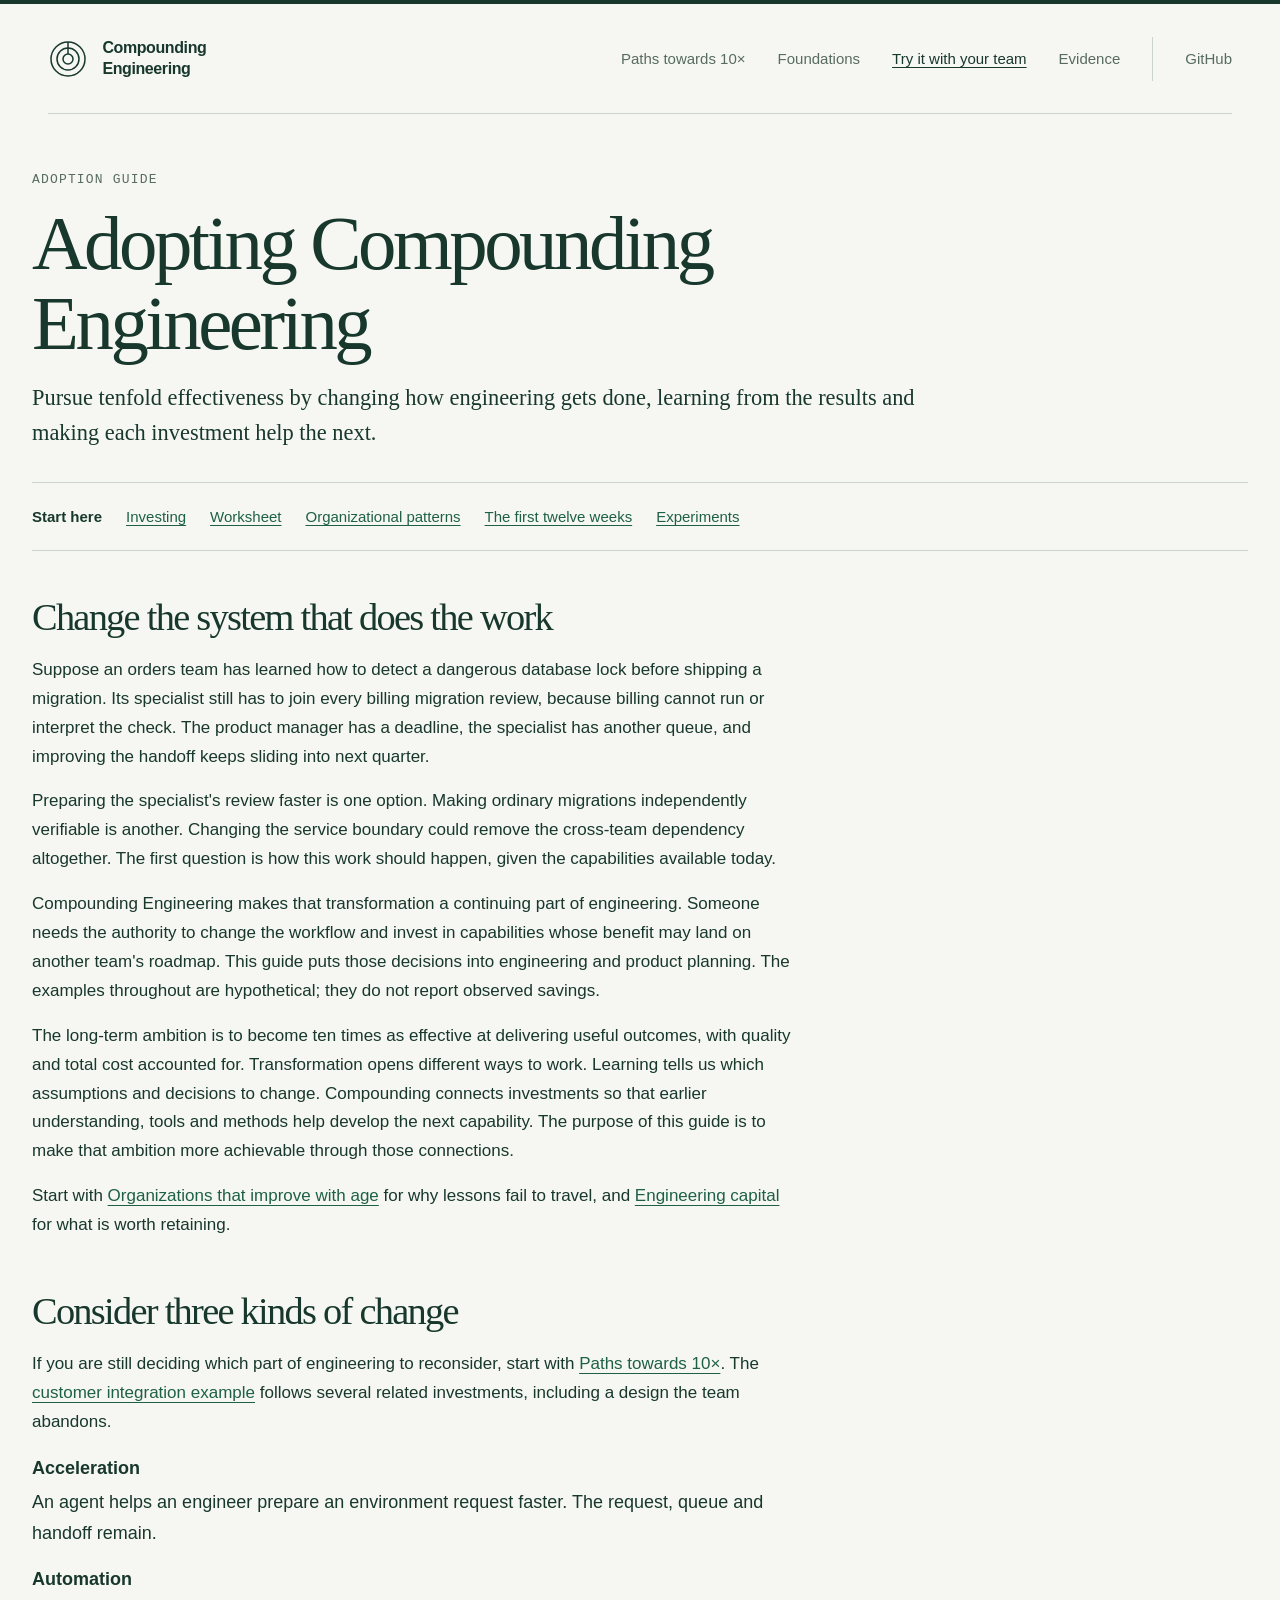
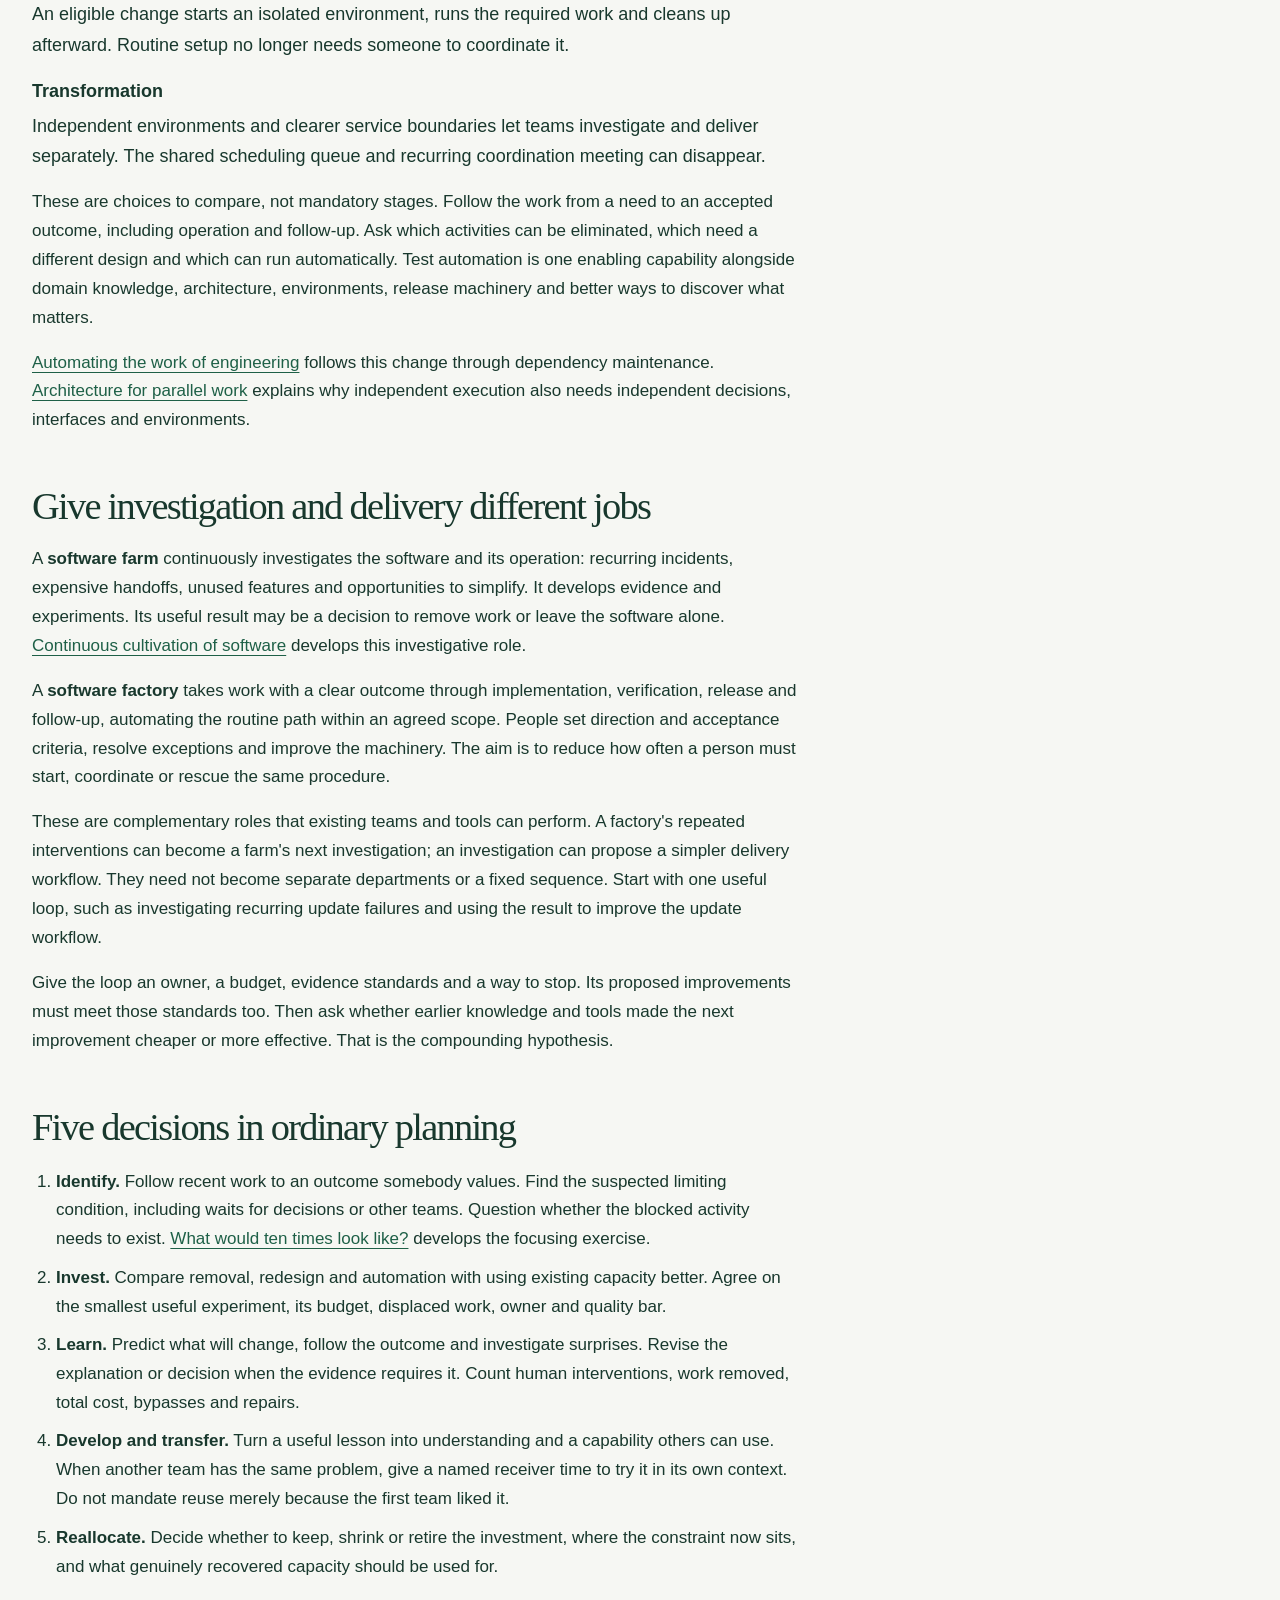
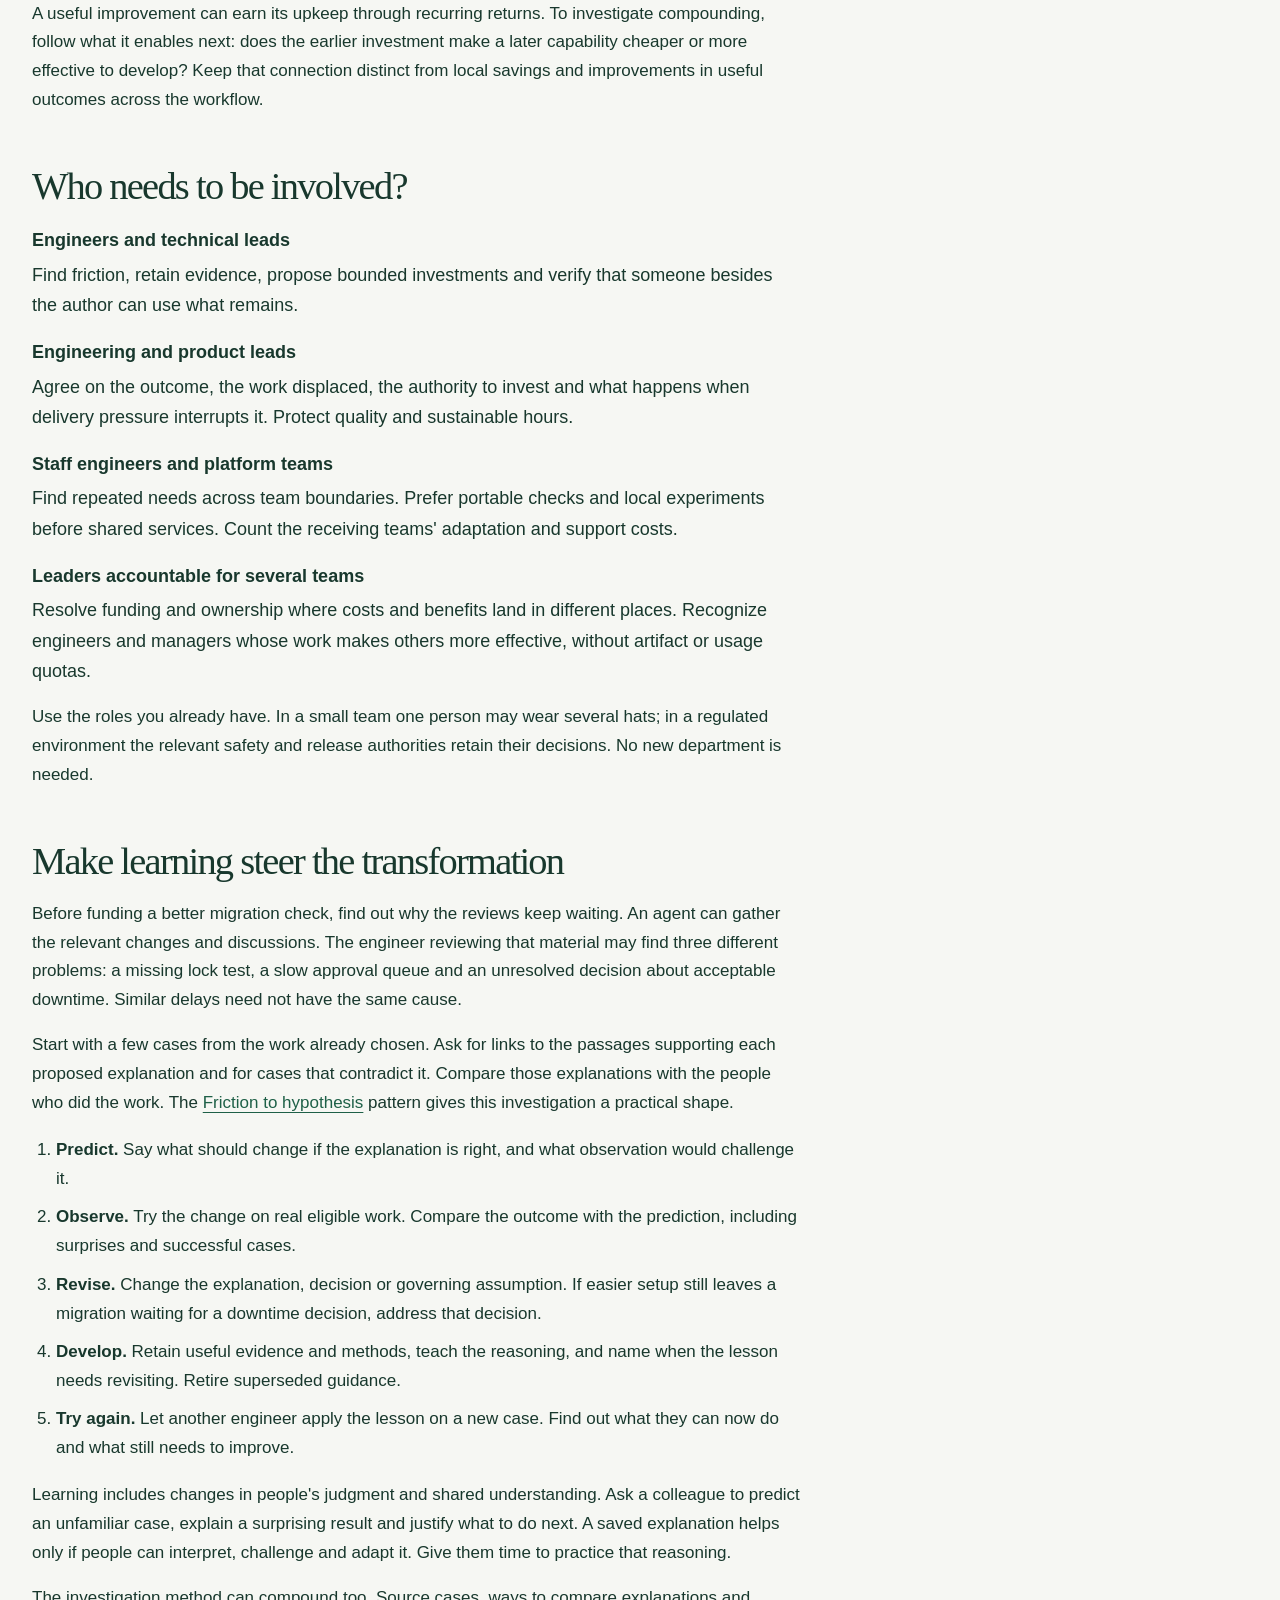
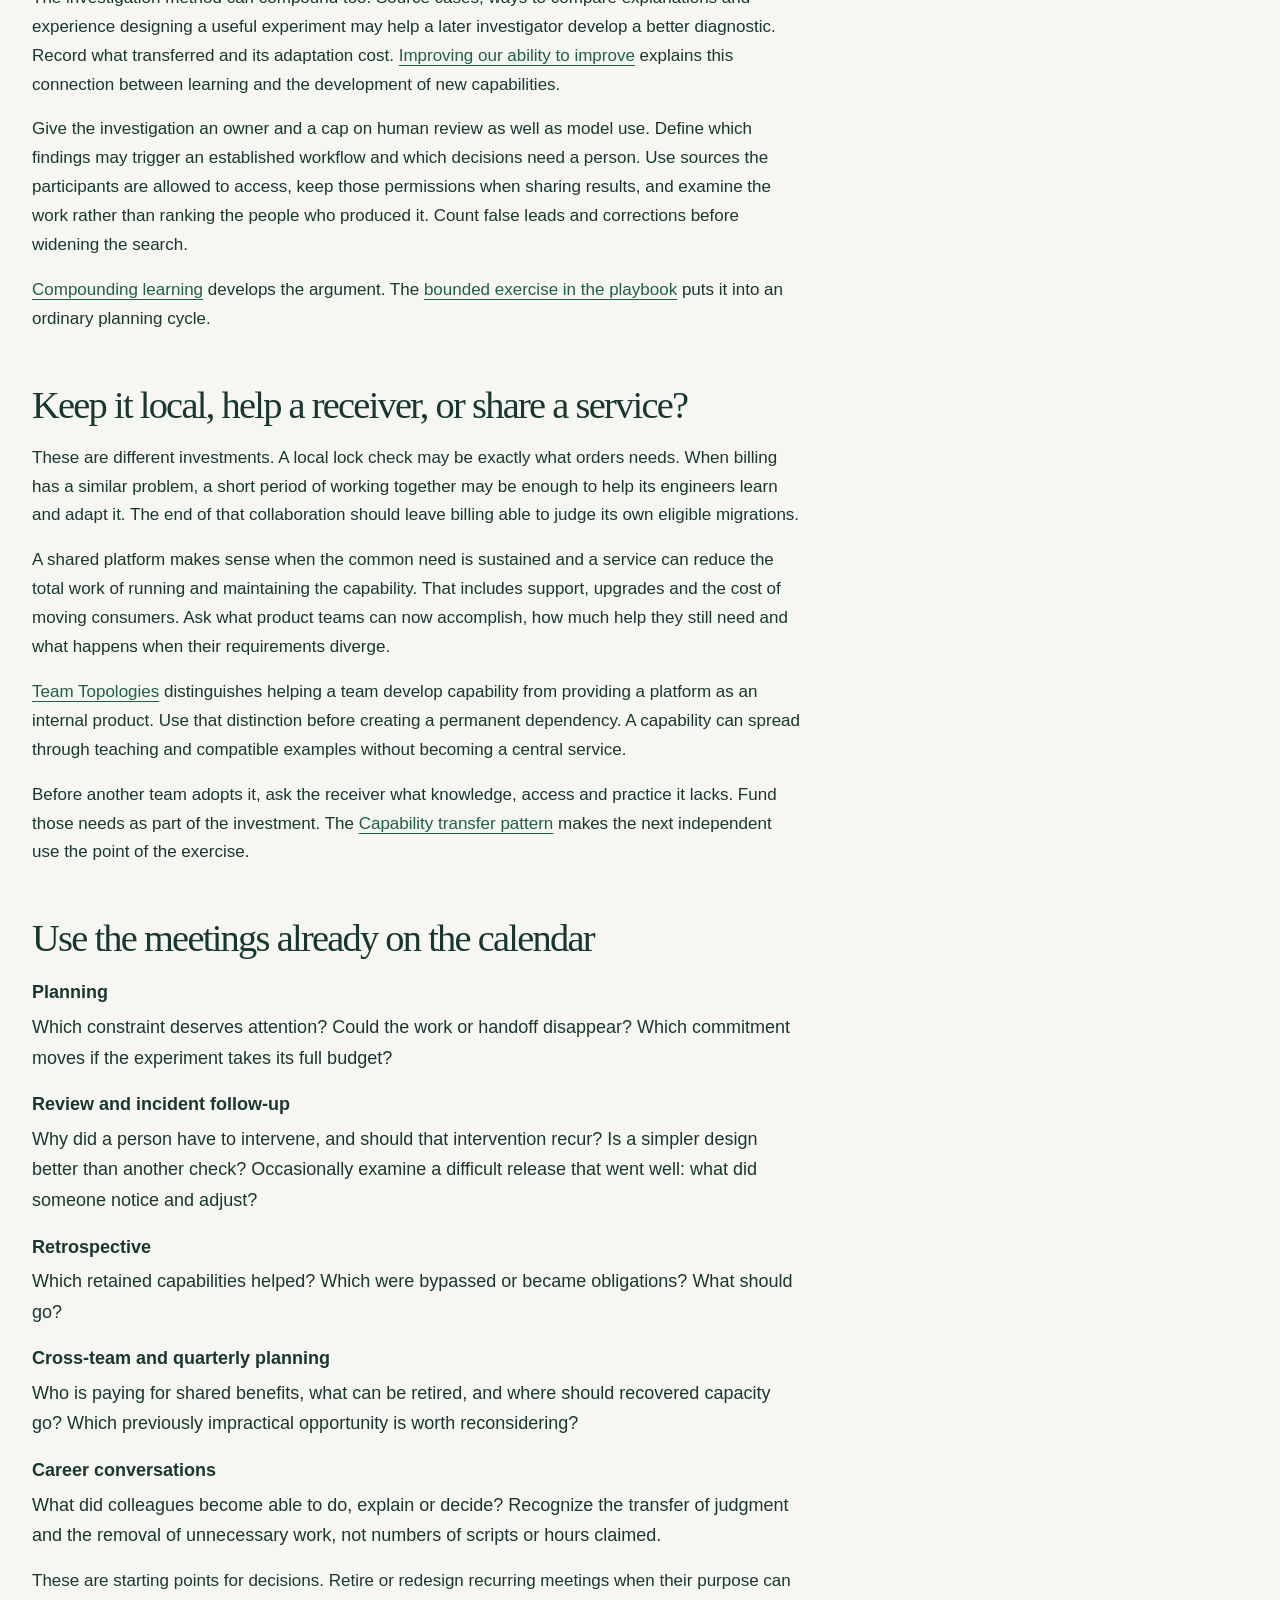
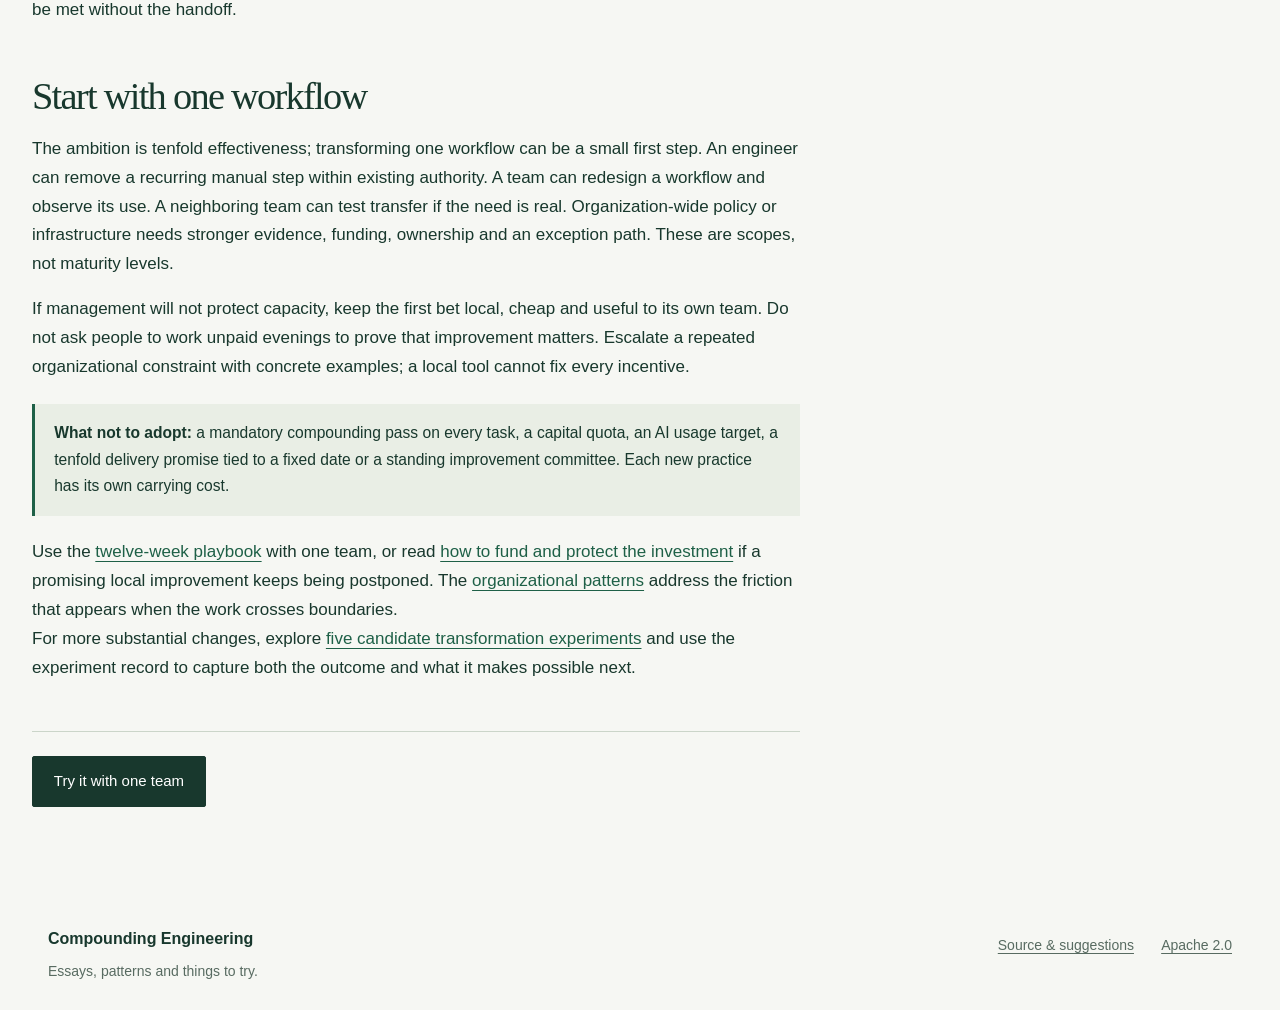
==== commit 1e532b32: "Make the publication clearer and connect practical paths to 10x" ====
--- a/adoption/index.html
+++ b/adoption/index.html
@@ -8,7 +8,7 @@
   <meta name="description" content="Pursue tenfold engineering effectiveness through transformation, learning and capabilities that make later investments more effective.">
   <link rel="canonical" href="https://grove.github.io/compounding-engineering/adoption/">
   <link rel="icon" type="image/svg+xml" href="../assets/favicon.svg">
-  <link rel="stylesheet" href="../assets/styles.css?v=1fba4adf7b82">
+  <link rel="stylesheet" href="../assets/styles.css?v=20261128">
   <link rel="stylesheet" href="../assets/adoption.css">
 </head>
 <body>
@@ -16,6 +16,7 @@
   <header class="masthead">
     <div class="shell header-inner">
       <a class="brand" href="../" aria-label="Compounding Engineering home"><svg class="brand-mark" viewBox="0 0 40 40" width="40" height="40" aria-hidden="true"><circle cx="20" cy="20" r="17"/><circle cx="20" cy="20" r="11"/><circle cx="20" cy="20" r="5"/><path d="M20 3v12"/></svg><span>Compounding<br>Engineering</span></a>
+      <nav class="main-nav" aria-label="Main navigation"><a href="../paths/">Paths towards 10×</a><a href="../foundations.html">Foundations</a><a href="../adoption/" aria-current="page">Try it with your team</a><a href="../evidence.html">Evidence</a></nav>
       <a class="header-source" href="https://github.com/grove/compounding-engineering">GitHub</a>
     </div>
   </header>
@@ -40,6 +41,7 @@
       </section>
       <section id="redesign-the-work">
         <h2>Consider three kinds of change</h2>
+        <p>If you are still deciding which part of engineering to reconsider, start with <a href="../paths/">Paths towards 10×</a>. The <a href="../paths/customer-integrations.html">customer integration example</a> follows several related investments, including a design the team abandons.</p>
         <dl>
           <dt>Acceleration</dt><dd>An agent helps an engineer prepare an environment request faster. The request, queue and handoff remain.</dd>
           <dt>Automation</dt><dd>An eligible change starts an isolated environment, runs the required work and cleans up afterward. Routine setup no longer needs someone to coordinate it.</dd>
--- a/assets/styles.css
+++ b/assets/styles.css
@@ -52,7 +52,7 @@
 .hero .eyebrow { margin-bottom: 1.7rem; }
 h1 { font-size: clamp(4.5rem, 7.5vw, 7rem); line-height: .99; }
 h1 em { color: var(--green); }
-.hero h1 { font-size: clamp(3.1rem, 5.8vw, 5.5rem); line-height: 1.04; }
+.hero h1 { font-size: clamp(2.8rem, 4.5vw, 4.35rem); line-height: 1.08; }
 .hero-lede { max-width: 27em; margin-top: 1.7rem; font: 1.4rem/1.5 var(--serif); letter-spacing: -.012em; }
 .hero-intro { max-width: 32em; color: var(--muted); font-size: 1rem; line-height: 1.75; margin-top: 1rem; }
 .hero-actions { display: flex; align-items: center; flex-wrap: wrap; gap: 1.5rem; margin-top: 2rem; }
@@ -98,9 +98,28 @@
 .operating-models-grid h3 { font-size: 1.8rem; line-height: 1.3; margin-block: .6rem 1rem; }
 .operating-models-grid p:not(.eyebrow) { font-size: 1.0625rem; color: var(--muted); }
 .operating-models-grid .text-link { margin-top: 1rem; }
+.mechanism-grid { display: grid; grid-template-columns: repeat(3, minmax(0, 1fr)); gap: 2rem 3rem; }
+.mechanism-grid article { border-top: 1px solid var(--line); padding-top: 1.2rem; }
+.mechanism-grid h3 { font-size: 1.65rem; line-height: 1.3; margin-bottom: .65rem; }
+.mechanism-grid p, .section-followup { font-size: 1.0625rem; color: var(--muted); }
+.section-followup { max-width: 52rem; margin-top: 2rem; }
+.section-followup a { color: var(--green); }
+.collection-reading-list { display: grid; grid-template-columns: repeat(3, minmax(0, 1fr)); gap: 2.5rem; }
+.collection-reading-list h3 { font-size: 1.7rem; line-height: 1.3; margin-block: .7rem 1rem; }
+.collection-reading-list p:not(.eyebrow) { font-size: 1.0625rem; color: var(--muted); }
+.example-caption { margin-top: .5rem; color: var(--muted); font-size: .875rem; }
+.example-intro { padding-block: 2rem; max-width: 54rem; font-size: 1rem; }
+.example-intro p { margin-top: 1rem; }
+.example-page h1 { font-size: clamp(2.6rem, 4.2vw, 4rem); line-height: 1.12; }
+.main-nav a[aria-current="page"] { color: var(--ink); text-decoration: underline; }
+@media (max-width: 900px) {
+  .mechanism-grid { grid-template-columns: repeat(2, minmax(0, 1fr)); }
+  .collection-reading-list { grid-template-columns: 1fr; gap: 2rem; max-width: 40rem; }
+}
 @media (max-width: 640px) {
   .hero h1 { font-size: clamp(2.7rem, 9.2vw, 3.7rem); }
   .operating-models-grid { grid-template-columns: 1fr; gap: 2rem; }
+  .mechanism-grid { grid-template-columns: 1fr; gap: 1.5rem; }
 }
 
 /* The workbench */
